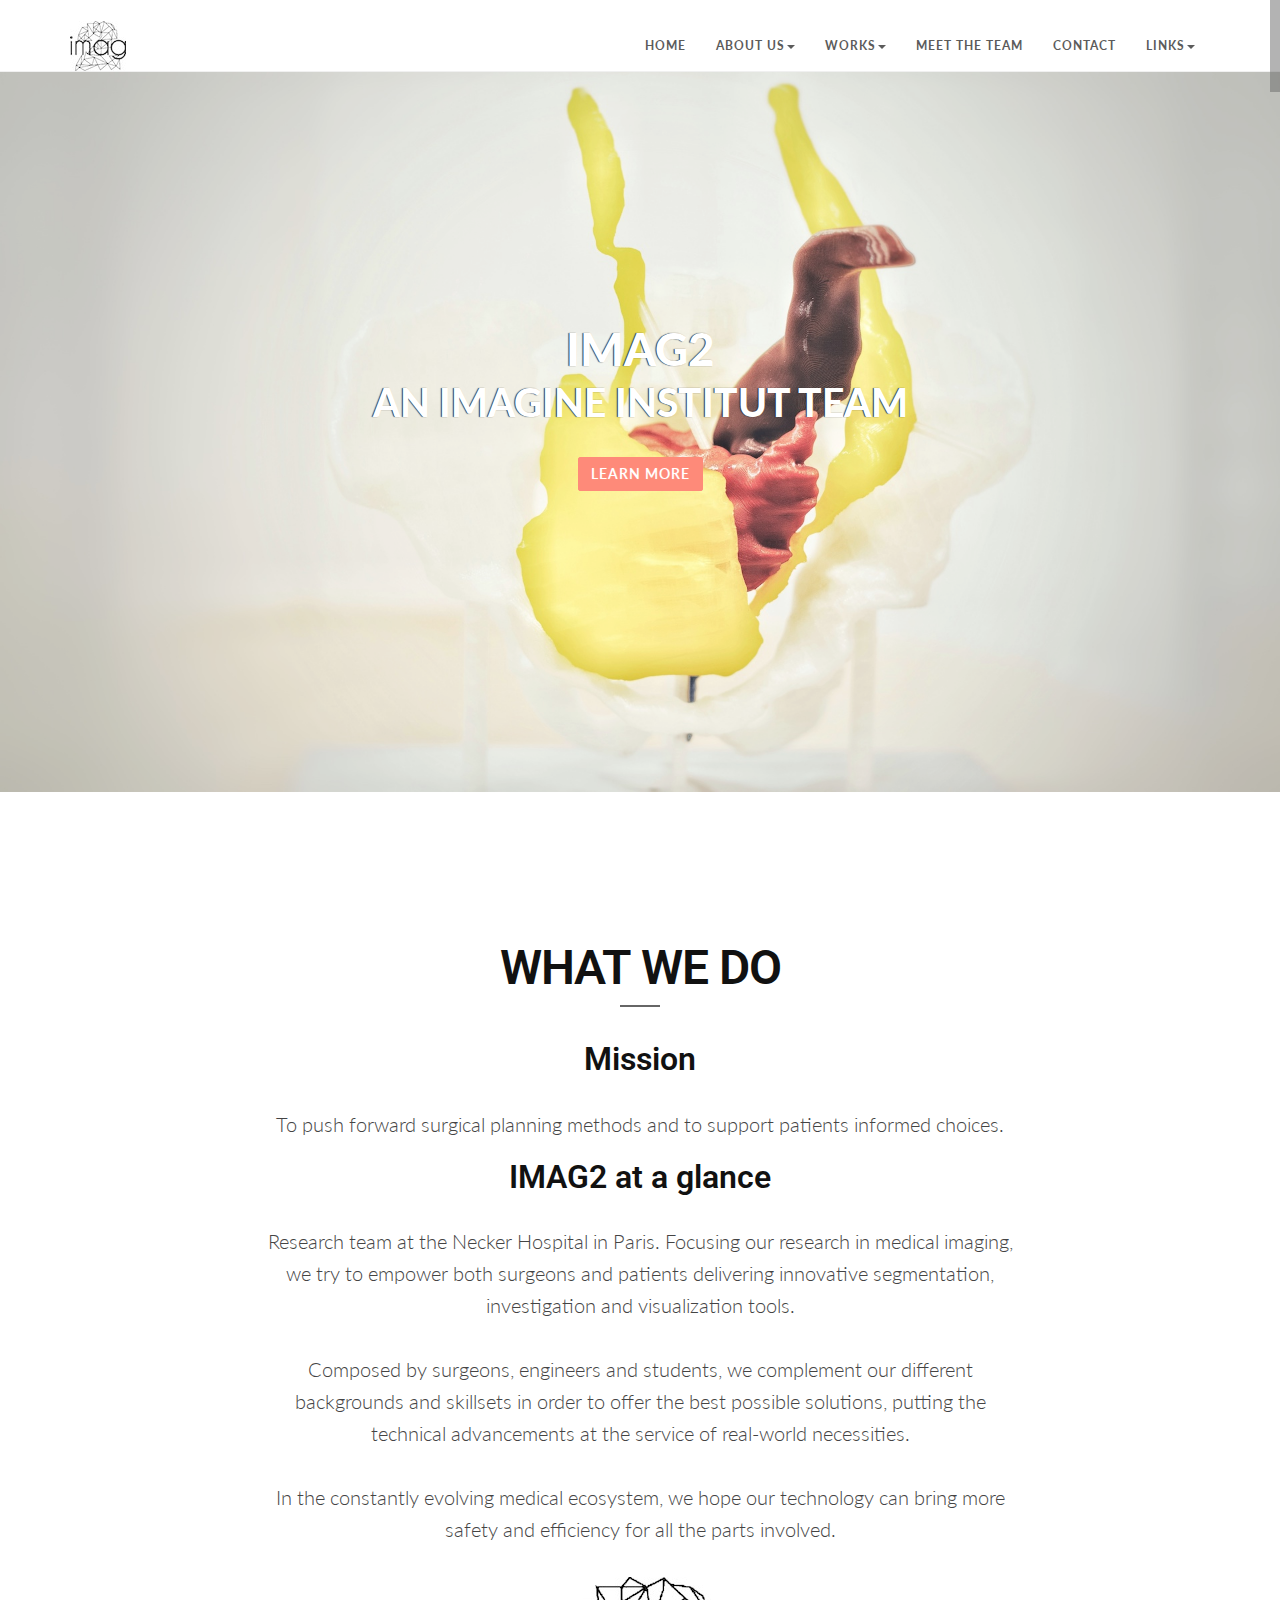
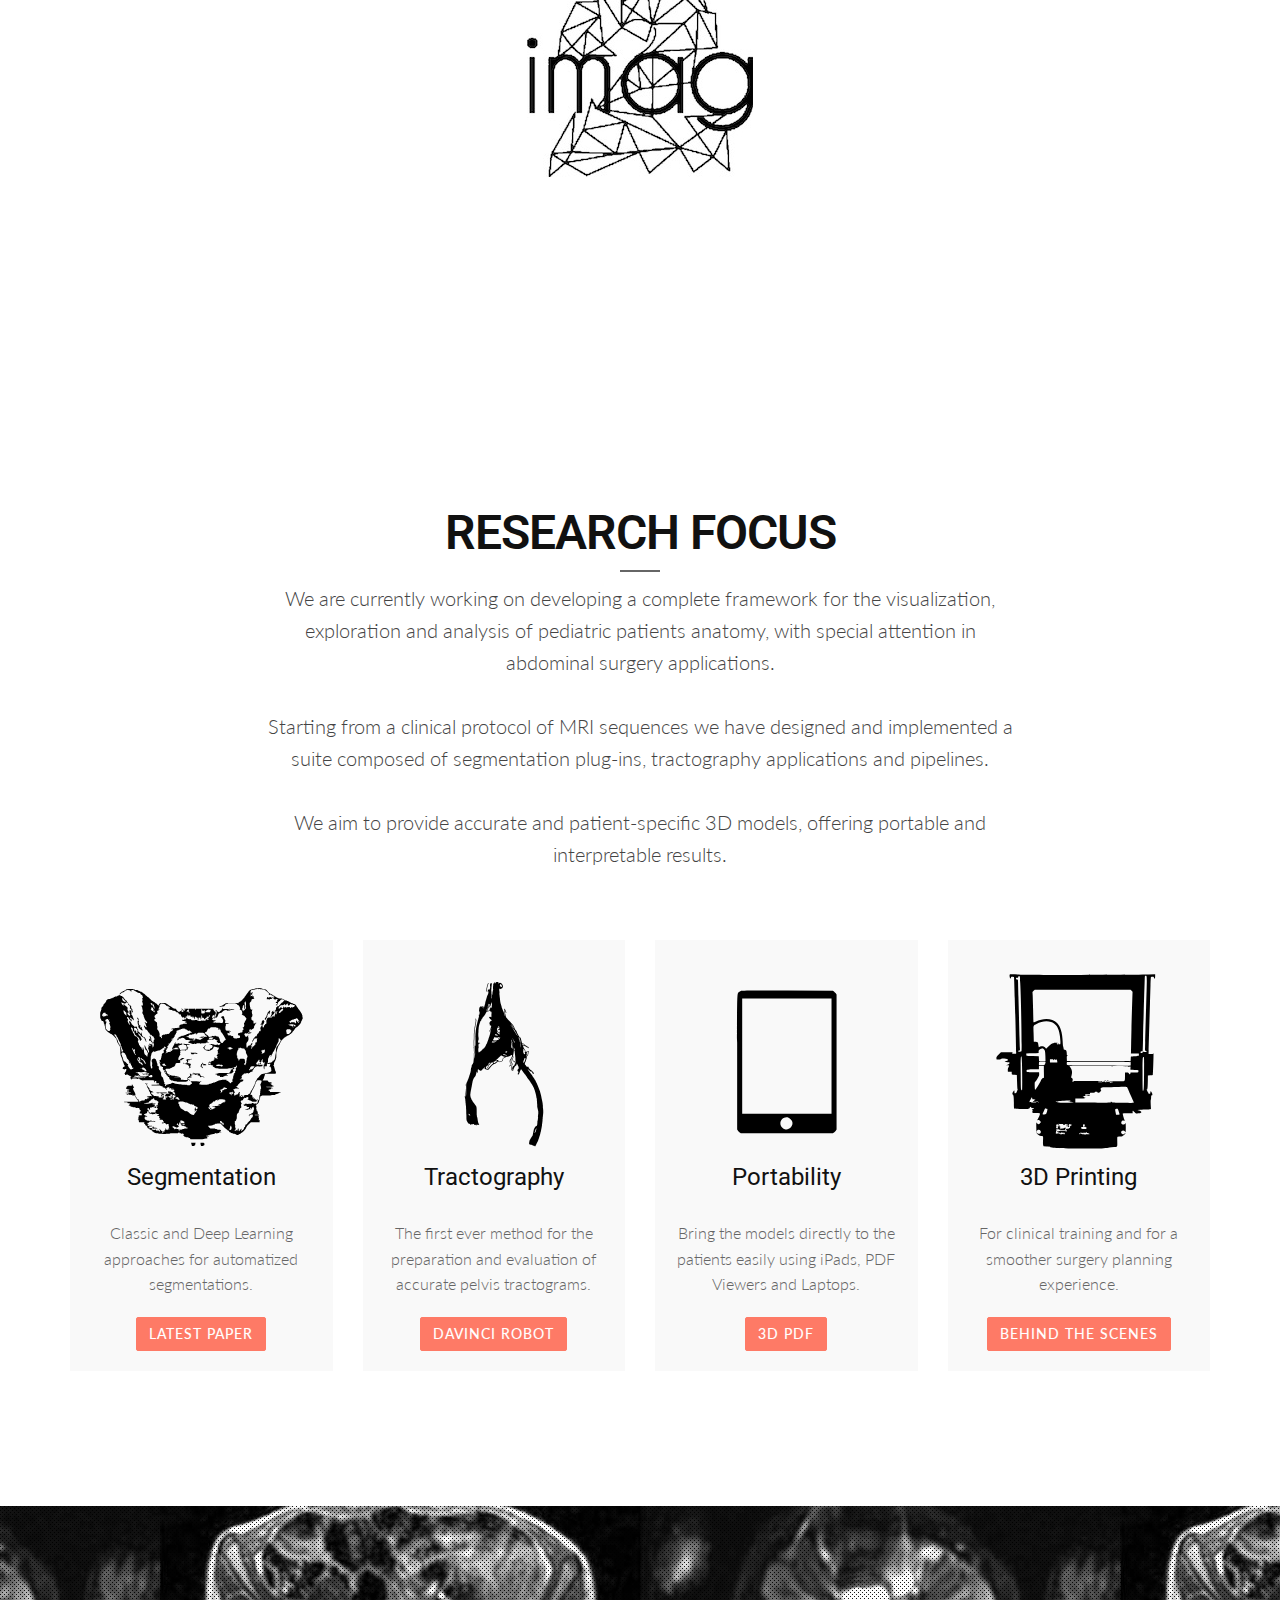
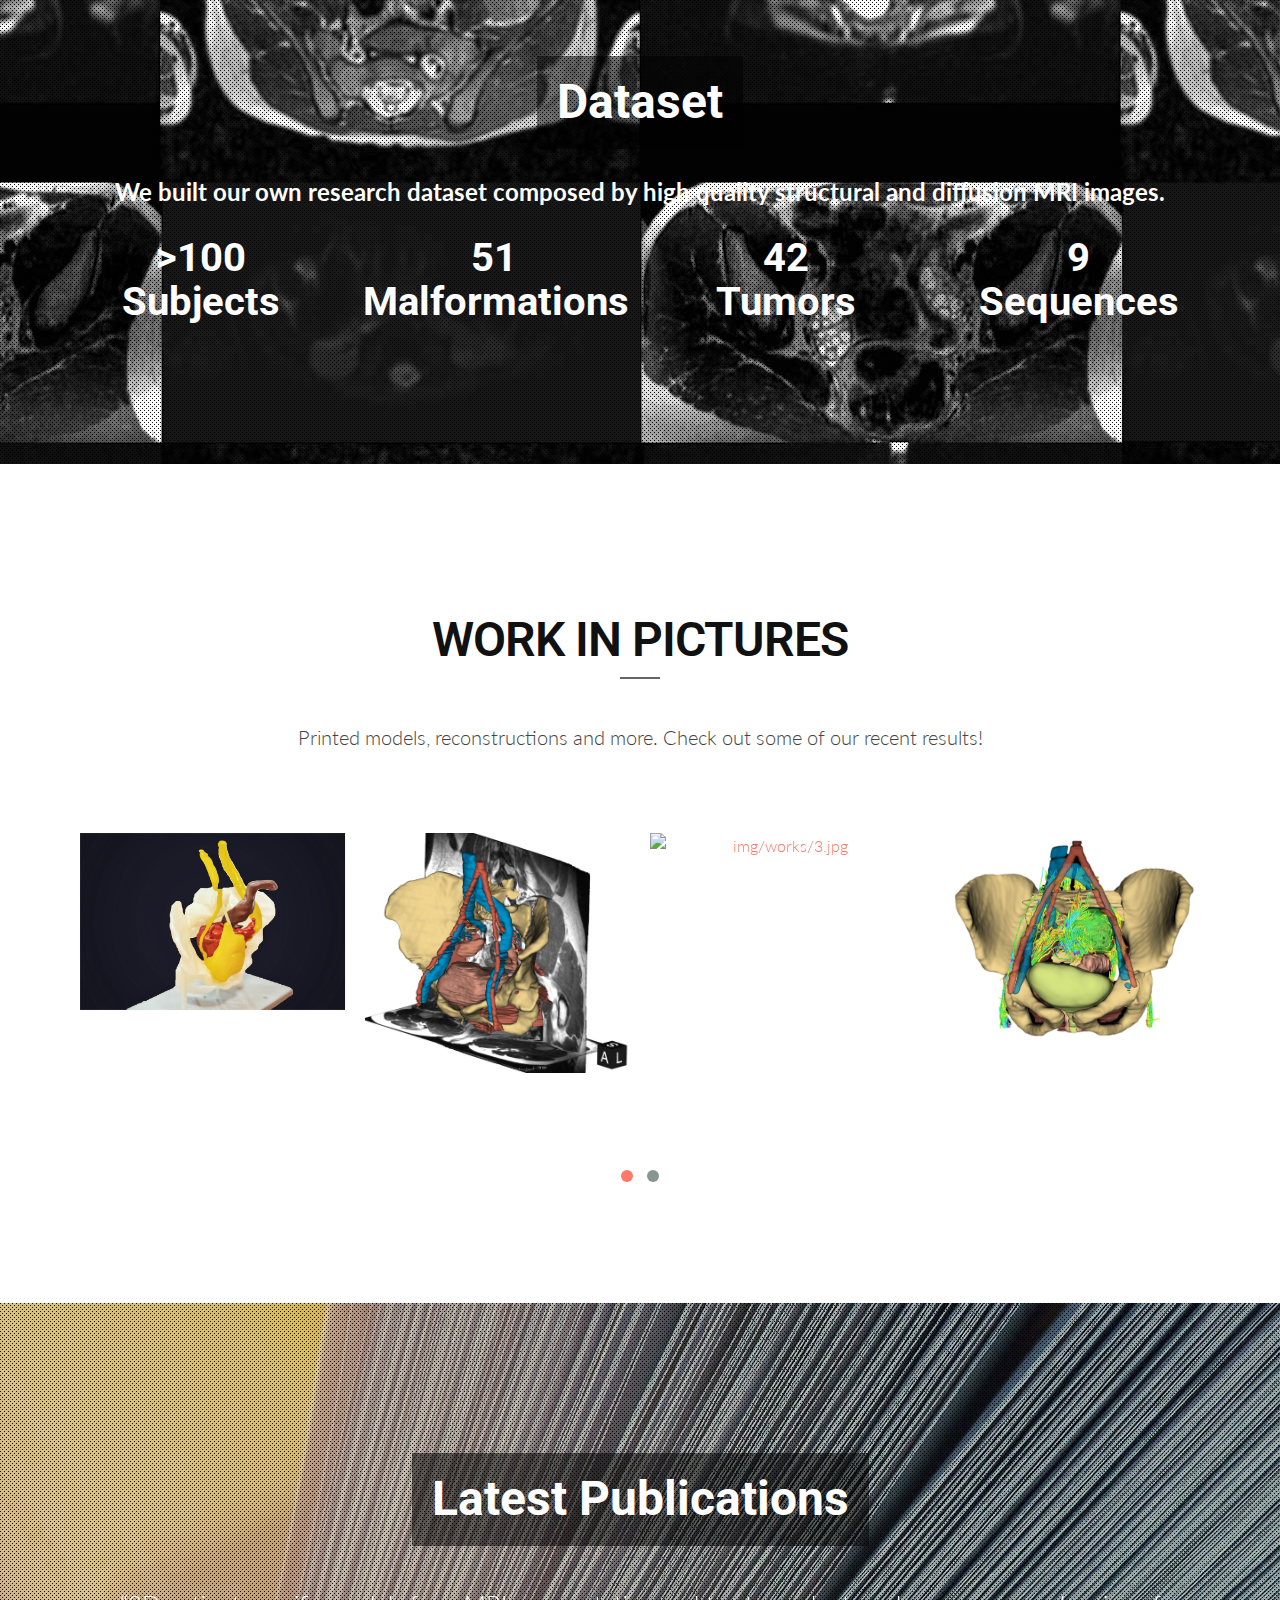
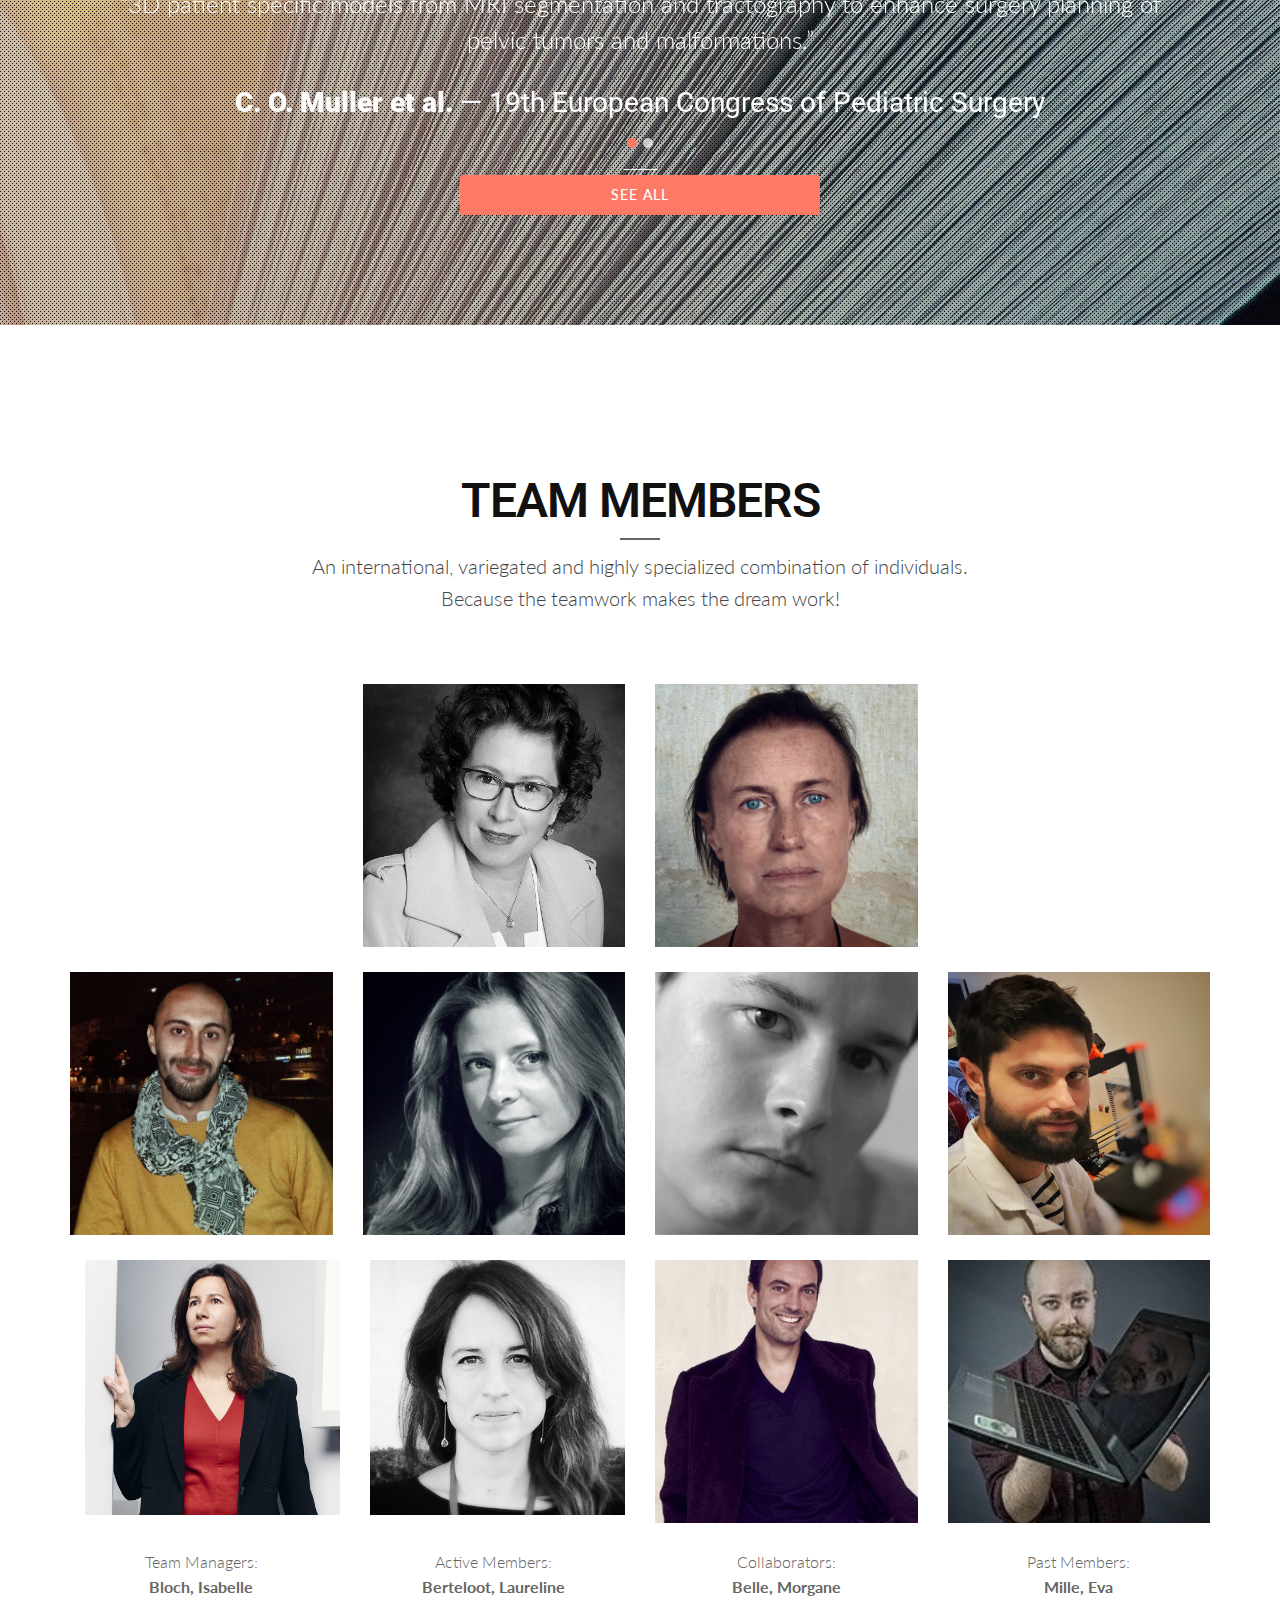
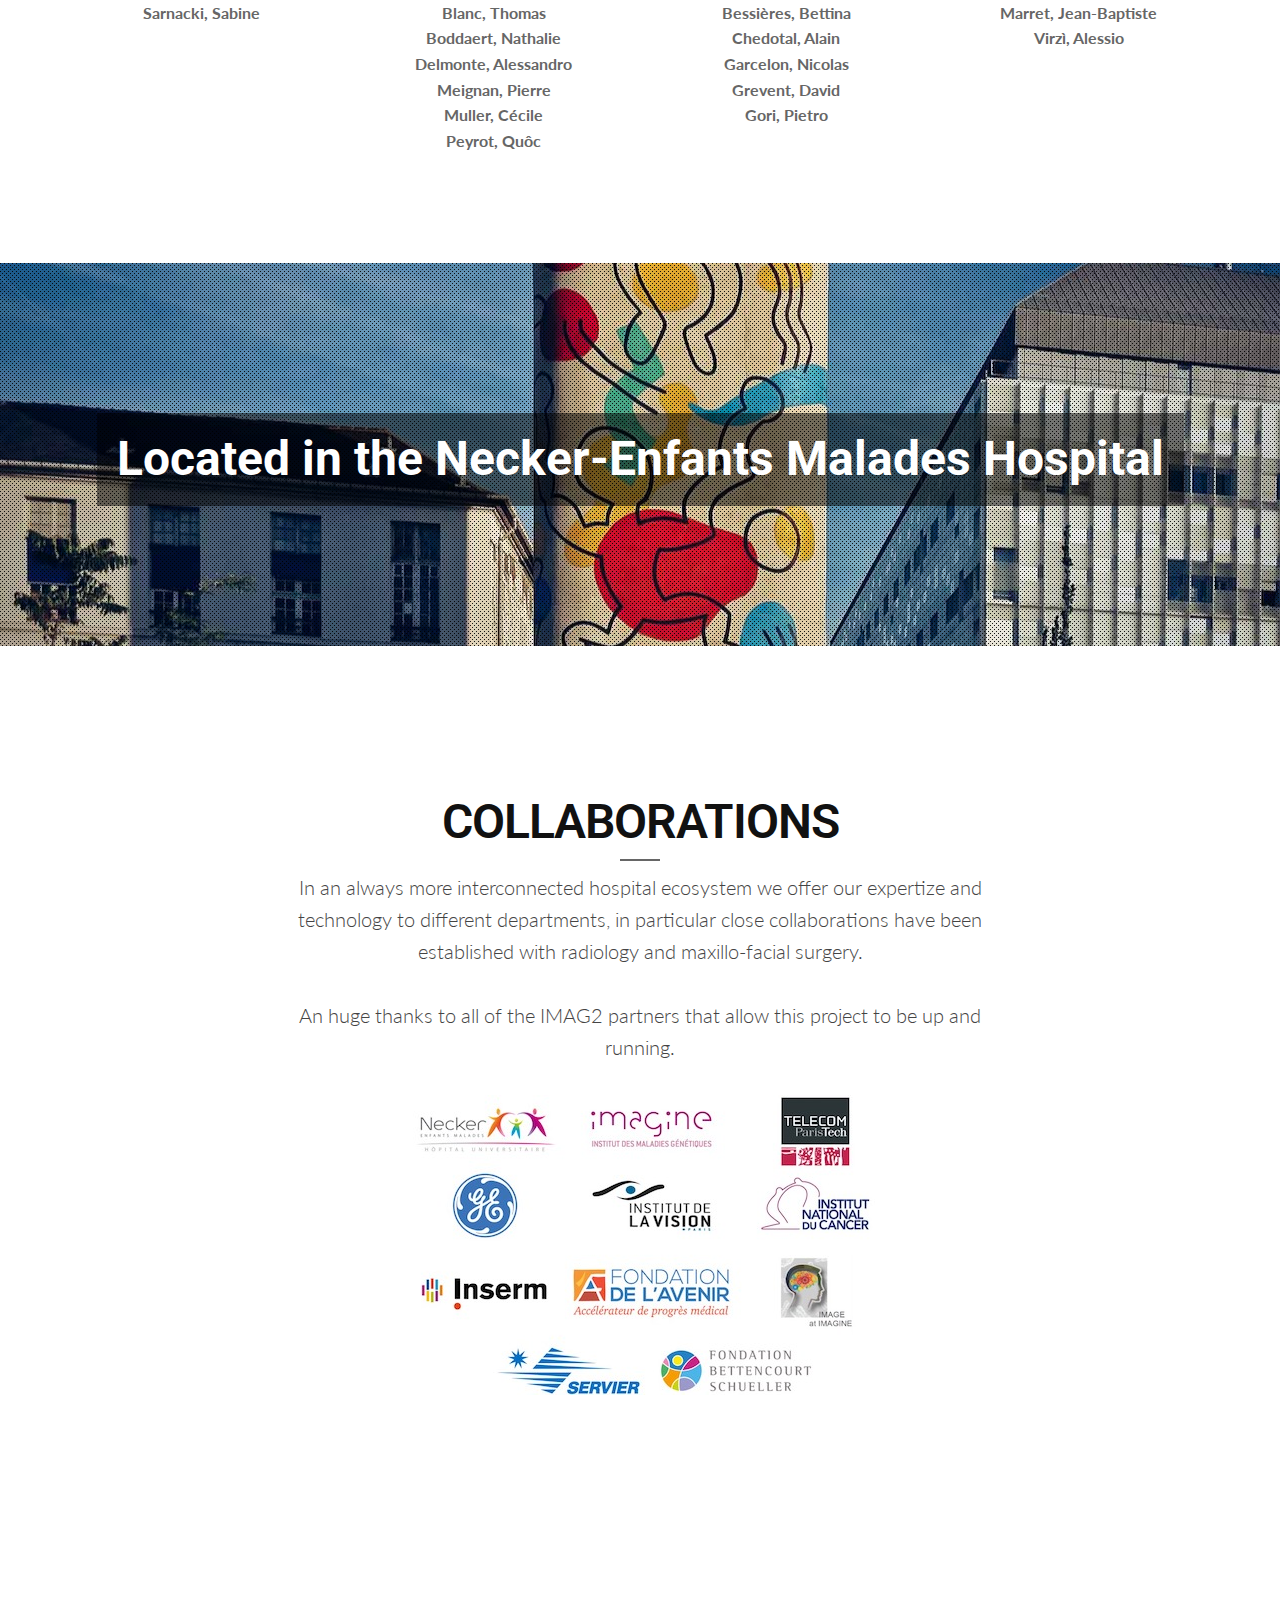
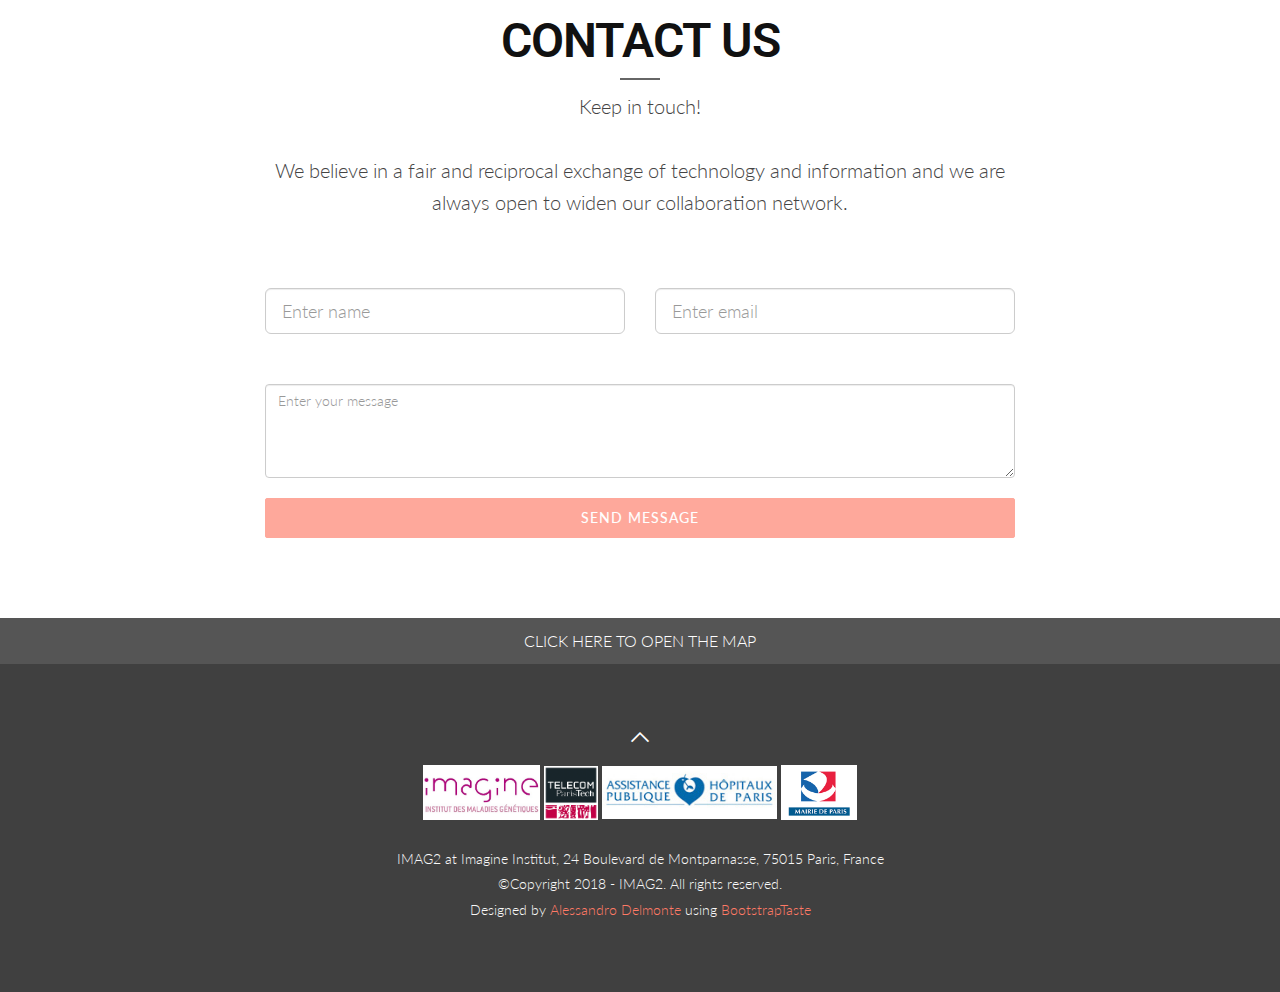
==== index.html @ f0dcfbc8 "updated logos" ====
<!DOCTYPE html>
<html lang="en">

<head>
    <meta charset="utf-8">
    <meta name="viewport" content="width=device-width, initial-scale=1.0">
    <meta name="description" content="">
    <meta name="author" content="">
    <title>IMAG2</title>
    <link href="css/bootstrap.min.css" rel="stylesheet" type="text/css">
    <link href="font-awesome/css/font-awesome.min.css" rel="stylesheet" type="text/css"/>
    <link href="css/nivo-lightbox.css" rel="stylesheet"/>
    <link href="css/nivo-lightbox-theme/default/default.css" rel="stylesheet" type="text/css"/>
    <link href="css/owl.carousel.css" rel="stylesheet" media="screen"/>
    <link href="css/owl.theme.css" rel="stylesheet" media="screen"/>
    <link href="css/flexslider.css" rel="stylesheet"/>
    <link href="css/slippry.css" rel="stylesheet">
    <link href="css/animate.css" rel="stylesheet"/>
    <link href="css/style.css" rel="stylesheet">
    <link href="color/default.css" rel="stylesheet">

    <link rel="apple-touch-icon" sizes="57x57" href="favicons/apple-icon-57x57.png">
    <link rel="apple-touch-icon" sizes="60x60" href="favicons/apple-icon-60x60.png">
    <link rel="apple-touch-icon" sizes="72x72" href="favicons/apple-icon-72x72.png">
    <link rel="apple-touch-icon" sizes="76x76" href="favicons/apple-icon-76x76.png">
    <link rel="apple-touch-icon" sizes="114x114" href="favicons/apple-icon-114x114.png">
    <link rel="apple-touch-icon" sizes="120x120" href="favicons/apple-icon-120x120.png">
    <link rel="apple-touch-icon" sizes="144x144" href="favicons/apple-icon-144x144.png">
    <link rel="apple-touch-icon" sizes="152x152" href="favicons/apple-icon-152x152.png">
    <link rel="apple-touch-icon" sizes="180x180" href="favicons/apple-icon-180x180.png">
    <link rel="icon" type="image/png" sizes="192x192" href="favicons/android-icon-192x192.png">
    <link rel="icon" type="image/png" sizes="32x32" href="favicons/favicon-32x32.png">
    <link rel="icon" type="image/png" sizes="96x96" href="favicons/favicon-96x96.png">
    <link rel="icon" type="image/png" sizes="16x16" href="favicons/favicon-16x16.png">
    <link rel="manifest" href="favicons/manifest.json">
    <meta name="msapplication-TileColor" content="#ffffff">
    <meta name="msapplication-TileImage" content="favicons/ms-icon-144x144.png">
    <meta name="theme-color" content="#ffffff">

</head>

<!--<body id="page-top" data-spy="scroll" data-target=".navbar-custom">-->
<body id="page-top" data-spy="scroll" data-target=".navbar-custom" style="min-width: 800px">

<div id="page-loader">
    <div class="loader">
        <div class="spinner">
            <div class="spinner-container con1">
                <div class="circle1"></div>
                <div class="circle2"></div>
                <div class="circle3"></div>
                <div class="circle4"></div>
            </div>
            <div class="spinner-container con2">
                <div class="circle1"></div>
                <div class="circle2"></div>
                <div class="circle3"></div>
                <div class="circle4"></div>
            </div>
            <div class="spinner-container con3">
                <div class="circle1"></div>
                <div class="circle2"></div>
                <div class="circle3"></div>
                <div class="circle4"></div>
            </div>
        </div>
    </div>
</div>

<div id="navigation">
    <nav class="navbar navbar-custom" role="navigation" style="min-width: 250px; max-height: 300px">
        <div class="container">
            <div class="row">
                <div class="col-md-2">
                    <div class="site-logo">
                        <a href="index.html"><img src="img/logo.jpg" alt=""/></a>
                    </div>
                </div>
                <div class="col-md-10">
                    <div class="navbar-header">
                        <button type="button" class="navbar-toggle" data-toggle="collapse" data-target="#menu">
                            <i class="fa fa-bars"></i>
                        </button>
                    </div>
                    <div class="collapse navbar-collapse" id="menu">
                        <ul class="nav navbar-nav navbar-right">
                            <li class="active"><a href="#intro">Home</a></li>
                            <li class="dropdown nav-toggle">
                                <a class="dropdown-toggle" data-toggle="dropdown">About Us<b
                                        class="caret"></b></a>
                                <ul class="dropdown-menu">
                                    <li><a class="active" href="#about">Mission</a>
                                    </li>
                                    <li><a class="active" href="#service">Research</a>
                                    </li>
                                </ul>
                            </li>
                            <li class="dropdown nav-toggle">
                                <a class="dropdown-toggle" data-toggle="dropdown">Works<b
                                        class="caret"></b></a>
                                <ul class="dropdown-menu">
                                    <li><a class="active" href="#parallax2">Database</a>
                                    </li>
                                    <li><a class="active" href="#pictures">Pictures</a>
                                    </li>
                                    <li><a class="external" href="publ.html">Publications</a>
                                    </li>
                                </ul>
                            </li>
                            <li class="active"><a href="#people">Meet the team</a></li>
                            <li class="active"><a href="#contact">Contact</a></li>
                            <li class="dropdown nav-toggle">
                                <a class="dropdown-toggle" data-toggle="dropdown">Links<b
                                        class="caret"></b></a>
                                <ul class="dropdown-menu">
                                    <li><a class="external" href="http://www.institutimagine.org/">Imagine Institut</a>
                                    </li>
                                    <li><a class="external"
                                           href="https://dsp.institutimagine.org/imag2/connexion.php?login=&script_appel=/imag2/index.php">Platform</a>
                                    </li>
                                </ul>
                            </li>
                        </ul>
                    </div>
                </div>
            </div>
        </div>
    </nav>
</div>

<div id="intro" class="home-slide text-light">

    <ul id="valera-slippry">
        <li style="transition-duration: 1200ms;">
            <div>
                <img src="img/slides/1.jpg"
                     alt="IMAG2 <br> <small> An Imagine Institut Team </small><br><a href='#about' class='btn btn-skin btn-slide'>Learn more</a>">
            </div>
        </li>
        <li style="transition-duration: 1200ms;">
            <div><img src="img/slides/2.jpg"
                      alt="Computational anatomy for image-guided surgery <br> <a href='#about' class='btn btn-skin btn-slide'>Learn more</a>">
            </div>
        </li>
        <li style="transition-duration: 1200ms;">
            <div><img src="img/slides/3.jpg"
                      alt="Pediatric tumoral and developmental diseases <br><a href='#about' class='btn btn-skin btn-slide'>Learn more</a>">
            </div>
        </li>
    </ul>


</div>

<section id="about" class="home-section color-dark bg-white">
    <div class="container marginbot-50">
        <div class="row">
            <div class="col-lg-8 col-lg-offset-2">
                <div class="section-heading text-center">
                    <h2 class="h-bold">What we do</h2>
                    <div class="divider-header"></div>
                    <br>
                    <h3 class="h-bold">Mission</h3>
                    <!-- <div class="divider-header"></div> -->
                    <p>To push forward surgical planning methods and to support patients informed choices.</p>
                    <h3 class="h-bold">IMAG2 at a glance</h3>
                    <!-- <div class="divider-header"></div> -->
                    <p>Research team at the Necker Hospital in Paris. Focusing our research in medical imaging, we try
                        to empower both surgeons and patients delivering innovative segmentation, investigation and
                        visualization tools.
                        <br><br>
                        Composed by surgeons, engineers and students, we complement our different backgrounds and
                        skillsets in order
                        to offer the best possible solutions, putting the technical advancements at the service of
                        real-world necessities.
                        <br><br>
                        In the constantly evolving medical ecosystem, we hope our technology can bring more safety and
                        efficiency for all the parts involved.
                        <br><br>
                        <img src="img/partners/imag2.jpg"/>
                </div>

            </div>
        </div>

    </div>
</section>

<section id="service" class="home-section color-dark bg-white">
    <div class="container marginbot-50">
        <div class="row">
            <div class="col-lg-8 col-lg-offset-2">

                <div class="section-heading text-center">
                    <h2 class="h-bold">Research Focus</h2>
                    <div class="divider-header"></div>
                    <p>We are currently working on developing a complete framework for the visualization, exploration
                        and analysis of pediatric patients anatomy, with special attention in abdominal surgery
                        applications.<br><br>
                        Starting from a clinical protocol of MRI sequences we have designed and implemented a suite
                        composed of segmentation plug-ins, tractography applications and
                        pipelines.<br><br>
                        We aim to provide accurate and patient-specific 3D models, offering portable and interpretable
                        results.
                    </p>
                </div>
            </div>
        </div>
    </div>
    <div class="text-center">
        <div class="container">
            <div class="row">
                <div class="col-xs-6 col-sm-6 col-md-3" style="min-width: 240px">
                    <div class="service-box">
                        <span aria-hidden="true" data-icon="&#xe900;" class="down-arrow"></span>
                        <div class="item"><img src="img/icon/icon1.svg"></div>
                        <div class="service-desc">
                            <h5>Segmentation</h5>
                            <p>
                                Classic and Deep Learning approaches for automatized segmentations.
                            </p>
                            <a href="https://www.researchgate.net/publication/312828098_A_new_method_based_on_template_registration_and_deformable_models_for_pelvic_bones_semi-automatic_segmentation_in_pediatric_MRI"
                               class="btn btn-skin">Latest Paper</a>
                        </div>
                    </div>
                    <br>
                </div>
                <div class="col-xs-6 col-sm-6 col-md-3" style="min-width: 240px">
                    <div class="service-box">
                        <span aria-hidden="true" data-icon="&#xe900;" class="down-arrow"></span>
                        <div class="item"><img src="img/icon/icon2.svg"></div>
                        <div class="service-desc">
                            <h5>Tractography</h5>
                            <p>
                                The first ever method for the preparation and evaluation of accurate pelvis
                                tractograms.
                            </p>
                            <a href="https://www.youtube.com/watch?v=P_zYrcemMW0" class="btn btn-skin">DaVinci Robot</a>
                        </div>
                    </div>
                    <br>
                </div>
                <div class="col-xs-6 col-sm-6 col-md-3" style="min-width: 240px">
                    <div class="service-box">
                        <span aria-hidden="true" data-icon="&#xe900;" class="down-arrow"></span>
                        <div class="item"><img src="img/icon/icon3.svg"></div>
                        <div class="service-desc">
                            <h5>Portability</h5>
                            <p>
                                Bring the models directly to the patients easily using iPads, PDF Viewers and
                                Laptops.
                            </p>
                            <a href="https://www.scribd.com/document/395274250/Interactive-Pelvis-3D-Model"
                               class="btn btn-skin">3D PDF</a>
                        </div>
                    </div>
                </div>
                <div class="col-xs-6 col-sm-6 col-md-3" style="min-width: 240px">
                    <div class="service-box">
                        <span aria-hidden="true" data-icon="&#xe900;" class="down-arrow"></span>
                        <div class="item"><img src="img/icon/icon4.svg"></div>
                        <div class="service-desc">
                            <h5>3D Printing</h5>
                            <p>
                                For clinical training and for a smoother surgery planning experience.
                            </p>
                            <a href="https://youtu.be/jATSrFAWcrc" class="btn btn-skin">Behind The Scenes</a>
                        </div>
                    </div>
                </div>
            </div>
        </div>
    </div>
</section>

<section id="parallax2" class="home-section parallax text-light" data-stellar-background-ratio="0.9">
    <div class="container">
        <div class="row appear stats">
            <div class="text-center">
                <h2 class="big-heading highlight-dark">Dataset</h2>
                <span class="text"><br>We built our own research dataset composed by high quality structural and diffusion MRI images.<br><br></span>
            </div>
        </div>
        <div class="row appear stats color-white txt-shadow">
            <div class="col-md-3">
                <h3 class="text-center" style="color: #fff;font-size:40px;"><b>>100<br>Subjects</b></h3>
            </div>
            <div class="col-md-3">
                <h3 class="text-center" style="color: #fff;font-size:40px;"><b>51<br>Malformations</b></h3>
            </div>
            <div class="col-md-3">
                <h3 class="text-center" style="color: #fff;font-size:40px;"><b>42<br>Tumors</b></h3>
            </div>
            <div class="col-md-3">
                <h3 class="text-center" style="color: #fff;font-size:40px;"><b>9<br>Sequences</b></h3>
            </div>
        </div>
    </div>
</section>

<section id="pictures" class="home-section color-dark text-center bg-white">
    <div class="container marginbot-50">
        <div class="row">
            <div class="col-lg-8 col-lg-offset-2">
                <div class="section-heading text-center">
                    <h2 class="h-bold">Work in pictures</h2>
                    <div class="divider-header"></div>
                    <p><br/>Printed models, reconstructions and more. Check out some of our recent results!</p>
                </div>
            </div>
        </div>

    </div>
    <div class="container">
        <div class="row">
            <div class="col-sm-12 col-md-12 col-lg-12">
                <div id="owl-works" class="owl-carousel">
                    <div class="item"><a href="img/works/1.jpg"
                                         title="3D printed models empower surgeons to better understand the underlying patient anatomy."
                                         data-lightbox-gallery="gallery1"
                                         data-lightbox-hidpi="img/works/1.jpg"><img src="img/works/1.jpg"
                                                                                    class="img-responsive"
                                                                                    alt="img/works/1.jpg"></a></div>
                    <div class="item"><a href="img/works/2.jpg"
                                         title="Starting from non-irradiating MRI scans, semi-automatic methods perform the recognition of complex pelvic structures."
                                         data-lightbox-gallery="gallery1"
                                         data-lightbox-hidpi="img/works/2.jpg"><img src="img/works/2.jpg"
                                                                                    class="img-responsive "
                                                                                    alt="img/works/2.jpg"></a></div>
                    <div class="item"><a href="img/works/3.jpg"
                                         title="Ano-Rectal Malformations are among the most frequent congenital anomalies encountered in
pediatric surgery. Picture: Cloacal malformation."
                                         data-lightbox-gallery="gallery1"
                                         data-lightbox-hidpi="img/works/3.jpg"><img src="img/works/3.jpg"
                                                                                    class="img-responsive "
                                                                                    alt="img/works/3.jpg"></a></div>
                    <div class="item"><a href="img/works/4.jpg" title="The anatomical segmentation are complemented by a precise representation of the
                    nervous system network. Picture: Presacral neurofibroma in 12 years old girl."
                                         data-lightbox-gallery="gallery1"
                                         data-lightbox-hidpi="img/works/4.jpg"><img src="img/works/4.jpg"
                                                                                    class="img-responsive "
                                                                                    alt="img/works/4.jpg"></a></div>
                    <div class="item"><a href="img/works/5.jpg"
                                         title="The portability workflow complete the experience giving the possibility to easily share the reconstructions with colleagues, patients and researchers."
                                         data-lightbox-gallery="gallery1"
                                         data-lightbox-hidpi="img/works/5.jpg"><img src="img/works/5.jpg"
                                                                                    class="img-responsive"
                                                                                    alt="img/works/5.jpg"></a></div>
                    <div class="item"><a href="img/works/6.jpg"
                                         title="The modeling algorithms try to exploit the surgeons experience offering readable interfaces and clear interactions. Picture: The Pelvis Query Language."
                                         data-lightbox-gallery="gallery1"
                                         data-lightbox-hidpi="img/works/6.jpg"><img src="img/works/6.jpg"
                                                                                    class="img-responsive "
                                                                                    alt="img/works/6.jpg"></a></div>
                    <div class="item"><a href="img/works/7.jpg"
                                         title="The IMAG2 framework is mainly written in Python. The software is documented and available on demand."
                                         data-lightbox-gallery="gallery1"
                                         data-lightbox-hidpi="img/works/7.jpg"><img src="img/works/7.jpg"
                                                                                    class="img-responsive "
                                                                                    alt="img/works/7.jpg"></a></div>
                    <div class="item"><a href="img/works/8.jpg"
                                         title="The IMAG2 platform for database management offers a secure and accessible place to store clinical data."
                                         data-lightbox-gallery="gallery1"
                                         data-lightbox-hidpi="img/works/8.jpg"><img src="img/works/8.jpg"
                                                                                    class="img-responsive "
                                                                                    alt="img/works/8.jpg"></a></div>
                </div>
            </div>
        </div>
    </div>
</section>

<section id="parallax3" class="home-section parallax text-light text-center" data-stellar-background-ratio="0.9">
    <div class="container">
        <div class="row">
            <div class="text-center">
                <h2 class="big-heading highlight-dark">Latest Publications</h2>
            </div>
            <div class="col-md-12">
                <div class="testimonialslide clearfix flexslider">
                    <ul class="slides">
                        <li>
                            <blockquote>
                                “3D patient specific models from MRI segmentation and tractography to enhance surgery
                                planning of pelvic
                                tumors and malformations.”
                            </blockquote>
                            <h4>C. O. Muller et al. <span>&#8213; 19th European Congress of Pediatric Surgery</span>
                            </h4>
                        </li>
                        <li>
                            <blockquote>
                                “Segmentation of pelvic vessels in pediatric MRI using a patch-based deep learning
                                approach.”
                            </blockquote>
                            <h4>A. Virzì et al. <span>&#8213; PIPPI MICCAI Workshop </span></h4>
                        </li>
                    </ul>
                </div>
            </div>
            <div class="text-center">
                _____<br>
            </div>
            <div class="col-sm-4 col-sm-offset-4">
                <a class="btn btn-skin btn-lg btn-block" href="publ.html">See all</a>
            </div>

        </div>
    </div>
</section>

<section id="people" class="home-section color-dark bg-white">
    <div class="container marginbot-50">
        <div class="row">
            <div class="col-lg-8 col-lg-offset-2">
                <div class="section-heading text-center">
                    <h2 class="h-bold">Team Members</h2>
                    <div class="divider-header"></div>
                    <p>An international, variegated and highly specialized combination of individuals.<br>Because the
                        teamwork makes the dream work!</p>
                </div>
            </div>
        </div>
    </div>
    <div class="text-center">
        <div class="container">

            <div class="row">
                <div class="col-xs-0 col-sm-0 col-md-3">
                </div>
                <div class="col-xs-6 col-sm-6 col-md-3">
                    <div class="team-wrapper-big">
                        <div class="team-wrapper-overlay">
                            <h5>Sabine Sarnacki</h5>
                            <p>Founder.<br>Team Director.</p>
                            <div class="social-icons">
                                <a href="mailto:sabine.sarnacki@nck.aphp.fr"
                                   target="_top">sabine.sarnacki@nck.aphp.fr</a>
                            </div>
                        </div>
                        <img src="img/team/sabine.jpg" alt="Sabine Sarnacki"/>
                    </div>
                </div>
                <div class="col-xs-6 col-sm-6 col-md-3">
                    <div class="team-wrapper-big">
                        <div class="team-wrapper-overlay">
                            <h5>Isabelle Bloch</h5>
                            <p>Founder.<br>Technical Director.</p>
                            <div class="social-icons">
                                <a href="mailto:isabelle.bloch@telecom-paristech.fr" target="_top">isabelle.bloch@enst.fr</a>
                            </div>
                        </div>
                        <img src="img/team/isabelle.jpg" alt="Isabelle Bloch"/>
                    </div>
                </div>
                <div class="col-xs-0 col-sm-0 col-md-3">
                </div>
            </div>
            <br>
            <div class="row">
                <div class="col-xs-6 col-sm-6 col-md-3">
                    <div class="team-wrapper-big">
                        <div class="team-wrapper-overlay">
                            <h5>Alessandro Delmonte</h5>
                            <p>Engineer.</p>
                            <div class="social-icons">
                                <a href="mailto:delmonte.ale92@gmail.com" target="_top">delmonte.ale92@gmail.com</a>
                            </div>
                        </div>
                        <img src="img/team/alessandro.jpg" alt="Alessandro Delmonte"/>
                    </div>
                    <br>
                </div>

                <div class="col-xs-6 col-sm-6 col-md-3">
                    <div class="team-wrapper-big">
                        <div class="team-wrapper-overlay">
                            <h5>Cécile Muller</h5>
                            <p>PhD student. Surgeon.</p>
                            <div class="social-icons">
                                <a href="mailto:cessolivia@gmail.com" target="_top">cessolivia@gmail.com</a>
                            </div>
                        </div>
                        <img src="img/team/cecile.jpg" alt="Cécile Muller"/>
                    </div>
                    <br>
                </div>
                <div class="col-xs-6 col-sm-6 col-md-3">
                    <div class="team-wrapper-big">
                        <div class="team-wrapper-overlay">
                            <h5>Quôc Peyrot</h5>
                            <p>Surgeon. Engineer.</p>
                            <div class="social-icons">
                                <a href="mailto:quoc.peyrot@institutimagine.org" target="_top">quoc.peyrot@institutimagine.org</a>
                            </div>
                        </div>
                        <img src="img/team/quoc.jpg" alt="Quôc Peyrot"/>
                    </div>
                    <br>
                </div>
                <div class="col-xs-6 col-sm-6 col-md-3">
                    <div class="team-wrapper-big">
                        <div class="team-wrapper-overlay">
                            <h5>Pierre Meignan</h5>
                            <p>Master student.</p>
                            <div class="social-icons">
                                <a href="mailto:pmeign@gmail.com" target="_top">pmeign@gmail.com</a>
                            </div>
                        </div>
                        <img src="img/team/pierre.jpg" alt="Pierre Meignan"/>
                    </div>
                    <br>
                </div>
            </div>


            <div class="col-xs-6 col-sm-6 col-md-3">
                <div class="team-wrapper-big">
                    <div class="team-wrapper-overlay">
                        <h5>Nathalie Boddaert</h5>
                        <p>Radiologist.</p>
                        <div class="social-icons">
                            <a href="mailto:nathalie.boddaert@aphp.fr" target="_top">nathalie.boddaert@aphp.fr</a>
                        </div>
                    </div>
                    <img src="img/team/nathalie.jpg" alt="Nathalie Boddaert"/>
                </div>
                <br>
            </div>
            <div class="col-xs-6 col-sm-6 col-md-3">
                <div class="team-wrapper-big">
                    <div class="team-wrapper-overlay">
                        <h5>Laureline Berteloot</h5>
                        <p>Radiologist.</p>
                        <div class="social-icons">
                            <a href="mailto:laureline.berteloot@aphp.fr"
                               target="_top">laureline.berteloot@aphp.fr</a>
                        </div>
                    </div>
                    <img src="img/team/laureline.jpg" alt="Laureline Berteloot"/>
                </div>
                <br>
            </div>
            <div class="row">
                <div class="col-xs-6 col-sm-6 col-md-3">
                    <div class="team-wrapper-big">
                        <div class="team-wrapper-overlay">
                            <h5>Thomas Blanc</h5>
                            <p>Surgeon.</p>
                            <div class="social-icons">
                                <a href="mailto:thomas.blanc@aphp.fr" target="_top">thomas.blanc@aphp.fr</a>
                            </div>
                        </div>
                        <img src="img/team/thomas.jpg" alt="Thomas Blanc"/>
                    </div>
                    <br>
                </div>
                <div class="col-xs-6 col-sm-6 col-md-3">
                    <div class="team-wrapper-big">
                        <div class="team-wrapper-overlay">
                            <h5>Alessio Virzì</h5>
                            <p>PhD student.</p>
                            <div class="social-icons">
                                <a href="mailto:alessio.virz@gmail.com" target="_top">alessio.virz@gmail.com</a>
                            </div>
                        </div>
                        <img src="img/team/alessio.jpg" alt="Alessio Virzì"/>
                    </div>
                    <br>
                </div>
            </div>


            <div class="row">
                <div class="col-xs-6 col-sm-3 col-md-3">
                    Team Managers:<br><b>Bloch, Isabelle</b><br><b>Sarnacki, Sabine</b>
                </div>
                <div class="col-xs-6 col-sm-3 col-md-3">
                    Active Members:<br><b>Berteloot, Laureline</b><br><b>Blanc, Thomas</b><br><b>Boddaert,
                    Nathalie</b><br><b>Delmonte,
                    Alessandro</b><br><b>Meignan, Pierre</b><br><b>Muller, Cécile</b><br><b>Peyrot, Quôc</b>
                </div>
                <div class="col-xs-6 col-sm-3 col-md-3">
                    Collaborators:<br><b>Belle, Morgane</b></b><br><b>Bessières, Bettina</b><br><b>Chedotal,
                    Alain</b><br><b>Garcelon, Nicolas</b><br><b>Grevent, David</b><br><b>Gori, Pietro</b>
                </div>
                <div class="col-xs-6 col-sm-3 col-md-3">
                    Past Members:<br><b>Mille, Eva</b><br><b>Marret, Jean-Baptiste</b><br><b>Virzì,
                    Alessio</b>
                </div>
            </div>
        </div>
    </div>
</section>

<section id="parallax1" class="home-section parallax text-light" data-stellar-background-ratio="0.4">
    <div class="container">
        <div class="row">
            <div class="col-md-12">
                <div class="text-center">
                    <h2 class="big-heading highlight-dark">Located in the Necker-Enfants Malades Hospital</h2>
                </div>
            </div>
        </div>
    </div>
</section>

<section id="collabs" class="home-section nopadd-bot color-dark bg-white text-center">
    <div class="container marginbot-50">
        <div class="row">
            <div class="col-lg-8 col-lg-offset-2">
                <div class="section-heading text-center">
                    <h2 class="h-bold">Collaborations</h2>
                    <div class="divider-header"></div>
                    <p>In an always more interconnected hospital ecosystem we offer our expertize and technology to
                        different departments, in particular close collaborations have been established with radiology
                        and
                        maxillo-facial surgery.<br><br>An huge thanks to all of the IMAG2 partners
                        that allow this project to be up and running.<br><br><img src="img/partners/partners.jpg"
                                                                                  alt="Partners"/></p>


                </div>
            </div>
        </div>
    </div>
</section>


<section id="contact" class="home-section nopadd-bot color-dark bg-white text-center">
    <div class="container marginbot-50">
        <div class="row">
            <div class="col-lg-8 col-lg-offset-2">
                <div class="section-heading text-center">
                    <h2 class="h-bold">Contact us</h2>
                    <div class="divider-header"></div>
                    <p>Keep in touch!<br><br>We believe in a fair and reciprocal exchange
                        of technology and information and we are
                        always open to widen our collaboration
                        network.</p>
                </div>
            </div>
        </div>
    </div>
    <div class="container">
        <div class="row row marginbot-80">
            <div class="col-md-8 col-md-offset-2">
                <form role="form" id="contactForm" data-toggle="validator" class="shake">
                    <div class="row marginbot-20">
                        <div class="form-group col-md-6">
                            <input type="text" class="hide-robot" id="honeypot" style="display: none;">
                            <input type="text" class="form-control input-lg" id="name" placeholder="Enter name" required
                                   data-error="Fill out this field">
                            <div class="help-block with-errors"></div>
                        </div>
                        <div class="form-group col-md-6">
                            <!--<label for="email" class="h4">Email</label>-->
                            <input type="email" class="form-control input-lg" id="email" placeholder="Enter email"
                                   required>
                            <div class="help-block with-errors"></div>
                        </div>
                    </div>
                    <div class="form-group">
                        <!--<label for="message" class="h4 ">Message</label>-->
                        <textarea id="message" class="form-control" rows="4" cols="25" placeholder="Enter your message"
                                  required></textarea>
                        <div class="help-block with-errors"></div>
                    </div>
                    <button type="submit" id="form-submit" class="btn btn-skin btn-lg btn-block ">Send
                        Message
                    </button>
                    <div id="msgSubmit" class="h4 text-center hidden"></div>
                    <div class="clearfix"></div>
                </form>
            </div>
        </div>

    </div>
</section>

<div id="map-btn1-div">
    <a id="map-btn1" class="gmap-btn close-map-button btn-show"
       href="https://www.google.com/maps/search/?api=1&query=imagine+institute+paris">
        Click here to open the map
    </a>
</div>
<a id="map-btn2" class="btn btn-skin btn-lg btn-noradius gmap-btn close-map-button btn-hide"
   href="https://www.google.com/maps/search/?api=1&query=imagine+institute+paris" title="Close google map"
   data-toggle="tooltip" data-placement="top">
    24 Boulevard de Montparnasse, 75015 Paris, France
</a>

<section id="map" class="close-map">
    <div id="google-map"></div>
</section>

<footer>
    <div class="container">
        <div class="text-center">
            <a href="#intro" class="totop"><i class="pe-7s-angle-up pe-3x"></i></a>
            <div class="row">
                <img src="img/logos/imagine.jpg" style="width:10%">
                <img src="img/logos/paristech.jpg" style="width:4.6%">
                <img src="img/logos/aphp.jpg" style="width:15%">
                <img src="img/logos/paris.jpg" style="width:6.5%">
            </div>
            <p><br>IMAG2 at Imagine Institut, 24 Boulevard de Montparnasse, 75015 Paris, France<br/>
                &copy;Copyright 2018 - IMAG2. All rights reserved.<br/>Designed by <a
                        href="mailto:delmonte.ale92@gmail.com" target="_top"> Alessandro Delmonte</a> using <a
                        href="http://bootstraptaste.com">BootstrapTaste</a></p>
        </div>
    </div>
</footer>

<script src="js/jquery.min.js"></script>
<script src="js/bootstrap.min.js"></script>
<!--<script src="http://maps.google.com/maps/api/js"></script>-->
<script src="https://maps.googleapis.com/maps/api/js?key=AIzaSyDgKbQNrpNozohiROTFgY6pmXup0SSuEak"></script>
<script src="js/jquery.sticky.js"></script>
<script src="js/slippry.min.js"></script>
<script src="js/jquery.flexslider-min.js"></script>
<script src="js/morphext.min.js"></script>
<script src="js/gmap.js"></script>
<script src="js/jquery.mb.YTPlayer.js"></script>
<script src="js/jquery.easing.min.js"></script>
<script src="js/jquery.scrollTo.js"></script>
<script src="js/jquery.appear.js"></script>
<script src="js/stellar.js"></script>
<script src="js/wow.min.js"></script>
<script src="js/owl.carousel.min.js"></script>
<script src="js/nivo-lightbox.min.js"></script>
<script src="js/jquery.nicescroll.min.js"></script>
<script src="js/custom.js"></script>
<script type="text/javascript" src="js/validator.min.js"></script>
<script type="text/javascript" src="js/form-scripts.js"></script>

</body>

</html>
---- css/nivo-lightbox-theme/default/default.css ----
/*
 * Nivo Lightbox Default Theme v1.0
 * http://dev7studios.com/nivo-lightbox
 *
 * Copyright 2013, Dev7studios
 * Free to use and abuse under the MIT license.
 * http://www.opensource.org/licenses/mit-license.php
 */

.nivo-lightbox-theme-default.nivo-lightbox-overlay {
    background: #666;
    background: rgba(0, 0, 0, 0.6);
}

.nivo-lightbox-theme-default .nivo-lightbox-content.nivo-lightbox-loading {
    background: url(loading.gif) no-repeat 50% 50%;
}

.nivo-lightbox-theme-default .nivo-lightbox-nav {
    top: 10%;
    width: 8%;
    height: 80%;
    text-indent: -9999px;
    background: no-repeat 50% 50%;
    opacity: 0.5;
}

.nivo-lightbox-theme-default .nivo-lightbox-nav:hover {
    opacity: 1;
    background-color: rgba(0, 0, 0, 0.5);
}

.nivo-lightbox-theme-default .nivo-lightbox-prev {
    background-image: url(prev.png);
    border-radius: 0 3px 3px 0;
}

.nivo-lightbox-theme-default .nivo-lightbox-next {
    background-image: url(next.png);
    border-radius: 3px 0 0 3px;
}

.nivo-lightbox-theme-default .nivo-lightbox-close {
    display: block;
    background: url(close.png) no-repeat 5px 5px;
    width: 16px;
    height: 16px;
    text-indent: -9999px;
    padding: 5px;
    opacity: 0.5;
}

.nivo-lightbox-theme-default .nivo-lightbox-close:hover {
    opacity: 1;
}

.nivo-lightbox-theme-default .nivo-lightbox-title-wrap {
    bottom: -7%;
}

.nivo-lightbox-theme-default .nivo-lightbox-title {
    font: 14px/20px 'Helvetica Neue', Helvetica, Arial, sans-serif;
    font-style: normal;
    font-weight: normal;
    background: #000;
    color: #fff;
    padding: 7px 15px;
    border-radius: 30px;
}

.nivo-lightbox-theme-default .nivo-lightbox-image img {
    background: #fff;
    -webkit-box-shadow: 0 1px 1px rgba(0, 0, 0, 0.4);
    -moz-box-shadow: 0 1px 1px rgba(0, 0, 0, 0.4);
    box-shadow: 0 1px 1px rgba(0, 0, 0, 0.4);
}

.nivo-lightbox-theme-default .nivo-lightbox-ajax,
.nivo-lightbox-theme-default .nivo-lightbox-inline {
    background: #fff;
    padding: 40px;
    -webkit-box-shadow: 0 1px 1px rgba(0, 0, 0, 0.4);
    -moz-box-shadow: 0 1px 1px rgba(0, 0, 0, 0.4);
    box-shadow: 0 1px 1px rgba(0, 0, 0, 0.4);
}

@media (-webkit-min-device-pixel-ratio: 1.3),
(-o-min-device-pixel-ratio: 2.6/2),
(min--moz-device-pixel-ratio: 1.3),
(min-device-pixel-ratio: 1.3),
(min-resolution: 1.3dppx) {

    .nivo-lightbox-theme-default .nivo-lightbox-content.nivo-lightbox-loading {
        background-image: url(loading@2x.gif);
        background-size: 32px 32px;
    }

    .nivo-lightbox-theme-default .nivo-lightbox-prev {
        background-image: url(prev@2x.png);
        background-size: 48px 48px;
    }

    .nivo-lightbox-theme-default .nivo-lightbox-next {
        background-image: url(next@2x.png);
        background-size: 48px 48px;
    }

    .nivo-lightbox-theme-default .nivo-lightbox-close {
        background-image: url(close@2x.png);
        background-size: 16px 16px;
    }

}
---- css/slippry.css ----
/**
 * slippry v1.2.1 - Simple responsive content slider
 * http://slippry.com
 *
 * Author(s): Lukas Jakob Hafner - @saftsaak
 *            Thomas Hurd - @SeenNotHurd
 *
 * Copyright 2013, booncon oy - http://booncon.com
 *
 * Thanks @ http://bxslider.com for the inspiration!
 *
 * Released under the MIT license - http://opensource.org/licenses/MIT
 */
/* -------------------------- MIXINS ---------------------------------- */
/* -------------------------- END MIXINS ---------------------------------- */
/* kenBurns animations, very basic */
@-webkit-keyframes left-right {
    0% {
        -webkit-transform: translateY(-20%) translateX(-10%);
        -moz-transform: translateY(-20%) translateX(-10%);
        -ms-transform: translateY(-20%) translateX(-10%);
        -o-transform: translateY(-20%) translateX(-10%);
        transform: translateY(-20%) translateX(-10%);
    }

    100% {
        -webkit-transform: translateY(0%) translateX(10%);
        -moz-transform: translateY(0%) translateX(10%);
        -ms-transform: translateY(0%) translateX(10%);
        -o-transform: translateY(0%) translateX(10%);
        transform: translateY(0%) translateX(10%);
    }
}

@-moz-keyframes left-right {
    0% {
        -webkit-transform: translateY(-20%) translateX(-10%);
        -moz-transform: translateY(-20%) translateX(-10%);
        -ms-transform: translateY(-20%) translateX(-10%);
        -o-transform: translateY(-20%) translateX(-10%);
        transform: translateY(-20%) translateX(-10%);
    }

    100% {
        -webkit-transform: translateY(0%) translateX(10%);
        -moz-transform: translateY(0%) translateX(10%);
        -ms-transform: translateY(0%) translateX(10%);
        -o-transform: translateY(0%) translateX(10%);
        transform: translateY(0%) translateX(10%);
    }
}

@-ms-keyframes left-right {
    0% {
        -webkit-transform: translateY(-20%) translateX(-10%);
        -moz-transform: translateY(-20%) translateX(-10%);
        -ms-transform: translateY(-20%) translateX(-10%);
        -o-transform: translateY(-20%) translateX(-10%);
        transform: translateY(-20%) translateX(-10%);
    }

    100% {
        -webkit-transform: translateY(0%) translateX(10%);
        -moz-transform: translateY(0%) translateX(10%);
        -ms-transform: translateY(0%) translateX(10%);
        -o-transform: translateY(0%) translateX(10%);
        transform: translateY(0%) translateX(10%);
    }
}

@keyframes left-right {
    0% {
        -webkit-transform: translateY(-20%) translateX(-10%);
        -moz-transform: translateY(-20%) translateX(-10%);
        -ms-transform: translateY(-20%) translateX(-10%);
        -o-transform: translateY(-20%) translateX(-10%);
        transform: translateY(-20%) translateX(-10%);
    }

    100% {
        -webkit-transform: translateY(0%) translateX(10%);
        -moz-transform: translateY(0%) translateX(10%);
        -ms-transform: translateY(0%) translateX(10%);
        -o-transform: translateY(0%) translateX(10%);
        transform: translateY(0%) translateX(10%);
    }
}

@-webkit-keyframes right-left {
    0% {
        -webkit-transform: translateY(0%) translateX(10%);
        -moz-transform: translateY(0%) translateX(10%);
        -ms-transform: translateY(0%) translateX(10%);
        -o-transform: translateY(0%) translateX(10%);
        transform: translateY(0%) translateX(10%);
    }

    100% {
        -webkit-transform: translateY(-20%) translateX(-10%);
        -moz-transform: translateY(-20%) translateX(-10%);
        -ms-transform: translateY(-20%) translateX(-10%);
        -o-transform: translateY(-20%) translateX(-10%);
        transform: translateY(-20%) translateX(-10%);
    }
}

@-moz-keyframes right-left {
    0% {
        -webkit-transform: translateY(0%) translateX(10%);
        -moz-transform: translateY(0%) translateX(10%);
        -ms-transform: translateY(0%) translateX(10%);
        -o-transform: translateY(0%) translateX(10%);
        transform: translateY(0%) translateX(10%);
    }

    100% {
        -webkit-transform: translateY(-20%) translateX(-10%);
        -moz-transform: translateY(-20%) translateX(-10%);
        -ms-transform: translateY(-20%) translateX(-10%);
        -o-transform: translateY(-20%) translateX(-10%);
        transform: translateY(-20%) translateX(-10%);
    }
}

@-ms-keyframes right-left {
    0% {
        -webkit-transform: translateY(0%) translateX(10%);
        -moz-transform: translateY(0%) translateX(10%);
        -ms-transform: translateY(0%) translateX(10%);
        -o-transform: translateY(0%) translateX(10%);
        transform: translateY(0%) translateX(10%);
    }

    100% {
        -webkit-transform: translateY(-20%) translateX(-10%);
        -moz-transform: translateY(-20%) translateX(-10%);
        -ms-transform: translateY(-20%) translateX(-10%);
        -o-transform: translateY(-20%) translateX(-10%);
        transform: translateY(-20%) translateX(-10%);
    }
}

@keyframes right-left {
    0% {
        -webkit-transform: translateY(0%) translateX(10%);
        -moz-transform: translateY(0%) translateX(10%);
        -ms-transform: translateY(0%) translateX(10%);
        -o-transform: translateY(0%) translateX(10%);
        transform: translateY(0%) translateX(10%);
    }

    100% {
        -webkit-transform: translateY(-20%) translateX(-10%);
        -moz-transform: translateY(-20%) translateX(-10%);
        -ms-transform: translateY(-20%) translateX(-10%);
        -o-transform: translateY(-20%) translateX(-10%);
        transform: translateY(-20%) translateX(-10%);
    }
}

/* added to the original element calling slippry */
.sy-box.sy-loading {
    background: url(../img/sy-loader.gif) 50% 50% no-repeat;
    -webkit-background-size: 32px;
    -moz-background-size: 32px;
    -o-background-size: 32px;
    background-size: 32px;
    min-height: 40px;
}

.sy-box.sy-loading .sy-slides-wrap, .sy-box.sy-loading .sy-pager {
    visibility: hidden;
}

/* element that wraps the slides */
.sy-slides-wrap {
    position: relative;
    height: 100%;
    width: 100%;
}

.sy-slides-wrap:hover .sy-controls {
    display: block;
}

/* element that crops the visible area to the slides */
.sy-slides-crop {
    height: 100%;
    width: 100%;
    position: absolute;
    overflow: hidden;
}

/* list containing the slides */
.sy-list {
    width: 100%;
    height: 100%;
    list-style: none;
    margin: 0;
    padding: 0;
    position: absolute;
}

.sy-list.horizontal {
    -webkit-transition: left ease;
    -moz-transition: left ease;
    -o-transition: left ease;
    transition: left ease;
}

.sy-list.vertical {
    -webkit-transition: top ease;
    -moz-transition: top ease;
    -o-transition: top ease;
    transition: top ease;
}

/* single slide */
.sy-slide {
    position: absolute;
    width: 100%;
    z-index: 2;
}

.sy-slide.kenburns {
    width: 140%;
    left: -20%;
}

.sy-slide.kenburns.useCSS {
    -webkit-transition-property: opacity;
    -moz-transition-property: opacity;
    -o-transition-property: opacity;
    transition-property: opacity;
}

.sy-slide.kenburns.useCSS.sy-ken:nth-child(1n) {
    -webkit-animation-name: left-right;
    -webkit-animation-fill-mode: forwards;
    -moz-animation-name: left-right;
    -moz-animation-fill-mode: forwards;
    -o-animation-name: left-right;
    -o-animation-fill-mode: forwards;
    animation-name: left-right;
    animation-fill-mode: forwards;
}

.sy-slide.kenburns.useCSS.sy-ken:nth-child(2n) {
    -webkit-animation-name: right-left;
    -webkit-animation-fill-mode: forwards;
    -moz-animation-name: right-left;
    -moz-animation-fill-mode: forwards;
    -o-animation-name: right-left;
    -o-animation-fill-mode: forwards;
    animation-name: right-left;
    animation-fill-mode: forwards;
}

.sy-slide.sy-active {
    z-index: 3;
}

.sy-slide > div {
    margin: 0;
    padding: 0;
    display: block;
    width: 100%;
}

.sy-slide > div > img {
    margin: 0;
    padding: 0;
    display: block;
    width: 100%;
    border: 0;
}

/* next/ prev buttons, with arrows and clickable area a lot larger than the visible buttons */
.sy-controls {
    display: none;
    list-style: none;
    height: 100%;
    width: 100%;
    position: absolute;
    padding: 0;
    margin: 0;
}

.sy-controls li {
    position: absolute;
    width: 10%;
    min-width: 4.2em;
    height: 100%;
    z-index: 33;
}

.sy-controls li.sy-prev {
    left: 0;
    top: 0;
}

.sy-controls li.sy-prev a:after {
    background-position: -5% 0;
}

.sy-controls li.sy-next {
    right: 0;
    top: 0;
}

.sy-controls li.sy-next a:after {
    background-position: 105% 0;
}

.sy-controls li a {
    position: relative;
    width: 100%;
    height: 100%;
    display: block;
    text-indent: -9999px;
}

.sy-controls li a:link, .sy-controls li a:visited {
    opacity: 0.4;
}

.sy-controls li a:hover, .sy-controls li a:focus {
    opacity: 0.8;
    outline: none;
}

.sy-controls li a:after {
    content: "";
    background-image: url(../img/arrows.svg);
    background-repeat: no-repeat;
    -webkit-background-size: cover;
    -moz-background-size: cover;
    -o-background-size: cover;
    background-size: cover;
    text-align: center;
    text-indent: 0;
    line-height: 2.8em;
    color: #111;
    font-weight: 800;
    position: absolute;
    background-color: #fff;
    width: 2.8em;
    height: 2.8em;
    left: 50%;
    top: 50%;
    margin-top: -1.4em;
    margin-left: -1.4em;
    -webkit-border-radius: 50%;
    -moz-border-radius: 50%;
    -ms-border-radius: 50%;
    -o-border-radius: 50%;
    border-radius: 50%;
}

@media only screen and (max-device-width: 600px) {
    .sy-controls {
        display: block;
    }

    .sy-controls li {
        min-width: 2.1em;
    }

    .sy-controls li a:after {
        width: 1.4em;
        height: 1.4em;
        margin-top: -0.7em;
        margin-left: -0.7em;
    }
}

/* captions, styled fo the overlay variant */
.sy-caption-wrap {
    position: absolute;
    bottom: 2em;
    z-index: 12;
    left: 50%;
}

.sy-caption-wrap .sy-caption {
    position: relative;
    left: -50%;
    background-color: rgba(0, 0, 0, 0.54);
    color: #fff;
    padding: 0.4em 1em;
    -webkit-border-radius: 1.2em;
    -moz-border-radius: 1.2em;
    -ms-border-radius: 1.2em;
    -o-border-radius: 1.2em;
    border-radius: 1.2em;
}

.sy-caption-wrap .sy-caption a:link, .sy-caption-wrap .sy-caption a:visited {
    font-weight: 600;
    text-decoration: none;
}

.sy-caption-wrap .sy-caption a:hover, .sy-caption-wrap .sy-caption a:focus {
    text-decoration: none;
}

@media only screen and (max-device-width: 600px), screen and (max-width: 600px) {
    .sy-caption-wrap {
        left: 0;
        bottom: 0.4em;
    }

    .sy-caption-wrap .sy-caption {
        left: 0;
        padding: 0.2em 0.4em;
        font-size: 0.92em;
        -webkit-border-radius: 0;
        -moz-border-radius: 0;
        -ms-border-radius: 0;
        -o-border-radius: 0;
        border-radius: 0;
    }
}

/* pager bubbles */
.sy-pager {
    overflow: hidden;
    *zoom: 1;
    display: block;
    width: 100%;
    margin: 1em 0 0;
    padding: 0;
    list-style: none;
    text-align: center;
}

.sy-pager li {
    display: inline-block;
    width: 1.2em;
    height: 1.2em;
    margin: 0 1em 0 0;
    -webkit-border-radius: 50%;
    -moz-border-radius: 50%;
    -ms-border-radius: 50%;
    -o-border-radius: 50%;
    border-radius: 50%;
}

.sy-pager li.sy-active a {
    background-color: #e24b70;
}

.sy-pager li a {
    width: 100%;
    height: 100%;
    display: block;
    background-color: #cccccc;
    text-indent: -9999px;
    -webkit-background-size: 2em;
    -moz-background-size: 2em;
    -o-background-size: 2em;
    background-size: 2em;
    -webkit-border-radius: 50%;
    -moz-border-radius: 50%;
    -ms-border-radius: 50%;
    -o-border-radius: 50%;
    border-radius: 50%;
}

.sy-pager li a:link, .sy-pager li a:visited {
    opacity: 1.0;
}

.sy-pager li a:hover, .sy-pager li a:focus {
    opacity: 0.6;
}

/* element to "keep/ fill" the space of the content, gets intrinsic height via js */
.sy-filler {
    width: 100%;
}

.sy-filler.ready {
    -webkit-transition: padding 600ms ease;
    -moz-transition: padding 600ms ease;
    -o-transition: padding 600ms ease;
    transition: padding 600ms ease;
}
---- css/style.css ----
/*
 Valera Bootstrap theme by BootstrapTaste.com
 Theme URI: http://bootstraptaste.com/valera-free-bootstrap-theme/
 Author: BootstrapTaste
 Author URI: http://bootstraptaste.com
 */
/* ==== Google font ==== */
@import url(http://fonts.googleapis.com/css?family=Roboto:400,300,700,900);
@import url('http://fonts.googleapis.com/css?family=Lato:100,300,400,700,900,100italic,300italic,400italic,700italic,900italic');
/* --- pe-icon-7-stroke --- */
@import url('pe-icon-7-stroke.css');
@import url('helper.css');

body {
    width: 100%;
    height: 100%;
    font-family: 'Lato', sans-serif;
    font-weight: 300;
    color: #666;
    background-color: #fff;
    font-size: 16px;
    line-height: 1.6em;
}

html {
    width: 100%;
    height: 100%;
}

h1 {
    font-size: 38px;
}

h2 {
    font-size: 36px;
}

h3 {
    font-size: 32px;
}

h4 {
    font-size: 28px;
}

h5 {
    font-size: 24px;
}

h6 {
    font-size: 20px;
}

h1,
h2,
h3,
h4,
h5,
h6 {
    margin: 0 0 30px;
    font-family: 'Roboto', sans-serif;
    font-weight: 400;
    color: #111;
}

h1.h-xlight, h2.h-xlight, h3.h-xlight, h4.h-xlight, h5.h-xlight, h6.h-xlight {
    font-weight: 200;
}

h1.h-light, h2.h-light, h3.h-light, h4.h-light, h5.h-light, h6.h-light {
    font-weight: 300;
}

h1.h-bold, h2.h-bold, h3.h-bold, h4.h-bold, h5.h-bold, h6.h-bold {
    font-weight: 600;
}

h1.font-light, h2.font-light, h3.font-light, h4.font-light, h5.font-light, h6.font-light {
    color: #fff;
}

.big-heading {
    font-size: 48px;
    font-weight: 700;
}

p {
    margin: 0 0 20px;

}

p.lead {
    font-weight: 600;
}

.highlight-light {
    background-color: rgba(255, 255, 255, .5);
    padding: 20px;
    display: inline-block;
    color: #111;
}

.highlight-dark {
    background-color: rgba(0, 0, 0, .5);
    padding: 20px;
    display: inline-block;
    color: #fff;
}

.highlight-color {
    padding: 20px;
    display: inline-block;
}

a {
    color: #666;
    -webkit-transition: all .2s ease-in-out;
    -moz-transition: all .2s ease-in-out;
    transition: all .2s ease-in-out;
}

a:hover,
a:focus {
    text-decoration: none;
}

blockquote {
    padding: 10px 20px;
    margin: 0 0 20px;
    font-size: 24px;
    line-height: 1.5em;
    font-weight: 300;
    color: #999;
}

blockquote.bg-light {
    background-color: rgba(255, 255, 255, .8);
    padding: 20px;
    color: #222;
}

blockquote.bg-dark {
    background-color: rgba(0, 0, 0, .8);
    padding: 20px;
}

blockquote strong {
    font-weight: 700;
}

.light {
    font-weight: 400;
}

/* ------- Navigation ------------ */
#navigation {
    background: #fff;
    z-index: 9999;
    width: 100%;
    box-sizing: border-box;
    border-bottom: 1px solid #eee;
    box-shadow: 0 0 20px rgba(0, 0, 0, 0.1);
}

.navbar {
    margin-bottom: 0;
}

.navbar-brand {
    font-weight: 700;
}

.navbar-brand {
    height: 40px;
    padding: 5px 15px;
    font-size: 18px;
    line-height: 1em;
}

.navbar-brand:focus {
    outline: 0;
}

.nav.navbar-nav {
    background-color: rgba(255, 255, 255, .6);
}

.navbar-custom.top-nav-collapse .nav.navbar-nav {
    background-color: rgba(0, 0, 0, 0);
}

.navbar-custom ul.nav li a {
    font-size: 12px;
    letter-spacing: 1px;
    color: #444;
    text-transform: uppercase;
    font-weight: 700;
}

.navbar-custom.top-nav-collapse ul.nav li a {
    -webkit-transition: all .2s ease-in-out;
    -moz-transition: all .2s ease-in-out;
    transition: all .2s ease-in-out;
    color: #fff;
}

.navbar-custom ul.nav ul.dropdown-menu {
    border-radius: 0;
    margin-top: 21px;
    border-top: none;
}

.navbar-custom ul.nav li a:hover ul.dropdown-menu {
    -webkit-transition: all .2s ease-in-out;
    -moz-transition: all .2s ease-in-out;
    transition: all .2s ease-in-out;
}

.navbar-custom ul.nav ul.dropdown-menu li {
    border-bottom: 1px solid #f5f5f5;

}

.navbar-custom ul.nav ul.dropdown-menu li:last-child {
    border-bottom: none;
}

.navbar-custom ul.nav ul.dropdown-menu li a {
    padding: 10px 20px;
}

.navbar-custom ul.nav ul.dropdown-menu li a:hover {
    background: #fefefe;
}

.navbar-custom.top-nav-collapse ul.nav ul.dropdown-menu li a {
    color: #666;
}

.navbar-custom .nav li a {
    -webkit-transition: background .3s ease-in-out;
    -moz-transition: background .3s ease-in-out;
    transition: background .3s ease-in-out;
}

.navbar-custom .nav li a:hover,
.navbar-custom .nav li a:focus,
.navbar-custom .nav li.active {
    outline: 0;
    background-color: rgba(255, 255, 255, .2);
}

.navbar-custom .nav li a:hover,
.navbar-custom .nav li a:focus,
.navbar-custom .nav li.active {
    outline: 0;
    background-color: rgba(255, 255, 255, .2);
}

.navbar-toggle {
    padding: 4px 6px;
    font-size: 14px;
    color: #fff;
}

.navbar-toggle:focus,
.navbar-toggle:active {
    outline: 0;
}

/* loader */
#page-loader {
    position: fixed;
    top: 0;
    left: 0;
    height: 100%;
    width: 100%;
    background: #fff;
    z-index: 9999;
}

#page-loader img {
    margin: 100px auto;
    display: block;
}

.loader {
    text-align: center;
    margin: auto;
    position: absolute;
    top: 0;
    bottom: 0;
    left: 0;
    right: 0;
    height: 40px;
}

.loader {
    text-align: center;
    margin: auto;
    position: absolute;
    top: 0;
    bottom: 0;
    left: 0;
    right: 0;
    height: 40px;
}

.loader span {
    display: block;
    font: 14px "Roboto", sans-serif;
    text-transform: uppercase;
    margin-bottom: 20px;
}

.spinner {
    margin: 0 auto;
    width: 40px;
    height: 40px;
    position: relative;
}

.con1 > div, .con2 > div, .con3 > div {
    width: 7px;
    height: 7px;
    background-color: #191919;
    border-radius: 100%;
    position: absolute;
    -webkit-animation: bouncedelay 1.2s infinite ease-in-out;
    animation: bouncedelay 1.2s infinite ease-in-out; /* Prevent first frame from flickering when animation starts */
    -webkit-animation-fill-mode: both;
    animation-fill-mode: both;
}

.spinner .spinner-container {
    position: absolute;
    width: 100%;
    height: 100%;
}

.con2 {
    -webkit-transform: rotateZ(45deg);
    transform: rotateZ(45deg);
}

.con3 {
    -webkit-transform: rotateZ(90deg);
    transform: rotateZ(90deg);
}

.circle1 {
    top: 0;
    left: 0;
}

.circle2 {
    top: 0;
    right: 0;
}

.circle3 {
    right: 0;
    bottom: 0;
}

.circle4 {
    left: 0;
    bottom: 0;
}

.con2 .circle1 {
    -webkit-animation-delay: -1.1s;
    animation-delay: -1.1s;
}

.con3 .circle1 {
    -webkit-animation-delay: -1.0s;
    animation-delay: -1.0s;
}

.con1 .circle2 {
    -webkit-animation-delay: -0.9s;
    animation-delay: -0.9s;
}

.con2 .circle2 {
    -webkit-animation-delay: -0.8s;
    animation-delay: -0.8s;
}

.con3 .circle2 {
    -webkit-animation-delay: -0.7s;
    animation-delay: -0.7s;
}

.con1 .circle3 {
    -webkit-animation-delay: -0.6s;
    animation-delay: -0.6s;
}

.con2 .circle3 {
    -webkit-animation-delay: -0.5s;
    animation-delay: -0.5s;
}

.con3 .circle3 {
    -webkit-animation-delay: -0.4s;
    animation-delay: -0.4s;
}

.con1 .circle4 {
    -webkit-animation-delay: -0.3s;
    animation-delay: -0.3s;
}

.con2 .circle4 {
    -webkit-animation-delay: -0.2s;
    animation-delay: -0.2s;
}

.con3 .circle4 {
    -webkit-animation-delay: -0.1s;
    animation-delay: -0.1s;
}

@-webkit-keyframes bouncedelay {
    0%, 80%, 100% {
        -webkit-transform: scale(0);
    }
    40% {
        -webkit-transform: scale(1);
    }
}

@keyframes bouncedelay {
    0%, 80%, 100% {
        transform: scale(0);
        -webkit-transform: scale(0);
    }
    40% {
        transform: scale(1);
        -webkit-transform: scale(1);
    }
}

@keyframes boxSpin {
    0% {
        transform: translate(-10px, 0px);
    }
    25% {
        transform: translate(10px, 10px);
    }
    50% {
        transform: translate(10px, -10px);
    }
    75% {
        transform: translate(-10px, -10px);
    }
    100% {
        transform: translate(-10px, 10px);
    }
}

@keyframes shadowSpin {
    0% {
        box-shadow: 10px -10px #39CCCC, 10px 10px #FFDC00;
    }
    25% {
        box-shadow: 10px 10px #39CCCC, 10px -10px #FFDC00;
    }
    50% {
        box-shadow: -10px 10px #39CCCC, 10px -10px #FFDC00;
    }
    75% {
        box-shadow: -10px -10px #39CCCC, 10px 10px #FFDC00;
    }
    100% {
        box-shadow: 10px -10px #39CCCC, 10px 10px #FFDC00;
    }
}

#load {
    z-index: 9999;
    background-color: #FF4136;
    opacity: 0.75;
    width: 10px;
    height: 10px;
    position: absolute;
    top: 50%;
    margin: -5px auto 0 auto;
    left: 0;
    right: 0;
    border-radius: 0;
    border: 5px solid #FF4136;
    box-shadow: 10px 0 #39CCCC, 10px 0 #01FF70;
    animation: shadowSpin 1s ease-in-out infinite;
}

/* misc */
hr {
    margin-top: 10px;
}

hr.bold {
    border-top: 3px solid #eee;
}

.divider-header {
    display: block;
    width: 40px;
    height: 2px;
    margin: 0 auto 10px;
}

.divider-short {
    display: block;
    width: 60px;
    height: 5px;
    margin: 0 auto 10px;
}

/* margins */
.marginbot-0 {
    margin-bottom: 0 !important;
}

.marginbot-10 {
    margin-bottom: 10px !important;
}

.marginbot-20 {
    margin-bottom: 20px !important;
}

.marginbot-30 {
    margin-bottom: 30px !important;
}

.marginbot-40 {
    margin-bottom: 40px !important;
}

.marginbot-50 {
    margin-bottom: 50px !important;
}

.marginbot-60 {
    margin-bottom: 60px !important;
}

.marginbot-70 {
    margin-bottom: 70px !important;
}

.marginbot-80 {
    margin-bottom: 80px !important;
}

.marginbot-90 {
    margin-bottom: 90px !important;
}

.marginbot-100 {
    margin-bottom: 100px !important;
}

.margintop-0 {
    margin-top: 0 !important;
}

.margintop-10 {
    margin-top: 10px !important;
}

.margintop-20 {
    margin-top: 20px !important;
}

.margintop-30 {
    margin-top: 30px !important;
}

.margintop-40 {
    margin-top: 40px !important;
}

.margintop-45 {
    margin-top: 45px !important;
}

.margintop-50 {
    margin-top: 50px !important;
}

/* ===========================
--- General sections
============================ */

.home-section {
    padding-top: 150px;
    padding-bottom: 110px;
    display: block;
    position: relative;
    z-index: 120;
}

.inner-section {
    padding-top: 110px;
    padding-bottom: 110px;
}

.home-section.nopadd-bot {
    padding-bottom: 0;
}

.section-heading h2 {
    font-size: 48px;
    letter-spacing: -1px;
    text-transform: uppercase;
    margin-bottom: 10px;
}

.section-heading p {
    font-weight: 300;
    font-size: 20px;
    line-height: 1.6em;
}

.color-dark .section-heading h2 {
    color: #111;
}

.color-dark .section-heading p {
    color: #444;
}

.color-dark .divider-short {
    background: #666;
}

.color-dark .divider-header {
    background: #666;
}

.color-light .divider-short {
    background: #666;
}

.color-light .divider-header {
    background: #666;
}

.color-light .section-heading h2 {
    color: #fff;
}

.color-light .section-heading p {
    color: #fefefe;
}

.color-light blockquote, .color-light p {
    color: #fefefe;
}

/* --- section bg var --- */

.bg-white {
    background: #fff;
}

.bg-gray {
    background: #f9f9f9;
}

.bg-dark {
    background: #404040;
}

/* --- section color var --- */

.text-light {
    color: #fff;
}

/* ===========================
--- Intro
============================ */

.intro {
    width: 100%;
    position: relative;
    padding: 0;
}

.intro-inner {
    width: 100%;
    position: relative;
    padding: 120px 0 20px;
}

.brand-heading {
    font-size: 40px;
}

.intro-text {
    font-size: 18px;
}

/* ====  slider ==== */
.sy-caption-wrap {
    position: absolute;
    bottom: 2em;
    top: 35%;
    z-index: 12;
    left: 50%;
}

.sy-caption-wrap .sy-caption {
    position: relative;
    left: -50%;
    background-color: transparent;
    color: #fff;
    text-shadow: -1px 0 1px #111;
    font-size: 46px;
    text-transform: uppercase;
    line-height: 1.1em;
    text-align: center;
    font-weight: 900;
    padding: 0;
    -webkit-border-radius: 1.2em;
    -moz-border-radius: 1.2em;
    border-radius: 1.2em;
}

.sy-caption-wrap .sy-caption a {
    margin-top: 30px;
}

.sy-slide div a.slide-btn {

    margin-top: 30px;
}

/* ===========================
--- Intro - home video
============================ */

.morphext > span {
    display: none;
}

.morphext > .animated {
    display: inline-block;
}

#intro.home-video {
    position: relative;
    margin: 0 auto;
    text-align: center;
    height: 0;
    padding-top: 20%;
    padding-bottom: 30%;
    overflow: hidden;

}

#intro.home-video .homevideo-container {
    height: 100%;
    width: 100%;
    position: absolute;
    z-index: 1;
    background-size: cover;
}

#intro.home-video .overlay {
    position: relative;
    height: 100%;
    z-index: 2;
    padding: 20% 0;

}

#intro.home-video .home-video-wrapper {
    top: 0;
    left: 0;
    width: 100%;
    height: 100%;
    position: absolute;
}

.bs-video {
    height: 0;
    padding-top: 25px;
    padding-bottom: 67.5%;
    margin-bottom: 10px;
    position: relative;
    overflow: hidden;
}

.bs-video.widescreen {
    padding-bottom: 57.25%;
}

.bs-video.vimeo {
    padding-top: 0;
}

.bs-video embed, .bs-video iframe, .bs-video object, .bs-video video {
    top: 0;
    left: 0;
    width: 100%;
    height: 100%;
    position: absolute;
}

.video-caption h1 {
    text-transform: uppercase;
}

/* ===========================
--- About
============================ */

/* ===========================
--- Services
============================ */
.service-box {
    background: #f9f9f9;
    padding: 20px;
}

.service-icon {
    margin-bottom: 20px;
}

/*
#service{	
	background-image: url(../img/img-service.jpg);
}

*/

/* ===========================
--- Team
============================ */

.team-wrapper-big, .team-wrapper-small {
    width: 100%;
    position: relative;
    text-align: center;
}

.team-wrapper-big img, .team-wrapper-small img {
    width: 100%;
}

.team-wrapper-big:hover .team-wrapper-overlay h5 {
    bottom: 70%;
    color: #fff;
    visibility: visible;
}

.team-wrapper-big:hover .team-wrapper-overlay h6, .team-wrapper-small:hover .team-wrapper-overlay h6 {
    bottom: 60%;
    color: #fff;
}

.team-wrapper-big:hover .team-wrapper-overlay p, .team-wrapper-small:hover .team-wrapper-overlay p {
    color: #eee;
    opacity: 1;
    -webkit-transition: opacity 0.4s;
    -webkit-transition-delay: 0.2s;
    -moz-transition: opacity 0.4s 0.2s;
    -o-transition: opacity 0.4s 0.2s;
    transition: opacity 0.4s 0.2s;
}

.team-wrapper-big:hover .team-wrapper-overlay .social-icons, .team-wrapper-small:hover .team-wrapper-overlay .social-icons {
    opacity: 1;
    -webkit-transition: opacity 0.4s;
    -webkit-transition-delay: 0.4s;
    -moz-transition: opacity 0.4s 0.4s;
    -o-transition: opacity 0.4s 0.4s;
    transition: opacity 0.4s 0.4s;
}

.team-wrapper-small:hover .team-wrapper-overlay .social-icons {
    -webkit-transition: opacity 0.4s;
    -webkit-transition-delay: 0.2s;
    -moz-transition: opacity 0.4s 0.2s;
    -o-transition: opacity 0.4s 0.2s;
    transition: opacity 0.4s 0.2s;
}

.team-wrapper-overlay {
    position: absolute;
    height: 100%;
    width: 100%;
    -webkit-transition: background 0.3s;
    -moz-transition: background 0.3s;
    -o-transition: background 0.3s;
    transition: background 0.3s;
}

.team-wrapper-overlay h5 {
    visibility: hidden;
    position: absolute;
    width: 100%;
    margin: 15px 0;
    -webkit-transition: bottom 0.3s;
    -moz-transition: bottom 0.3s;
    -o-transition: bottom 0.3s;
    transition: bottom 0.3s;
}

.team-wrapper-overlay h6 {
    bottom: -40px;
}

.team-wrapper-overlay p {
    color: #eee;
    position: absolute;
    width: 100%;
    top: 35%;
    padding: 0 20px;
    opacity: 0;
    -webkit-transition: opacity 0.1s;
    -webkit-transition-delay: 0s;
    -moz-transition: opacity 0.1s 0s;
    -o-transition: opacity 0.1s 0s;
    transition: opacity 0.1s 0s;
}

.team-wrapper-overlay .social-icons {
    position: absolute;
    bottom: 20px;
    width: 100%;
    opacity: 0;
    -webkit-transition: opacity 0.1s;
    -webkit-transition-delay: 0s;
    -moz-transition: opacity 0.1s 0s;
    -o-transition: opacity 0.1s 0s;
    transition: opacity 0.1s 0s;
    -webkit-backface-visibility: hidden;
    padding: 0 20px;
}

.team-wrapper-overlay .social-icons a {
    color: #fff;
}

.team-social {
    margin-left: 0;
    padding-left: 0;

}

.team-social {
    text-align: center;
}

.team-social li {
    display: inline-block;
    margin: 0 !important;
    padding: 0;
}

.team-social a {
    margin: 0;
    padding: 0;
    display: block;
    width: 40px;
    height: 40px;
    line-height: 40px;
    text-align: center;
    background: #3bbec0;
    color: #fff;
    -webkit-transition: background .3s ease-in-out;
    transition: background .3s ease-in-out;
}

.team-social a i {
    text-align: center;
    margin: 0;
    padding: 0;
}

.team-social .social-facebook a {
    background: #3873ae;
}

.team-social .social-twitter a {
    background: #62c6f8;
}

.team-social .social-dribbble a {
    background: #d74980;
}

.team-social .social-deviantart a {
    background: #8da356;
}

.team-social .social-google a {
    background: #000;
}

.team-social .social-vimeo a {
    background: #51a6d3;
}

.team-social .social-facebook a:hover {
    background: #4893ce;
}

.team-social .social-twitter a:hover {
    background: #82e6ff;
}

.team-social .social-dribbble a:hover {
    background: #f769a0;
}

.team-social .social-deviantart a:hover {
    background: #adc376;
}

.team-social .social-google a:hover {
    background: #333;
}

.team-social .social-vimeo a:hover {
    background: #71c6f3;
}

/* stats */
.stats .icon {
    margin: 0 0 20px 0;
}

.stats strong.number {
    font-size: 38px;
}

.stats span.text {
    font-weight: 700;
    font-size: 24px;
}

/* ===========================
--- Works
============================ */

#owl-works {

}

.item {
    margin: 10px;
}

.item img {
    display: block;
    width: 100%;
    height: auto;
}

/* ===========================
--- Contact
============================ */

.form-group {
    margin-bottom: 20px;
}

form#contact-form .form-group label {
    text-align: left !important;
    display: block;
    text-transform: uppercase;
    font-size: 16px;
}

form#contact-form input, form#contact-form select, form#contact-form textarea {
    font-size: 18px;
    line-height: 1.6em;
    border: 1px solid #eee;
    -webkit-box-shadow: none;
    box-shadow: none;
    border-radius: 2px;
}

.btn-lg,
.btn-group-lg > .btn {
    border-radius: 2px;
}

form#contact-form input:focus, form#contact-form select:focus, form#contact-form textarea:focus {
    -webkit-box-shadow: 0 1px 2px rgba(0, 0, 0, .05);
    box-shadow: 0 1px 2px rgba(0, 0, 0, .05);
}

.input-group-addon {
    background-color: #fefefe;
    border: 1px solid #eee;
}

.widget-contact {
    text-align: left;
}

/* ===========================
--- Bottom
============================ */

.boxcol-25 {
    width: 100%;
}

.box-social {
    list-style: none;
}

.box-social li {
    width: 25%;
    float: left;
}

.box-social .social-facebook a {
    display: block;
    background: #3873ae;
}

/* ===========================
--- Inner pages
============================ */

ul.page-breadcrumb {
    list-style: none;
    margin-left: 0;
    padding-left: 0;
}

ul.page-breadcrumb li {
    margin: 0 5px;
    display: inline-block;
}

/* --- Blog --- */
#content.blog article h3 {
    margin-bottom: 10px;
}

#content.blog article h3 a {
    text-transform: uppercase;
}

#content article:after {
    content: "";
    display: block;
    width: 60px;
    height: 5px;
    margin: 50px auto;
    background: #111;
}

#content article:last-child:after {
    content: "";
    display: block;
    width: 60px;
    height: 5px;
    margin: 50px auto;
    background: none;
}

article h3 a {
    color: #111;
    font-weight: 900;
}

article .post-standard, article .post-gallery, article .post-video, article .post-audio, article .post-quote {
    margin-bottom: 20px;
}

article .post-excerpt {
    margin-bottom: 20px;
}

.post-meta ul {
    list-style: none;
    padding-left: 0;
}

.post-meta ul li {
    display: inline-block;
    margin-right: 10px;
    font-size: 14px;
}

.post-meta ul li i {
    color: #111;
}

/* --- slider post format --- */
.carousel-inner > .item {
    margin-left: 0;
    padding-left: 0;
    width: 100%;
    height: auto;
}

.carousel-inner > .item > img,
.carousel-inner > .item > a > img {
    display: block;
    max-width: 100%;
    height: auto;
    margin-left: 0;
    padding-left: 0;
}

.carousel-control {
    position: absolute;
    top: 37%;
    bottom: 0;
    left: 0;
    width: auto;
    font-size: 20px;
    color: #fff;
    text-align: center;
    text-shadow: 0 1px 2px rgba(0, 0, 0, .6);
    filter: alpha(opacity=50);
    opacity: .5;
}

.carousel-control.left, .carousel-control.right {
    background-image: none;
    filter: none;
}

.carousel-control.right {
    right: 20px;
}

.carousel-control.left {
    left: 20px;
}

/* --- video post format --- */
.bs-video {
    height: 0;
    padding-top: 25px;
    padding-bottom: 67.5%;
    margin-bottom: 10px;
    position: relative;
    overflow: hidden;
}

.bs-video.widescreen {
    padding-bottom: 57.25%;
}

.bs-video.vimeo {
    padding-top: 0;
}

.bs-video embed, .bs-video iframe, .bs-video object, .bs-video video {
    top: 0;
    left: 0;
    width: 100%;
    height: 100%;
    position: absolute;
}

/* --- comments --- */
ul.comment-list {
    list-style: none;
    padding-left: 0;
}

ul.comment-list li .comment {
    margin-bottom: 60px;
}

ul.comment-list li ul.comment-list {
    margin-left: 110px;
}

ul.comment-meta {
    list-style: none;
    padding-left: 0;
    margin-bottom: 20px;
}

ul.comment-meta li {
    display: inline-block;
    font-size: 14px;
    font-weight: 700;
    margin-right: 10px;
}

ul.comment-meta li a {
    color: #222;
}

ul.comment-meta li.reply a {
    padding: 2px 5px;
    color: #fff;
    border-radius: 2px;
}

ul.comment-meta li.reply a:hover {
    background: #222;
    color: #fff;
}

.comment-top img {
    float: left;
    margin: 0 20px 30px 0;
}

/* --- pagination --- */
.pagination > li:first-child > a,
.pagination > li:first-child > span {
    border-top-left-radius: 2px;
    border-bottom-left-radius: 2px;
}

.pagination > li:last-child > a,
.pagination > li:last-child > span {
    border-top-right-radius: 2px;
    border-bottom-right-radius: 2px;
}

/* ==== Sidebar ==== */
.sidebar .widget h5 {
    font-size: 18px;
    font-weight: 700;
    margin-bottom: 20px;
    text-transform: uppercase;
}

.sidebar .widget {
    margin-bottom: 50px;
}

.widget ul {
    list-style: none;
    margin-left: 0;
    padding-left: 0;
}

.sidebar .widget ul li {
    margin-left: 0;
    padding-left: 0;
    margin-bottom: 10px;
}

.sidebar .widget ul li a {
    color: #666;
}

.widget.widget_categories ul li:before {
    display: inline-block;
    font-family: 'Pe-icon-7-stroke', serif;
    speak: none;
    font-style: normal;
    font-weight: normal;
    font-variant: normal;
    text-transform: none;
    line-height: 1;

    /* Better Font Rendering =========== */
    -webkit-font-smoothing: antialiased;
    -moz-osx-font-smoothing: grayscale;
    content: "\e684";
    margin-right: 10px;
}

.widget.widget_recent_post ul li figure {
    float: left;
    margin: 0 20px 0 0;
}

.widget.widget_recent_post ul li {
    margin-bottom: 25px;
}

.widget.widget_recent_post ul li:after {
    content: ".";
    display: block;
    height: 0;
    clear: both;
    visibility: hidden;
}

.widget.widget_recent_post ul li h6 {
    margin-bottom: 10px;
}

.widget.widget_recent_post ul li span {
    font-size: 14px;
}

.widget .tagcloud a {
    padding: 4px 10px;
    color: #fff;
    display: inline-block;
    margin: 0 10px 10px 0;
    font-size: 14px;
    border-radius: 2px;
}

.widget .tagcloud a:hover {
    color: #fff;
    background: #333;
}

/* --- widget --- */

form.search-form input {
    font-size: 18px;
    line-height: 1.6em;
    border: 1px solid #eee;
    -webkit-box-shadow: none;
    box-shadow: none;
    border-radius: 2px;
}

form.search-form input:focus {
    -webkit-box-shadow: 0 1px 2px rgba(0, 0, 0, .05);
    box-shadow: 0 1px 2px rgba(0, 0, 0, .05);
}

/* ===========================
--- Footer
============================ */

footer {
    background-color: #404040;
}

footer {
    text-align: center;
    padding: 50px 0;

}

footer p {
    color: #f8f8f8;
    font-size: 14px;
}

footer a.totop {
    color: #fff;
    margin-bottom: 30px;
}

footer a.totop:focus {
    outline: 0;
}

/* menu */
ul.footer-menu {
    list-style: none;
}

ul.footer-menu li {
    float: left;
    margin: 0 0 0 10px;

}

ul.footer-menu li a {
    color: #fff;
    font-size: 16px;
    border-left: 1px solid #999;
    padding-left: 9px;
    line-height: 1.1em;
}

ul.footer-menu li:first-child a {
    border-left: none;
    padding-left: 0;
}

.social-widget {
    margin-top: 20px;
    margin-bottom: 30px;
}

.social-widget ul li a:hover {
    color: #fff;
}

footer .social-widget ul.team-social li a {
    margin: 0 5px;
}

/* ==========================
Parallax
============================= */

#parallax1 {
    background: url(../img/parallax/1.jpg) no-repeat center;
    display: block;
    position: relative;
    z-index: 120;
}

#parallax1:after {
    background-image: url([data-uri]);
    content: "";
    position: absolute;
    bottom: 0;
    left: 0;
    right: 0;
    top: 0;
    opacity: 0.9;
    z-index: -1;
}

#parallax2 {
    background: url(../img/parallax/2.jpg) no-repeat center;
    display: block;
    position: relative;
    z-index: 120;
}

#parallax2:after {
    background-image: url([data-uri]);
    content: "";
    position: absolute;
    bottom: 0;
    left: 0;
    right: 0;
    top: 0;
    opacity: 0.9;
    z-index: -1;
}

#parallax3 {
    background: url(../img/parallax/3.jpg) no-repeat center;
    display: block;
    position: relative;
    z-index: 120;
}

#parallax3:after {
    background-image: url([data-uri]);
    content: "";
    position: absolute;
    bottom: 0;
    left: 0;
    right: 0;
    top: 0;
    opacity: 0.9;
    z-index: -1;
}

/* === testimonial slide === */
.testimonialslide {
    margin-top: 0;
    padding-top: 0;
}

.testimonialslide ul li blockquote {
    color: #fff;
    border-left: none;
}

.testimonialslide ul li h4 {
    color: #fff;
    font-weight: 900;
}

.testimonialslide ul li h4 span {
    color: #fff;
    font-weight: 400;
}

/* ===========================
--- Video bg
============================ */

#section-video {
    height: 300px;
    background-attachment: fixed !important;
    background-size: cover !important;
    color: #fff;
    position: relative;
    margin: 0 auto;
    text-align: center;
}

#section-video .video-container {
    height: 100%;
    width: 100%;
    position: absolute;
    z-index: 1;
    background-size: cover;
}

#section-video .overlay {
    position: relative;
    height: 100%;
    z-index: 2;
    padding: 60px 0;
    background-image: url([data-uri]);
}

/* video icon */
.video-icon {
    margin-top: 45px;
}

.video-icon a {
    display: block;
    color: #fff;
}

.video-icon a:focus {
    outline: 0;
    color: #fff;
}

.video-icon a:hover {
    color: #fff;
}

.video-icon a i.icon-circled {
    font-size: 40px;
    width: 80px;
    height: 80px;
    line-height: 80px;
    border-radius: 50%;
    background: rgba(0, 0, 0, .5);
}

/* ===========================
--- Elements
============================ */

/* --- tooltip --- */
.tooltip {
    font-size: 16px;
    line-height: 1.6em;
}

/* --- Pricing box --- */
.pricing-box {
    width: 100%;
    text-align: center;
}

/* ---- pricing box color ---- */
.pricing-box.white {
    background: #fff;
}

/* red */
.pricing-box.red {
    background: #c83539;
}

.pricing-box.red .pricing-header h4, .pricing-box.red .pricing-header h5 {
    color: #fff;
}

.pricing-box.red .pricing-footer {
    background: #b8262a;
}

/* --------- */
.pricing-box .pricing-header {
    padding: 30px 0 0;
}

.pricing-box .pricing-header h5.pricing-value {
    font-weight: 900;
    font-size: 60px;

}

.pricing-box .pricing-content {
    padding: 10px 0 30px;
}

.pricing-box .pricing-content ul {
    list-style: none;
    margin-left: 0;
    padding-left: 0;
}

.pricing-box.white .pricing-content ul li {
    color: #222;
}

.pricing-box .pricing-footer {
    padding: 30px 0 30px;
}

.pricing-box.white .pricing-footer {
    background: #f8f8f8;
}

/* --- scroll --- */

.page-scroll .btn-circle i.animated {
    -webkit-transition-property: -webkit-transform;
    -webkit-transition-duration: 1s;
    -moz-transition-property: -moz-transform;
    -moz-transition-duration: 1s;
}

.page-scroll .btn-circle:hover i.animated {
    -webkit-animation-name: pulse;
    -moz-animation-name: pulse;
    -webkit-animation-duration: 1.5s;
    -moz-animation-duration: 1.5s;
    -webkit-animation-iteration-count: infinite;
    -moz-animation-iteration-count: infinite;
    -webkit-animation-timing-function: linear;
    -moz-animation-timing-function: linear;
}

@-webkit-keyframes pulse {

0
{
    -webkit-transform: scale(1)
;
    transform: scale(1)
;
}

50
%
{
    -webkit-transform: scale(1.2)
;
    transform: scale(1.2)
;
}

100
%
{
    -webkit-transform: scale(1)
;
    transform: scale(1)
;
}
}

@-moz-keyframes pulse {

0
{
    -moz-transform: scale(1)
;
    transform: scale(1)
;
}

50
%
{
    -moz-transform: scale(1.2)
;
    transform: scale(1.2)
;
}

100
%
{
    -moz-transform: scale(1)
;
    transform: scale(1)
;
}
}

#text {
    color: #fff;
    background: #ffcc00;
}

/* Google Map */
#map {
    position: relative;
    overflow: hidden;
    -webkit-transition: all 0.7s;
    -moz-transition: all 0.7s;
    transition: all 0.7s;
}

/* Open and Close Styles */
.close-map {
    height: 0;
}

.open-map {
    height: 500px;
}

/* Open and Close Button Styles */

#map-btn1-div {
    width: 100%;
    background: #555;
}

a.gmap-btn.btn-show {
    display: block;
}

a.gmap-btn.btn-hide {
    display: none;
}

a.gmap-btn {
    height: auto;
    color: #fff;
    text-transform: uppercase;
    text-align: center;
    position: relative;
    z-index: 2;
    cursor: pointer;
    -webkit-transition: all 0.7s;
    -moz-transition: all 0.7s;
    transition: all 0.7s;
}

a.gmap-btn:focus {
    outline: 0;
}

.close-map-button {
    padding: 10px;
    opacity: 1;
}

.open-map-button {
    padding: 10px;
    opacity: 0.5;
}

#map .google-map-big-button:hover {
    background: #3498db;
    color: #fff;
}

/* Google Map Div */
#map #google-map {
    height: 500px;
    display: block;
    position: absolute;
    bottom: 0;
    width: 100%;
    z-index: 1;
    -webkit-transition: all 0.7s;
    -moz-transition: all 0.7s;
    transition: all 0.7s;
}

.close-map #google-map {
    opacity: 0;
}

.open-map #google-map {
    opacity: 1;
}

/* blink btn */
.blink {
    -webkit-animation-name: blink;
    -moz-animation-name: blink;
    -o-animation-name: blink;
    animation-name: blink;
    -moz-animation-timing-function: linear;
    -o-animation-timing-function: linear;
    animation-timing-function: linear;
    -webkit-animation-duration: 2s;
    -moz-animation-duration: 2s;
    -o-animation-duration: 2s;
    animation-duration: 2s;
}

.blink-infinite {
    -webkit-animation-iteration-count: infinite;
    -moz-animation-iteration-count: infinite;
    -o-animation-iteration-count: infinite;
    animation-iteration-count: infinite;
}

.blink-5 {
    -webkit-animation-iteration-count: 5;
    -moz-animation-iteration-count: 5;
    -o-animation-iteration-count: 5;
    animation-iteration-count: 5;
}

.blink-furiously {
    -webkit-animation-duration: 0.3s;
    -moz-animation-duration: 0.3s;
    -o-animation-duration: 0.3s;
    animation-duration: 0.3s;
}

@-webkit-keyframes blink {
    50% {
        opacity: 0;
    }
}

@-moz-keyframes blink {
    50% {
        opacity: 0;
    }
}

@-o-keyframes blink {
    50% {
        opacity: 0;
    }
}

@keyframes blink {
    50% {
        opacity: 0;
    }
}

/* --- demo icons --- */

#demoicon [class^="pe-7s-"], #demoicon [class*=" pe-7s-"] {
    font-size: 40px;
}

.font-icon-code {
    display: none;
}

.font-icon-detail span:first-child {
    display: inline;
    transition: padding 100ms linear, font-size 250ms linear;
    padding: 10px;
    font-size: 48px;
    color: #1a1a1a;
    border: 1px solid #eaeaea;
    border-radius: 3px;
}

.font-icon-list {
    padding: 30px 0;
}

.font-icon-detail {
    text-align: center;
}

.font-icon-detail span.font-icon-name {
    font-size: 14px;
    margin-top: 25px;
    display: block;
}

/* --- button --- */
.btn {
    border-radius: 2px;
    position: relative;
    display: inline-block;
    outline: none;
    color: #fff;
    text-decoration: none;
    text-transform: uppercase;
    letter-spacing: 1px;
    font-weight: 400;
    text-shadow: 0 0 1px rgba(255, 255, 255, 0.3);
    font-size: 14px;
}

.btn.btn-noradius {
    border-radius: 0;
}

a.btn:focus {
    outline: 0;
}

.btn-red {
    color: #fff;
    background-color: #c83539;
    border-color: #c83539;
}

.btn-red:hover,
.btn-red:focus,
.btn-red:active,
.btn-red.active {
    color: #fff;
    background-color: #666;
    border-color: #666;
}

.btn-red:active {
    background-image: none;
}

.btn-skin:hover,
.btn-skin:focus,
.btn-skin:active,
.btn-skin.active {
    color: #fff;
    background-color: #666;
    border-color: #666;
}

.btn-default:hover,
.btn-default:focus {
    border: 1px solid #28c3ab;
    outline: 0;
    color: #000;
    background-color: #28c3ab;
}

.btn-huge {
    padding: 25px;
    font-size: 26px;
}

.banner-social-buttons {
    margin-top: 0;
}

/* Media queries */

@media (min-width: 768px) {

    .navbar {
        padding: 20px 0 0;
        border-bottom: 0;
        letter-spacing: 1px;
        background: 0 0;
        -webkit-transition: background .5s ease-in-out, padding .5s ease-in-out;
        -moz-transition: background .5s ease-in-out, padding .5s ease-in-out;
        transition: background .5s ease-in-out, padding .5s ease-in-out;
    }

    .top-nav-collapse {
        padding: 0;
        background-color: #000;
    }

    .navbar-custom.top-nav-collapse {
        border-bottom: 1px solid rgba(255, 255, 255, .3);
    }

    .intro {
        height: 100%;
        padding: 0;
    }

    .brand-heading {
        font-size: 100px;
    }

    .intro-text {
        font-size: 25px;
    }

}

@media (max-width: 768px) {
    #navigation {
        padding: 20px 0;
    }

    .site-logo {
        margin: 0 0 0 30px;
        float: none;
    }

    .navbar-custom ul.nav li a {
        color: #eee;
    }

    .navbar-custom ul.nav ul.dropdown-menu li {
        border-bottom: 1px solid #aaa;

    }

    .navbar-header {
        margin-top: -40px;
        padding: 0;
    }

    .navbar-header button {
        background: #111;
    }

    .navbar-header button.navbar-toggle {
        padding: 4px 15px;
        font-size: 14px;
        color: #fff;
    }

    .navbar-custom .nav {
        background: #444;
    }

    .service-box {
        margin-bottom: 50px;
    }

    .team-wrap {
        margin-bottom: 30px;
    }

    form#contact-form {
        margin-bottom: 50px;
    }

    .xs-marginbot-20 {
        margin-bottom: 20px;
    }

}

@media (max-width: 480px) {

    .navbar-custom .nav.navbar-nav {
        background-color: rgba(255, 255, 255, .4);
    }

    .navbar.navbar-custom.navbar-fixed-top {
        margin-bottom: 30px;
    }

    .tp-banner-container {
        padding-top: 40px;
    }

    .tp-caption .page-scroll a.btn-circle {
        width: 40px;
        height: 40px;
        margin-top: 10px;
        padding: 7px 0;
        border: 2px solid #fff;
        border-radius: 50%;
        font-size: 20px;
    }

}
---- color/default.css ----
a:hover,
a:focus {
    color: #FE7A66;
}

a,.tp-caption a.btn:hover {
	color: #FE7A66;
}
.top-nav-collapse {
	background: #FE7A66;
}

.navbar-custom ul.nav ul.dropdown-menu li a:hover {
	color: #FE7A66;
}

.team-wrapper-big:hover .team-wrapper-overlay, .team-wrapper-small:hover .team-wrapper-overlay { background: #FE7A66; }

.owl-theme .owl-controls .owl-page.active span,
.owl-theme .owl-controls.clickable .owl-page:hover span {
    background-color: #FE7A66;
}

.widget-avatar .avatar:hover {
    border: 5px solid #FE7A66;
}

.bg-skin {
	background: #FE7A66;
}

.highlight-color {
	background-color: #FE7A66;
}


/* pricing box  */
.pricing-box.skin {
	background: #FE7A66;
}


/* portfolio */




/* blog */

ul.comment-meta li a:hover {
	color: #FE7A66;
}

ul.comment-meta li.reply a {
	background: #FE7A66;
}

.pagination > li > a,
.pagination > li > span {
  color: #FE7A66;
}

.pagination > li > a:hover,
.pagination > li > span:hover,
.pagination > li > a:focus,
.pagination > li > span:focus {
  color: #FE7A66;
}

.pagination > .active > a,
.pagination > .active > span,
.pagination > .active > a:hover,
.pagination > .active > span:hover,
.pagination > .active > a:focus,
.pagination > .active > span:focus {
  background-color: #FE7A66;
  border-color: #FE7A66;
}
.sidebar .widget ul li a:hover {
	color: #FE7A66;
}

.widget .tagcloud a {
  background: #FE7A66;
}

.flex-control-paging li a.flex-active { background: #FE7A66;
	}
/* team */
.team-box {
	background: #FE7A66;
}

form#contact-form input:focus,form#contact-form select:focus,form#contact-form textarea:focus {
	border-color: #FE7A66;
}
form.search-form input:focus {
	border-color: #FE7A66;
}

/* footer */
ul.footer-menu li a:hover {
	color: #FE7A66;
}

footer a.totop:hover {
	color: #FE7A66;
}


.btn-skin {
  color: #fff;
  background-color: #FE7A66;
  border-color: #FE7A66;
}
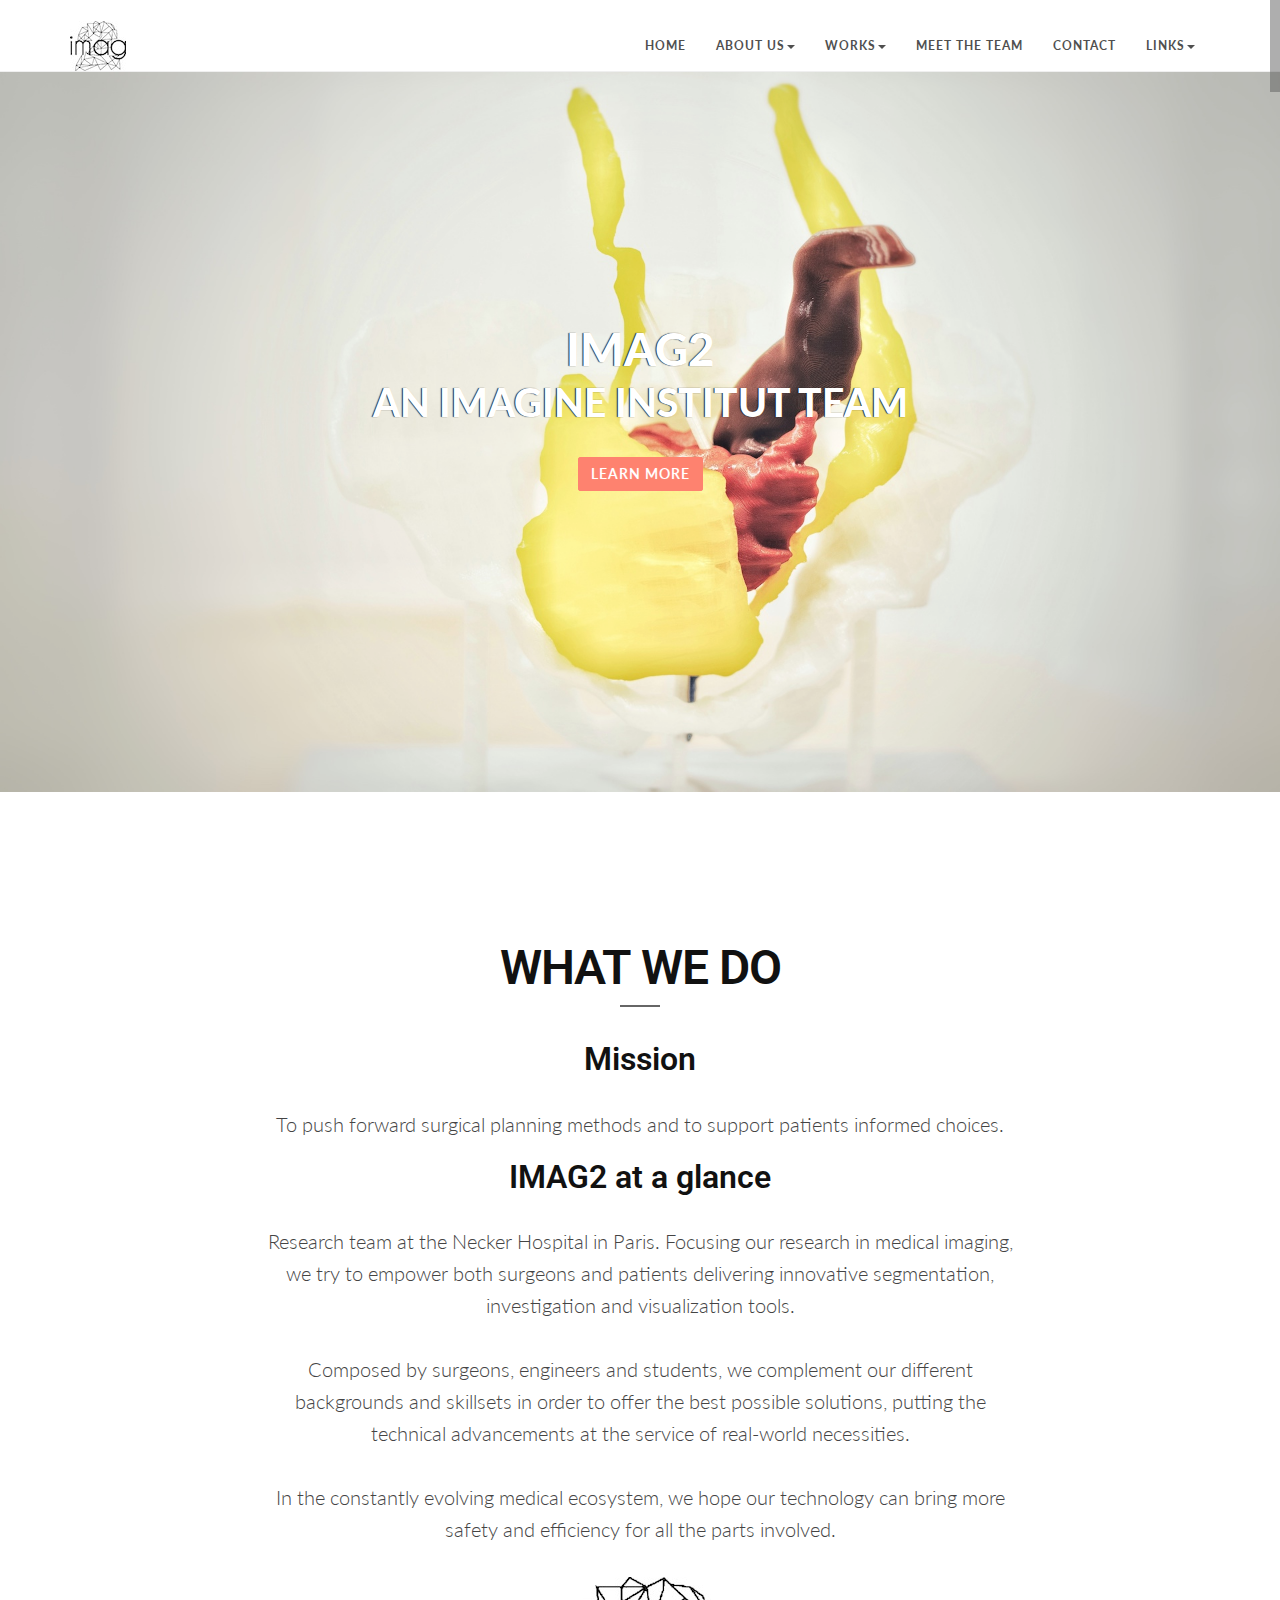
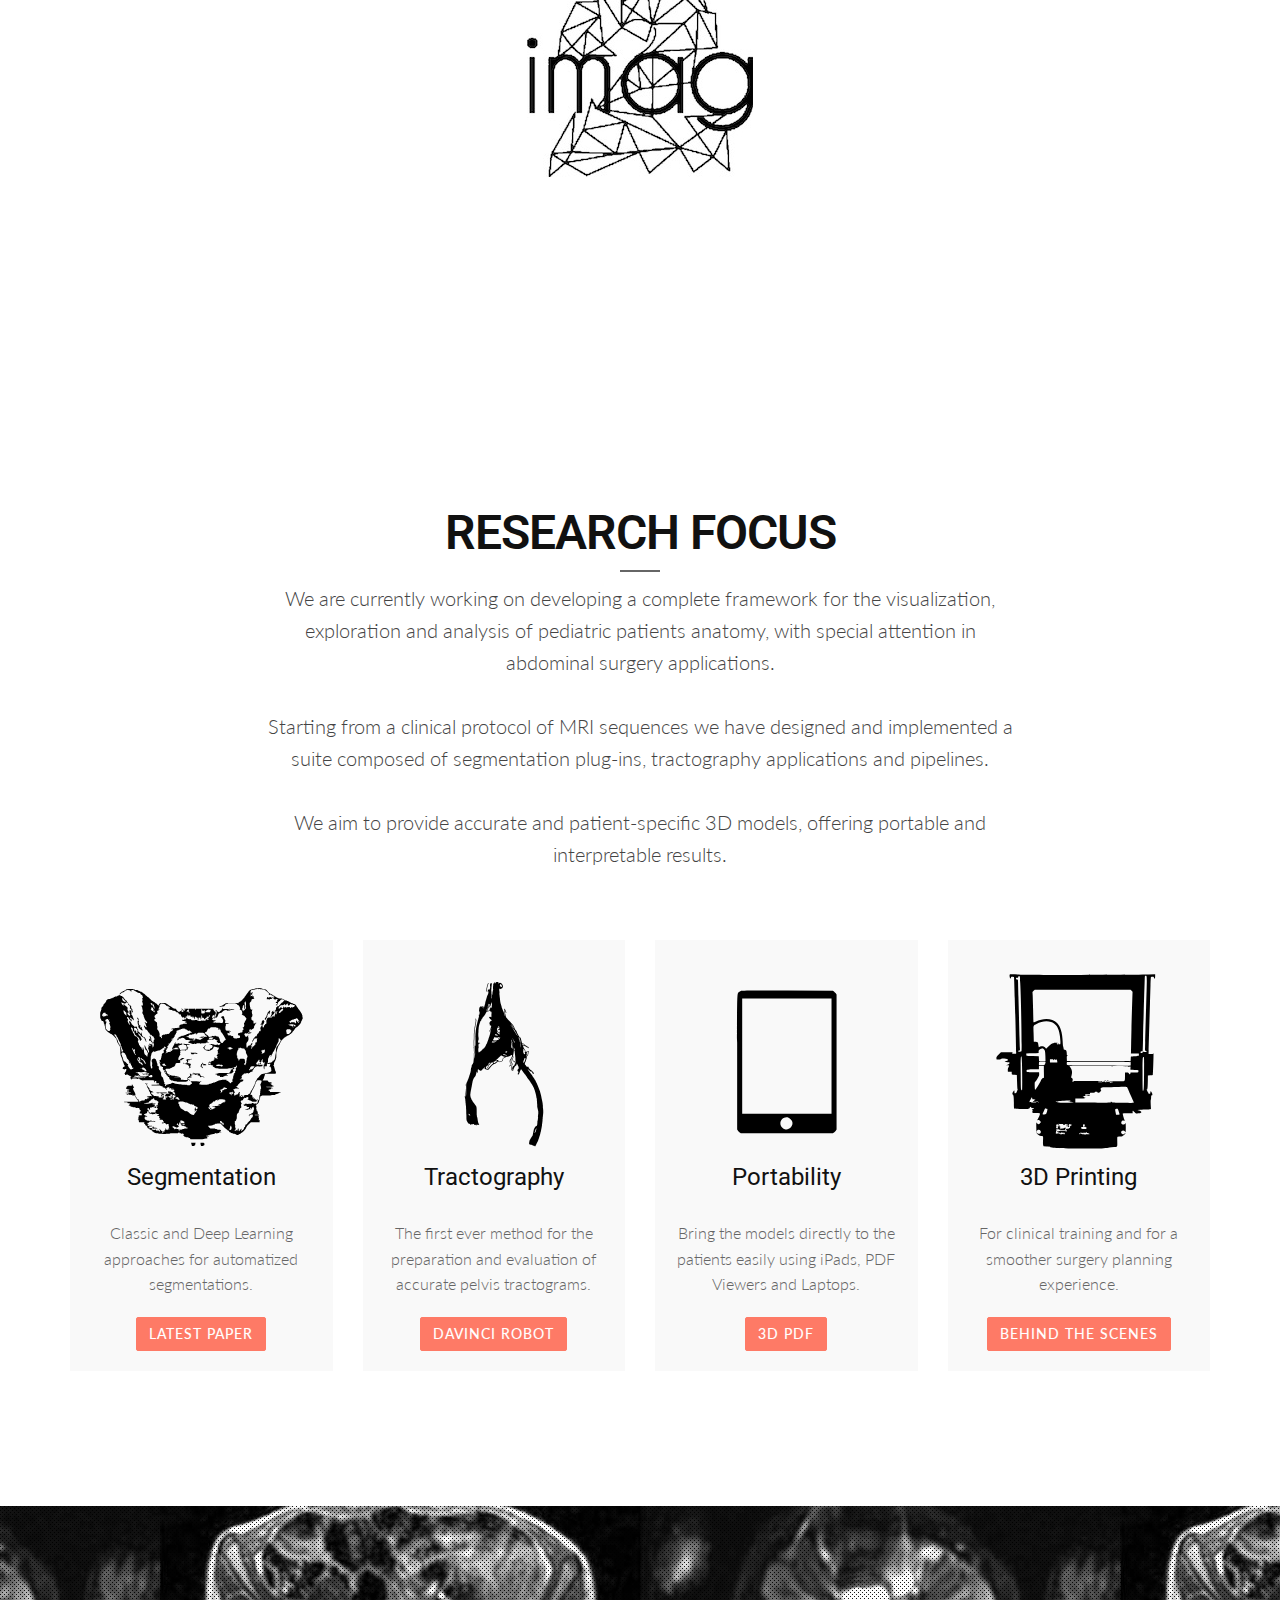
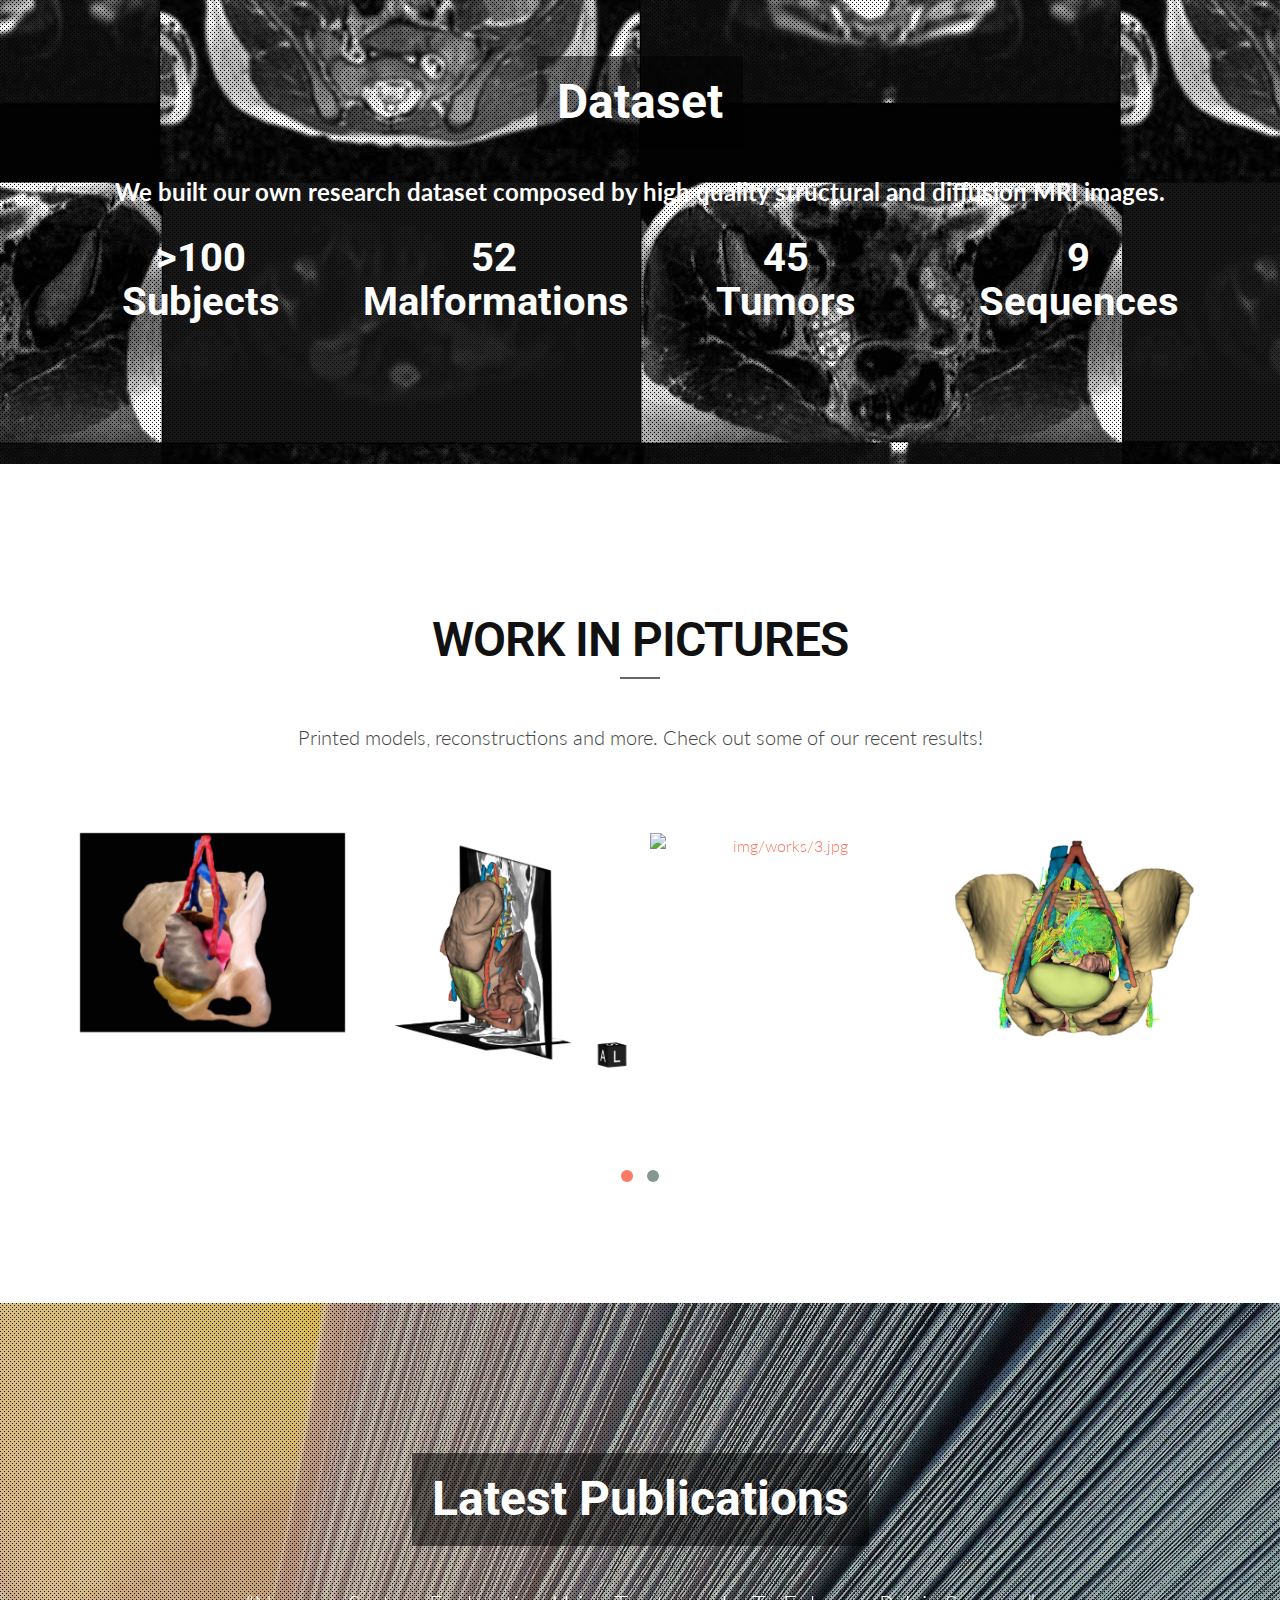
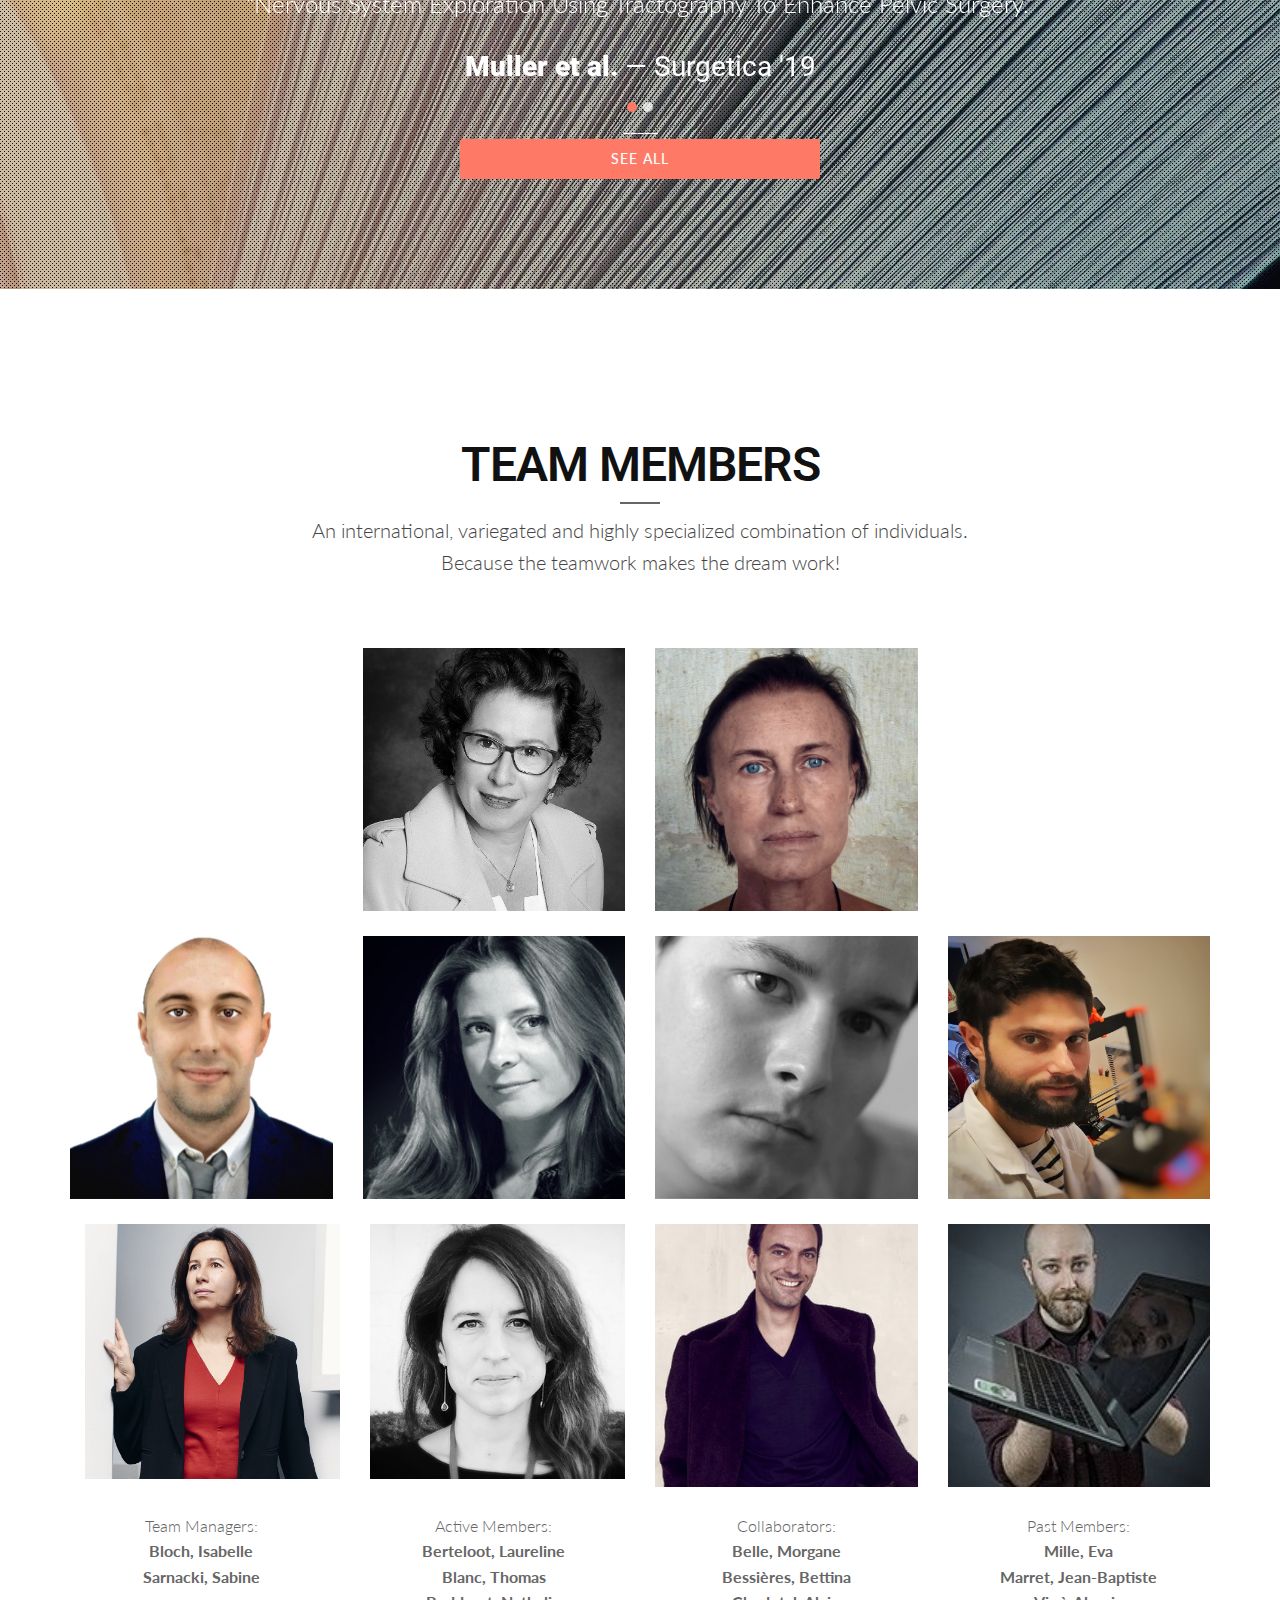
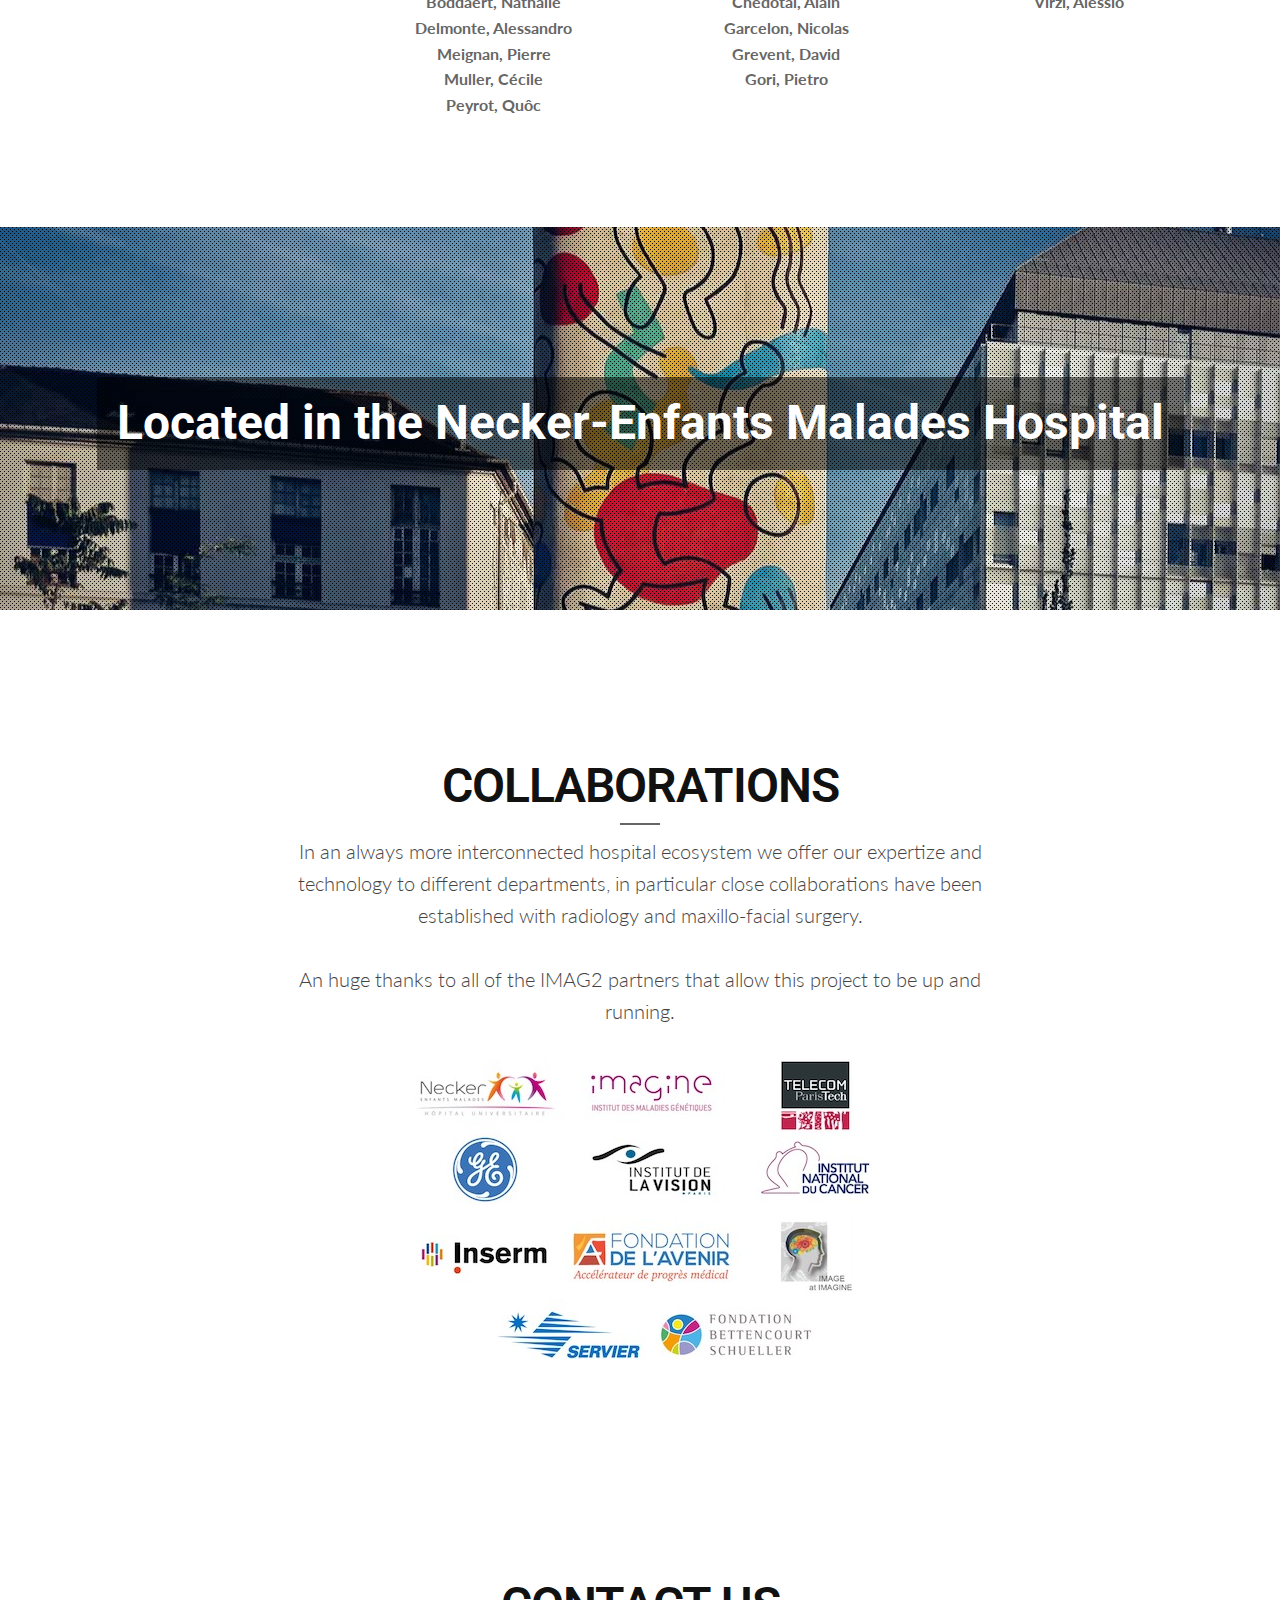
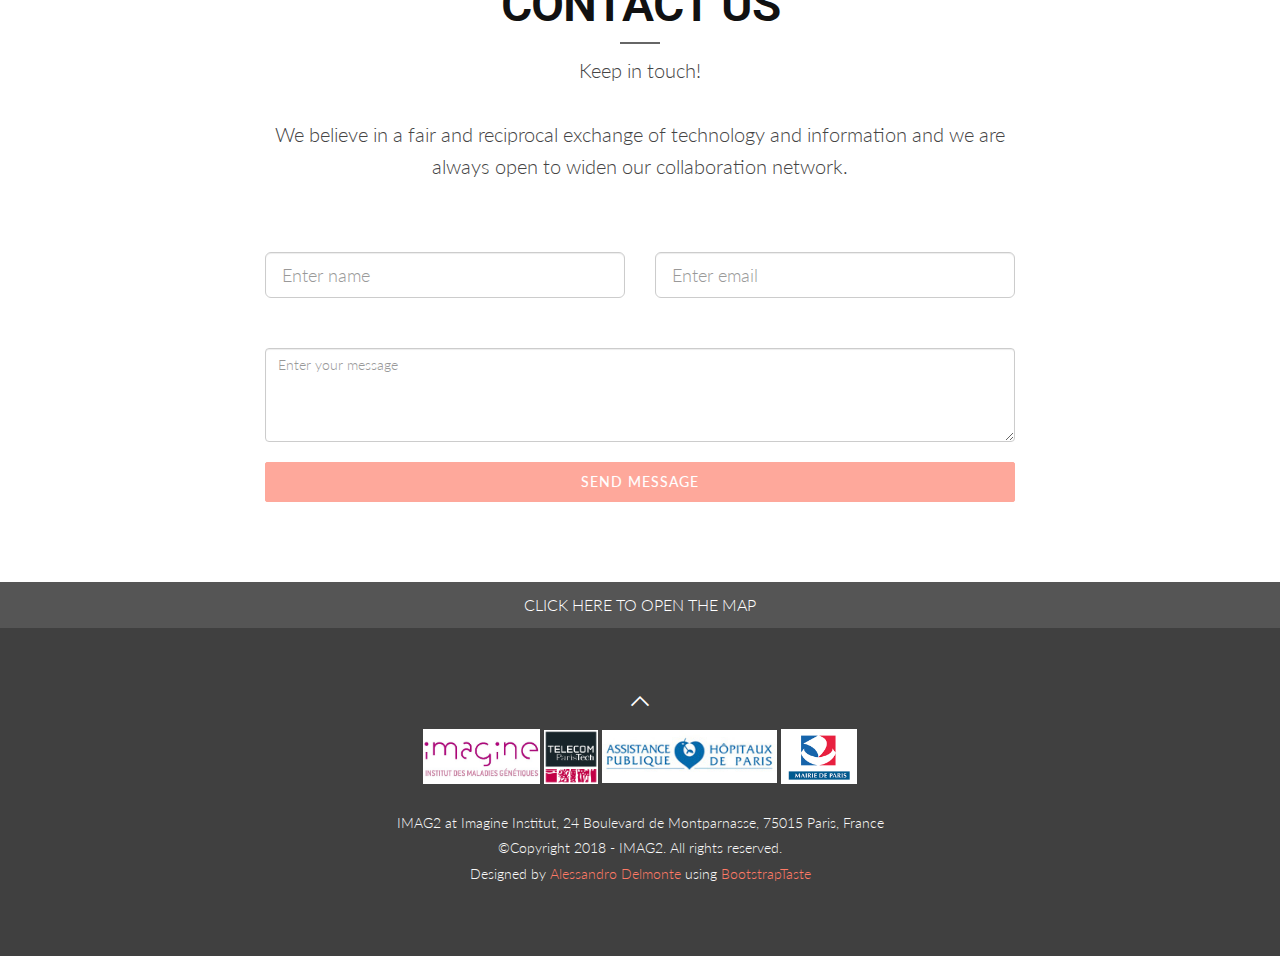
==== commit 99a00ecd: "updated pubs" ====
--- a/index.html
+++ b/index.html
@@ -286,10 +286,10 @@
                 <h3 class="text-center" style="color: #fff;font-size:40px;"><b>>100<br>Subjects</b></h3>
             </div>
             <div class="col-md-3">
-                <h3 class="text-center" style="color: #fff;font-size:40px;"><b>51<br>Malformations</b></h3>
+                <h3 class="text-center" style="color: #fff;font-size:40px;"><b>52<br>Malformations</b></h3>
             </div>
             <div class="col-md-3">
-                <h3 class="text-center" style="color: #fff;font-size:40px;"><b>42<br>Tumors</b></h3>
+                <h3 class="text-center" style="color: #fff;font-size:40px;"><b>45<br>Tumors</b></h3>
             </div>
             <div class="col-md-3">
                 <h3 class="text-center" style="color: #fff;font-size:40px;"><b>9<br>Sequences</b></h3>
@@ -381,19 +381,16 @@
                     <ul class="slides">
                         <li>
                             <blockquote>
-                                “3D patient specific models from MRI segmentation and tractography to enhance surgery
-                                planning of pelvic
-                                tumors and malformations.”
+                                “Nervous System Exploration Using Tractography To Enhance Pelvic Surgery.”
                             </blockquote>
-                            <h4>C. O. Muller et al. <span>&#8213; 19th European Congress of Pediatric Surgery</span>
+                            <h4>Muller et al. <span>&#8213; Surgetica '19</span>
                             </h4>
                         </li>
                         <li>
                             <blockquote>
-                                “Segmentation of pelvic vessels in pediatric MRI using a patch-based deep learning
-                                approach.”
+                                “White Matter Multi-Resolution Segmentation Using Fuzzy Set Theory.”
                             </blockquote>
-                            <h4>A. Virzì et al. <span>&#8213; PIPPI MICCAI Workshop </span></h4>
+                            <h4>Delmonte et al. <span>&#8213; IEEE International Symposium on Biomedical Imaging 2019 </span></h4>
                         </li>
                     </ul>
                 </div>
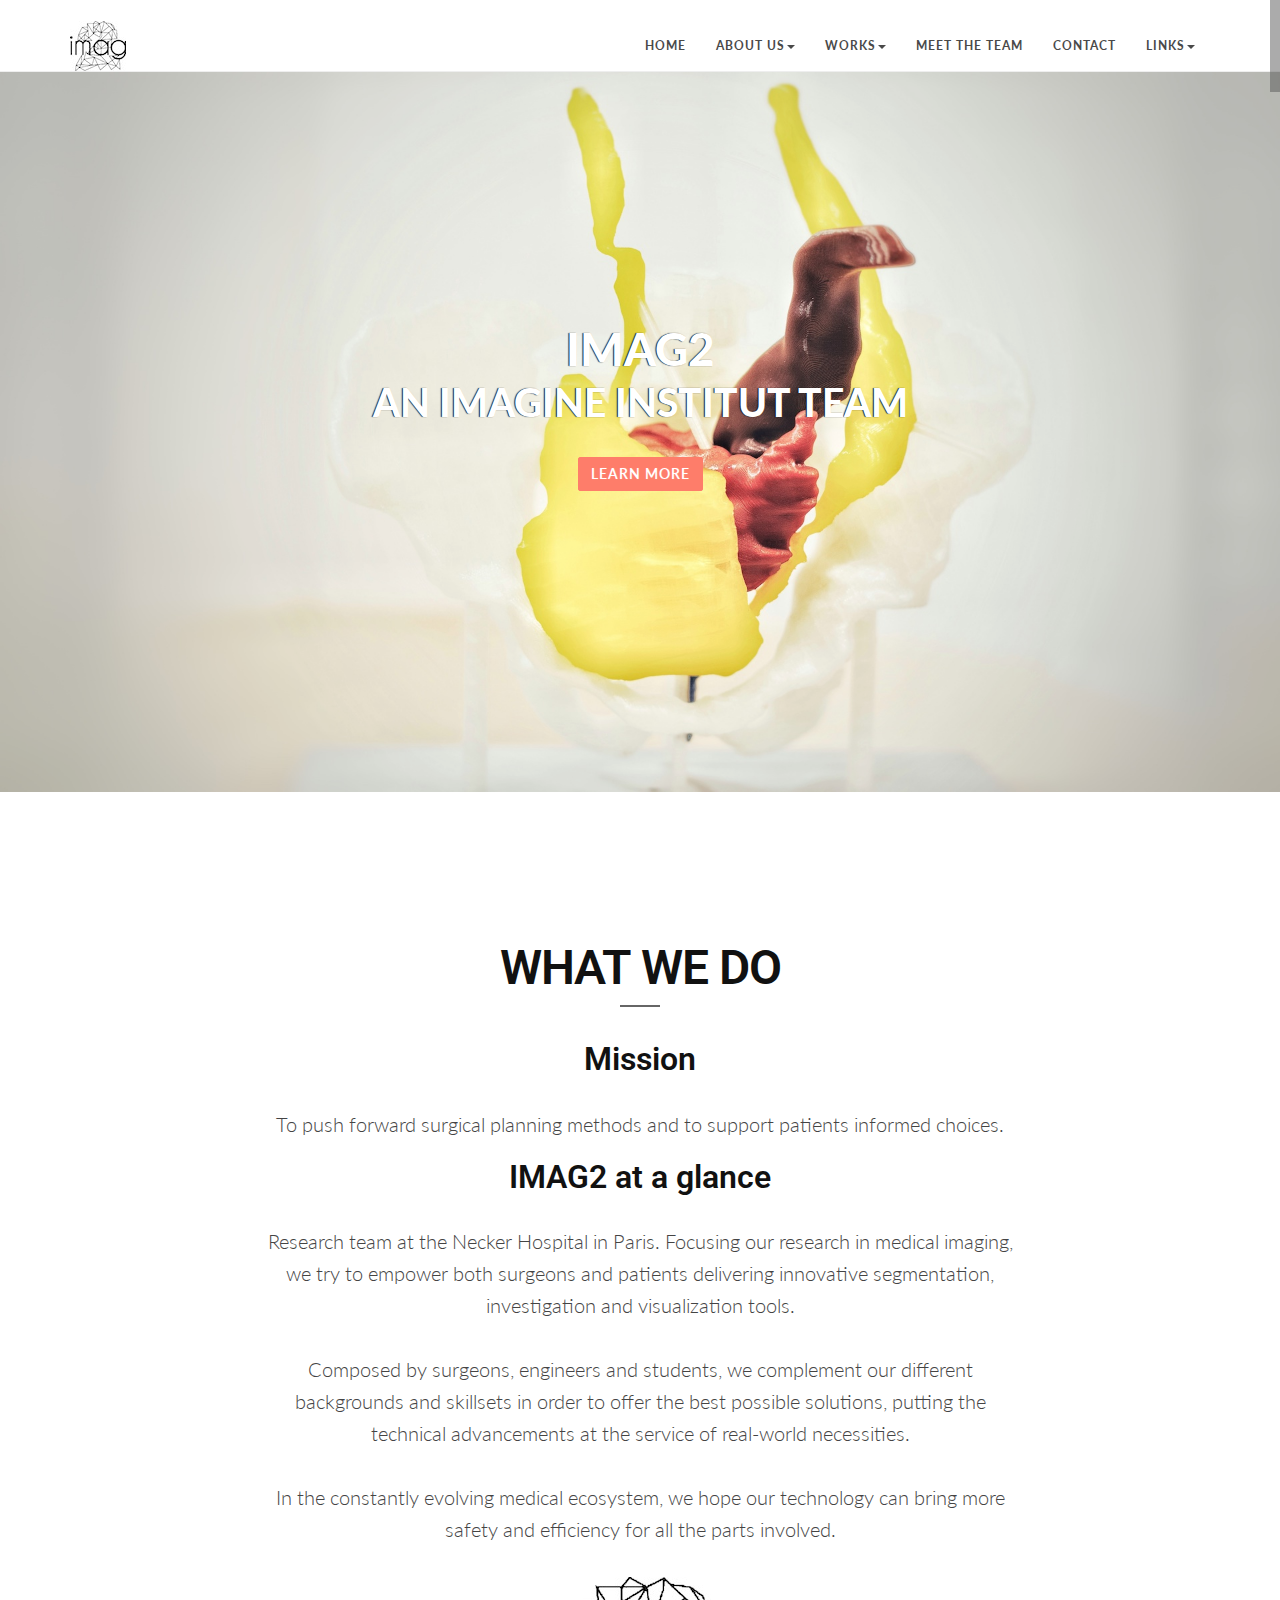
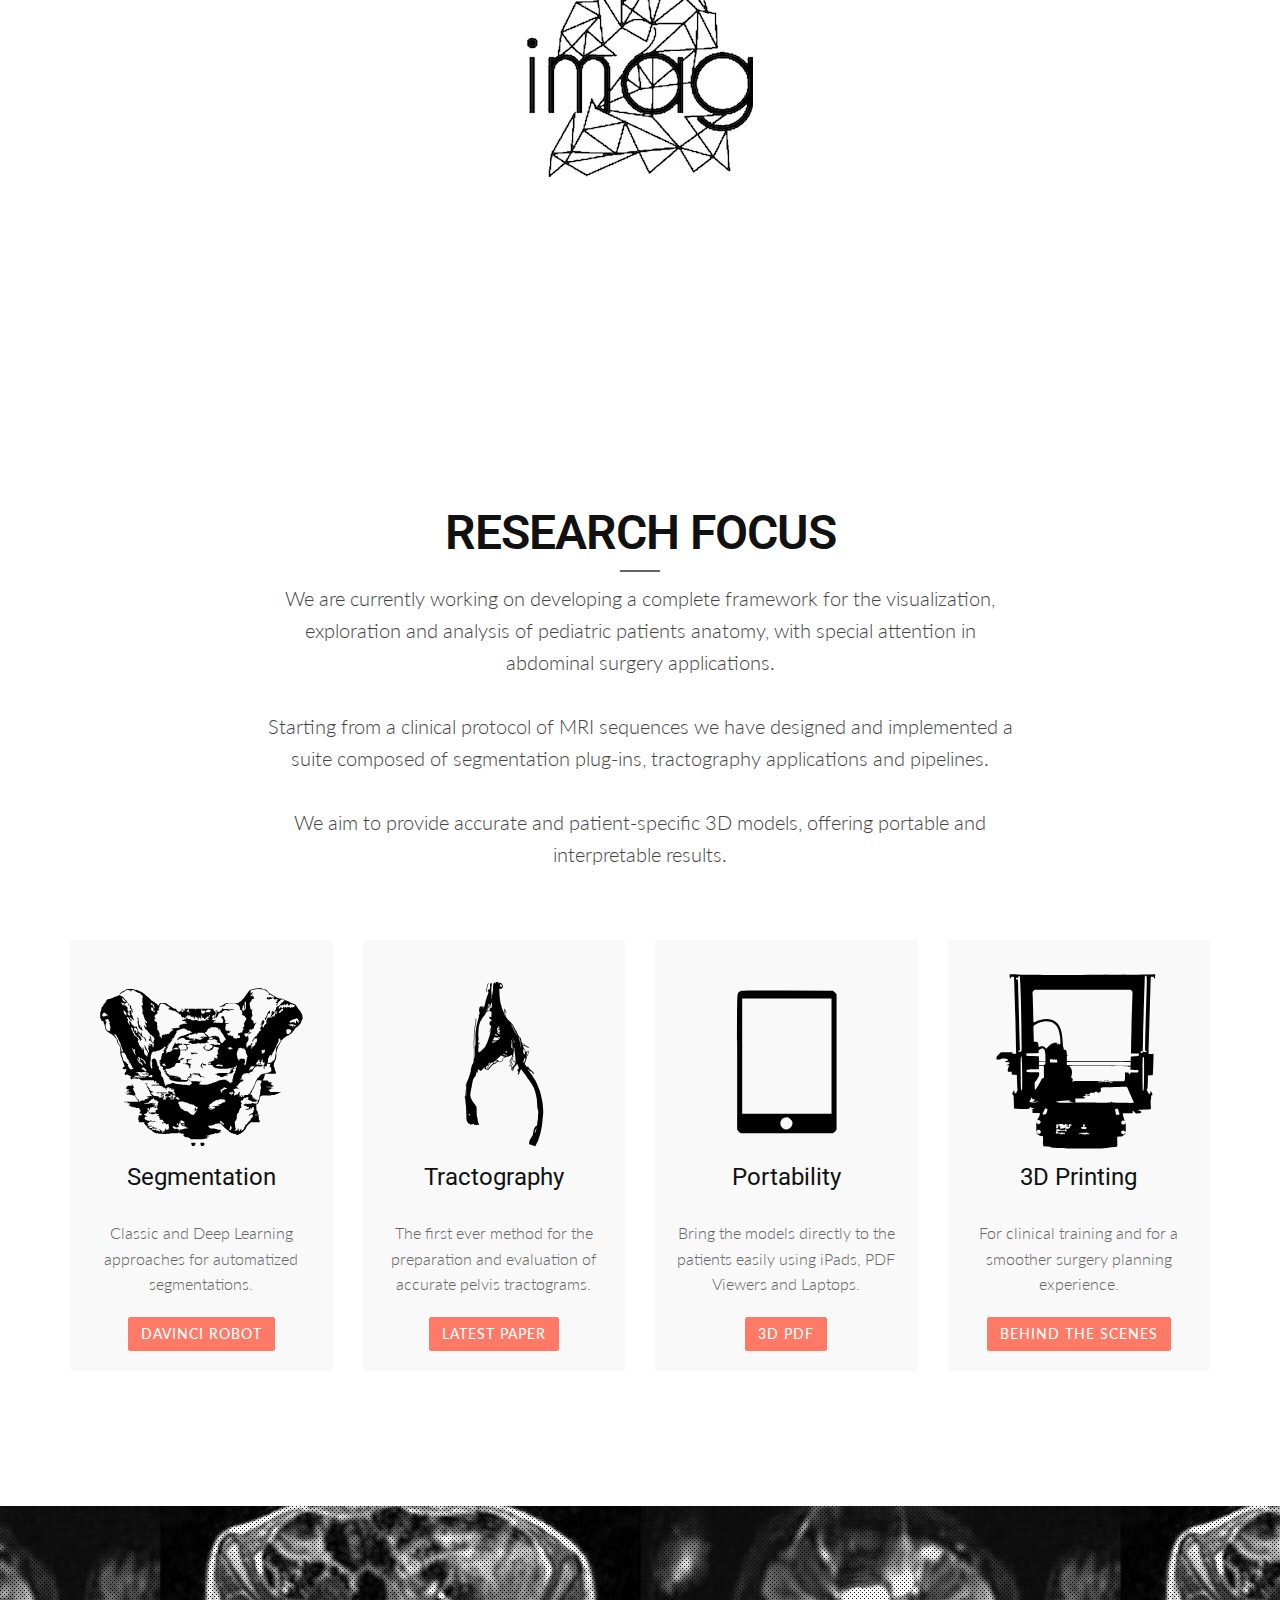
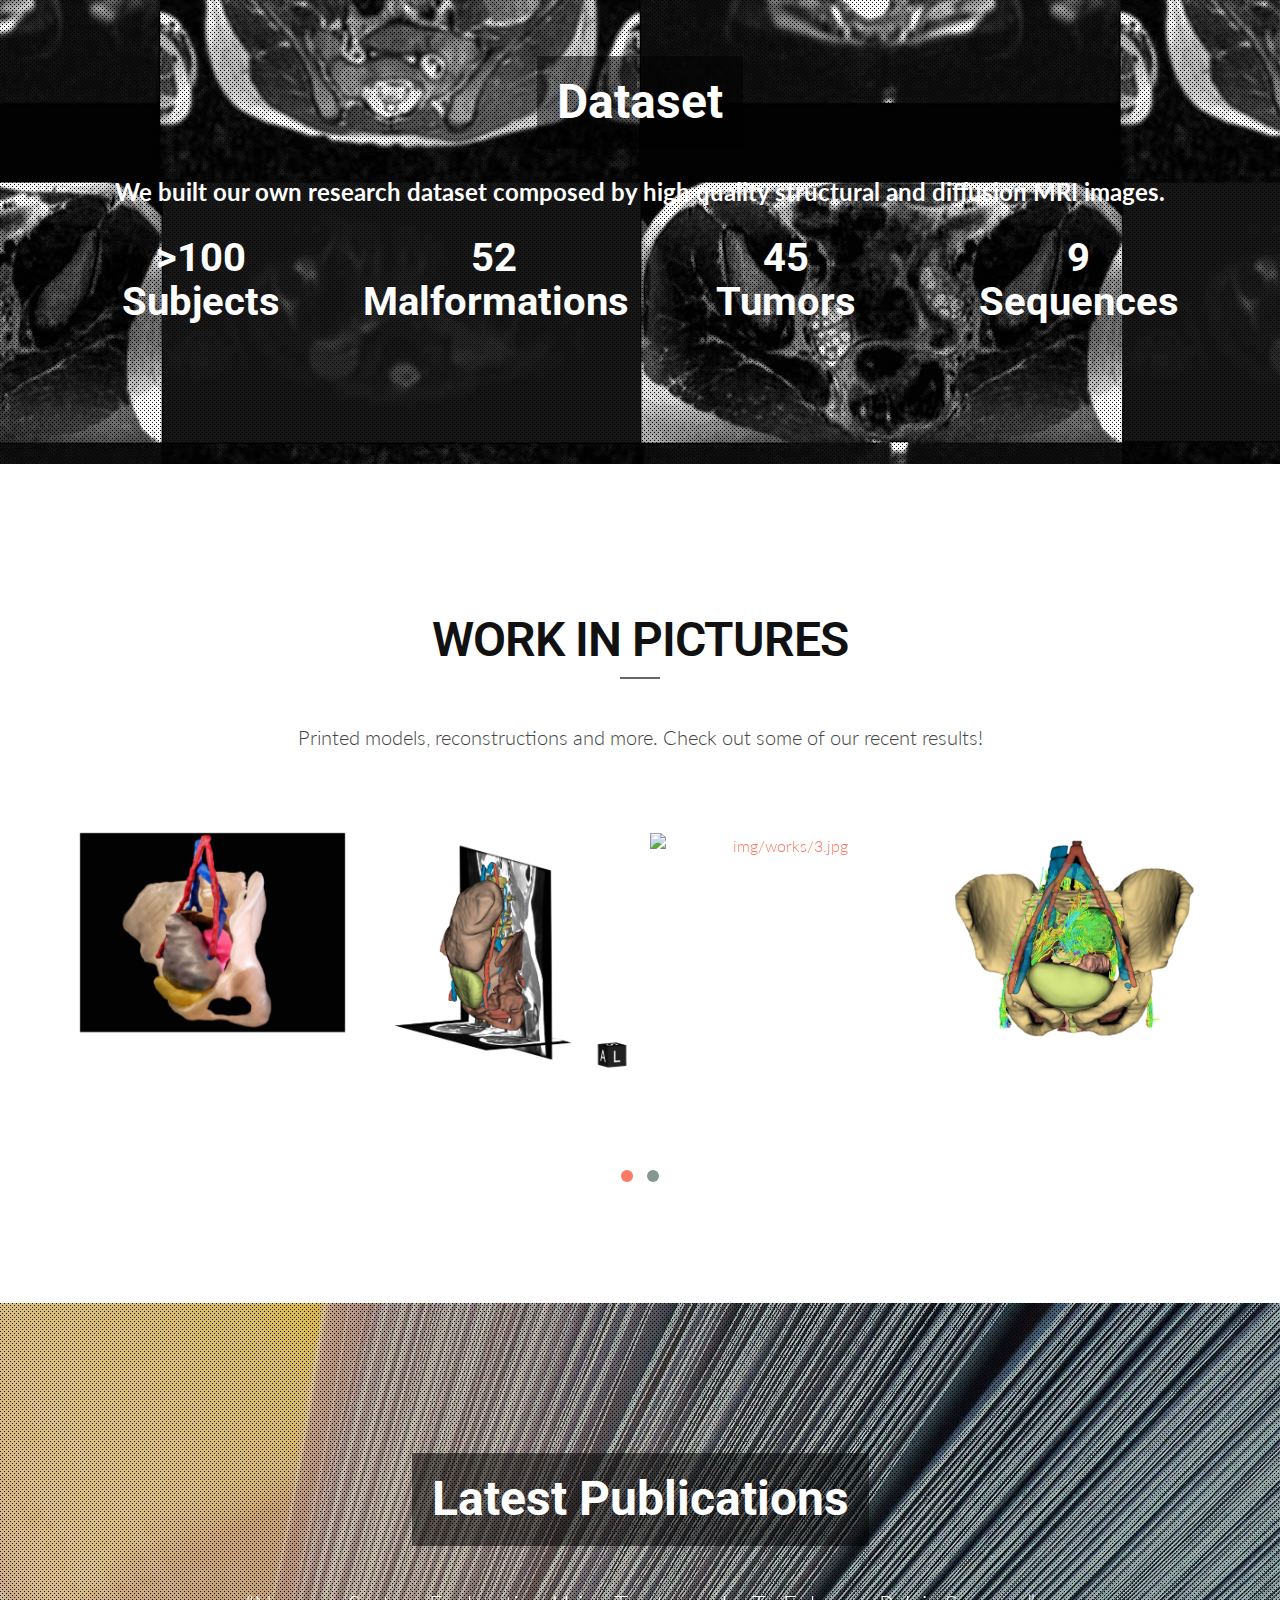
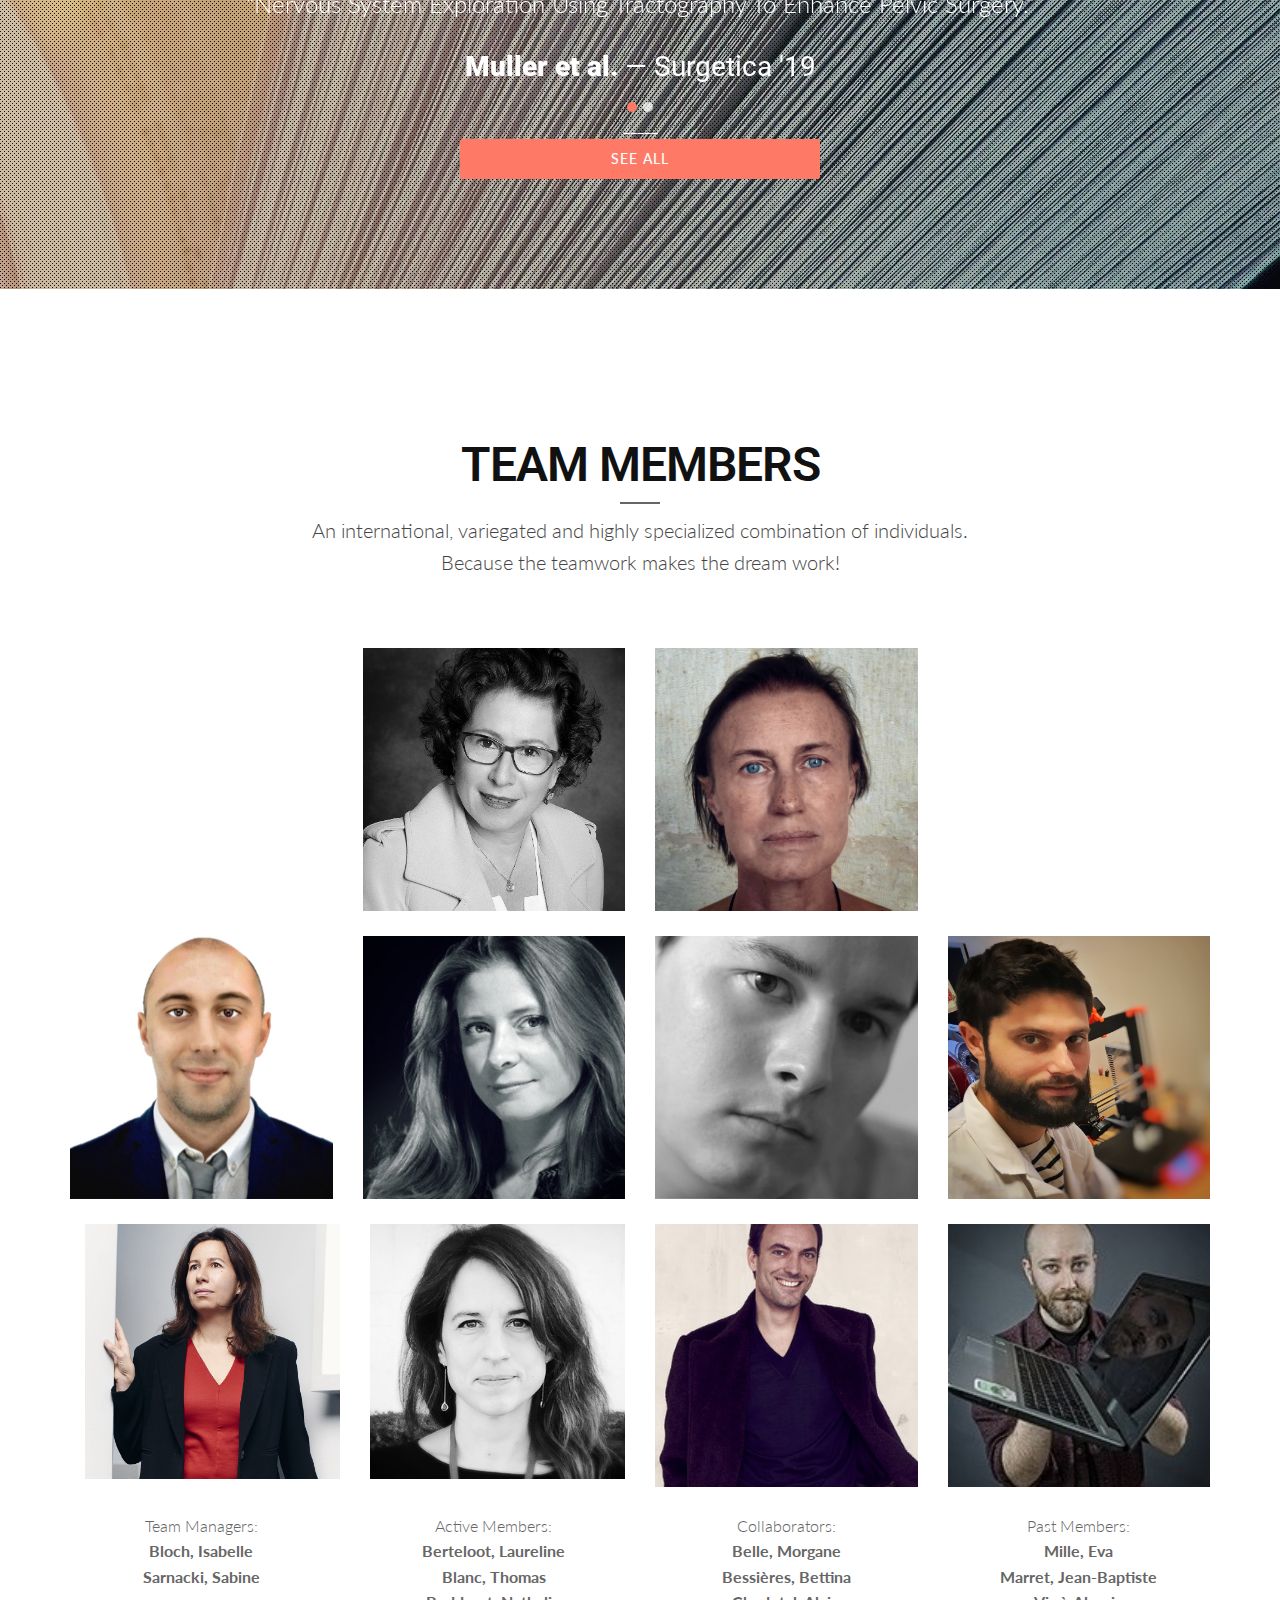
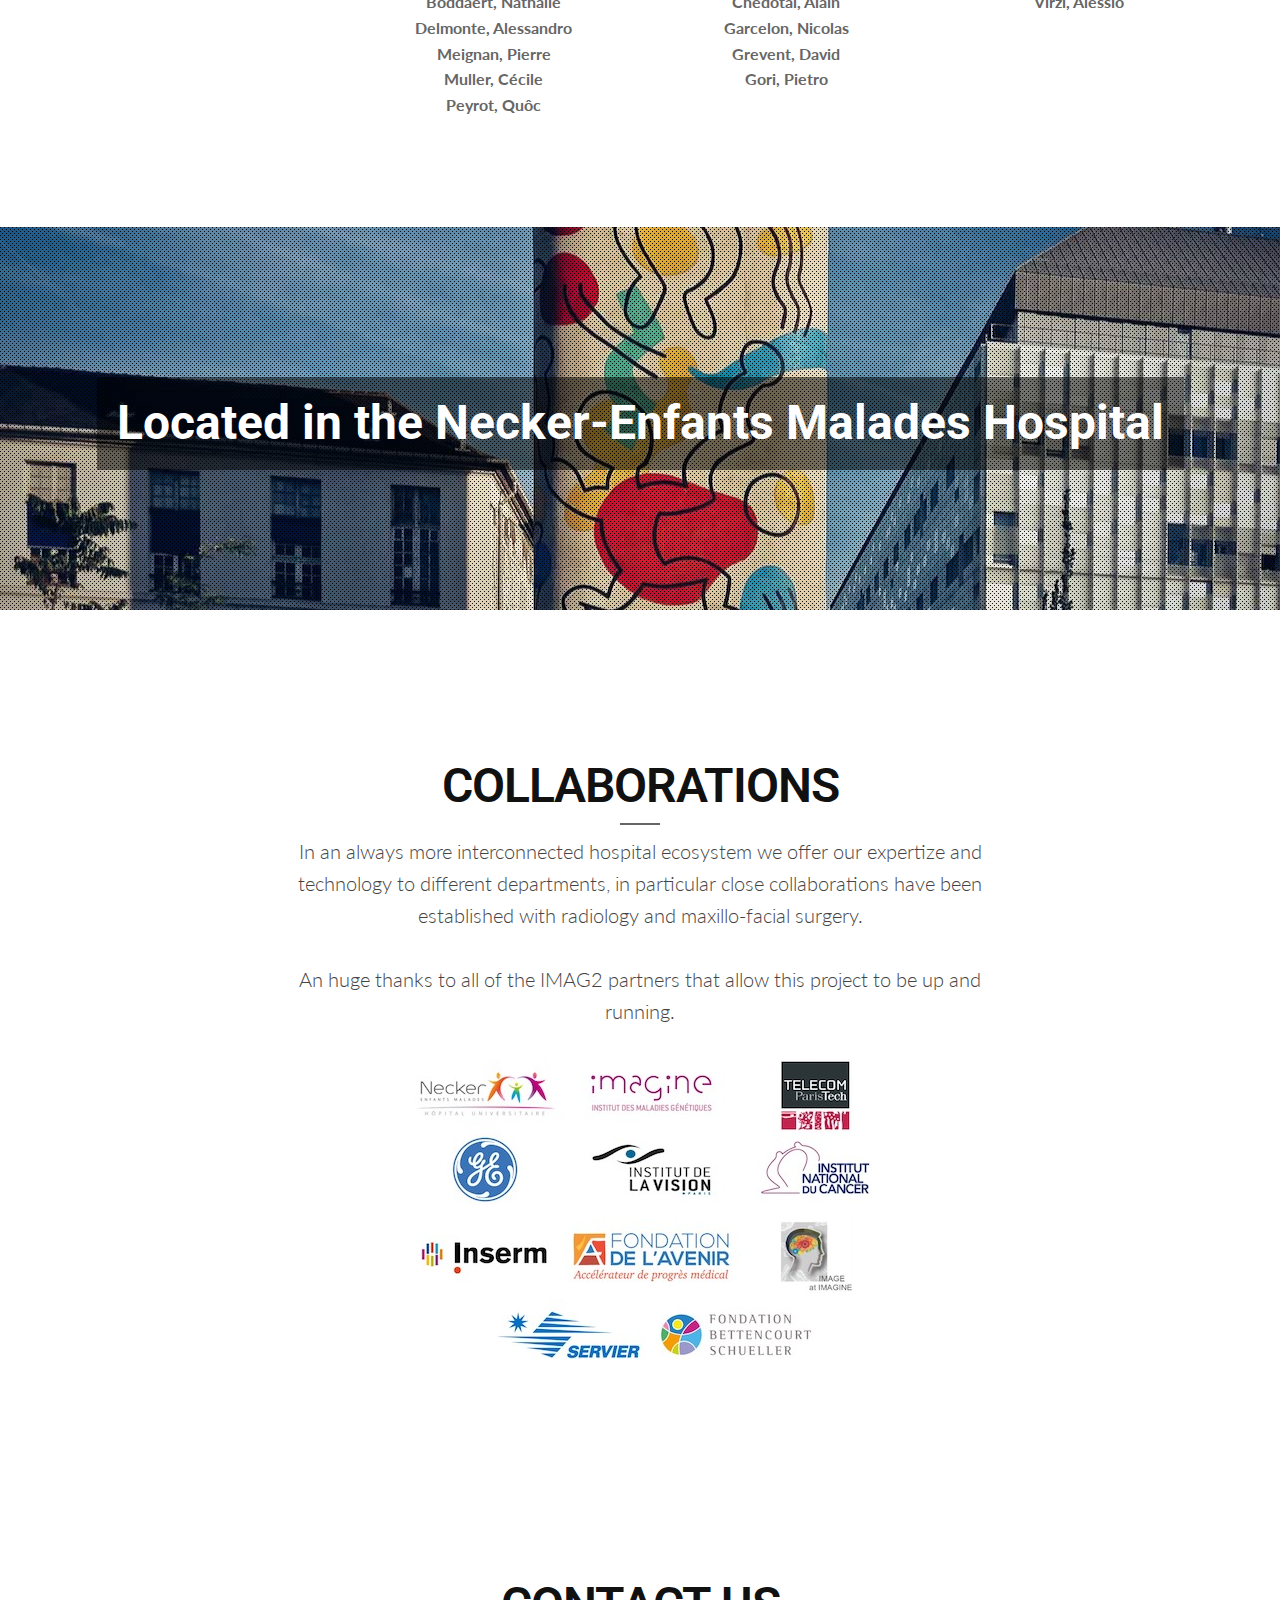
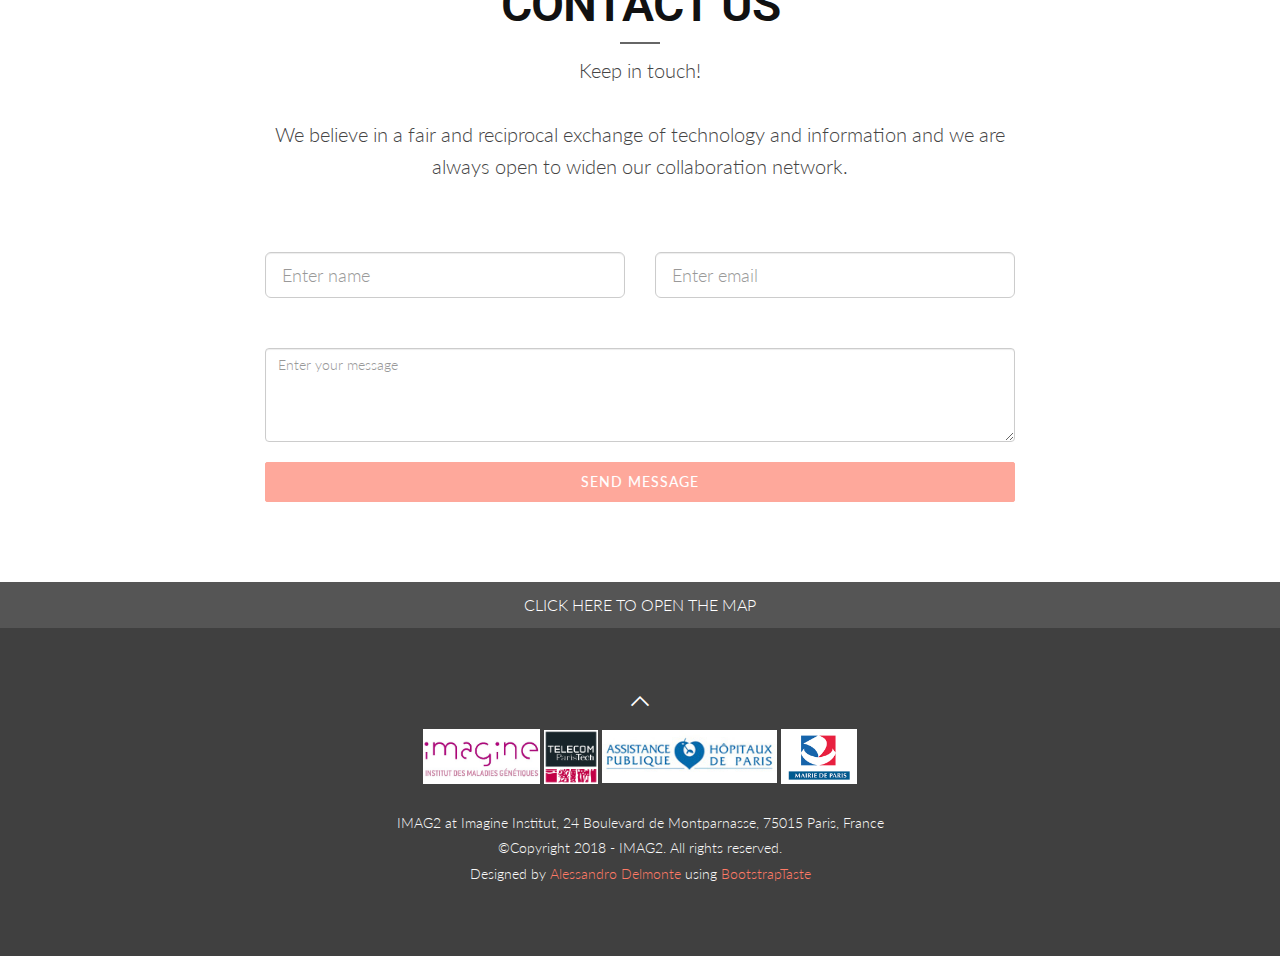
==== commit 2a11cf19: "swapped latest paper / da vinci robot" ====
--- a/index.html
+++ b/index.html
@@ -219,8 +219,7 @@
                             <p>
                                 Classic and Deep Learning approaches for automatized segmentations.
                             </p>
-                            <a href="https://www.researchgate.net/publication/312828098_A_new_method_based_on_template_registration_and_deformable_models_for_pelvic_bones_semi-automatic_segmentation_in_pediatric_MRI"
-                               class="btn btn-skin">Latest Paper</a>
+                            <a href="https://www.youtube.com/watch?v=P_zYrcemMW0" class="btn btn-skin">DaVinci Robot</a>
                         </div>
                     </div>
                     <br>
@@ -235,7 +234,8 @@
                                 The first ever method for the preparation and evaluation of accurate pelvis
                                 tractograms.
                             </p>
-                            <a href="https://www.youtube.com/watch?v=P_zYrcemMW0" class="btn btn-skin">DaVinci Robot</a>
+                            <a href="https://hal.archives-ouvertes.fr/hal-01983010"
+                               class="btn btn-skin">Latest Paper</a>
                         </div>
                     </div>
                     <br>
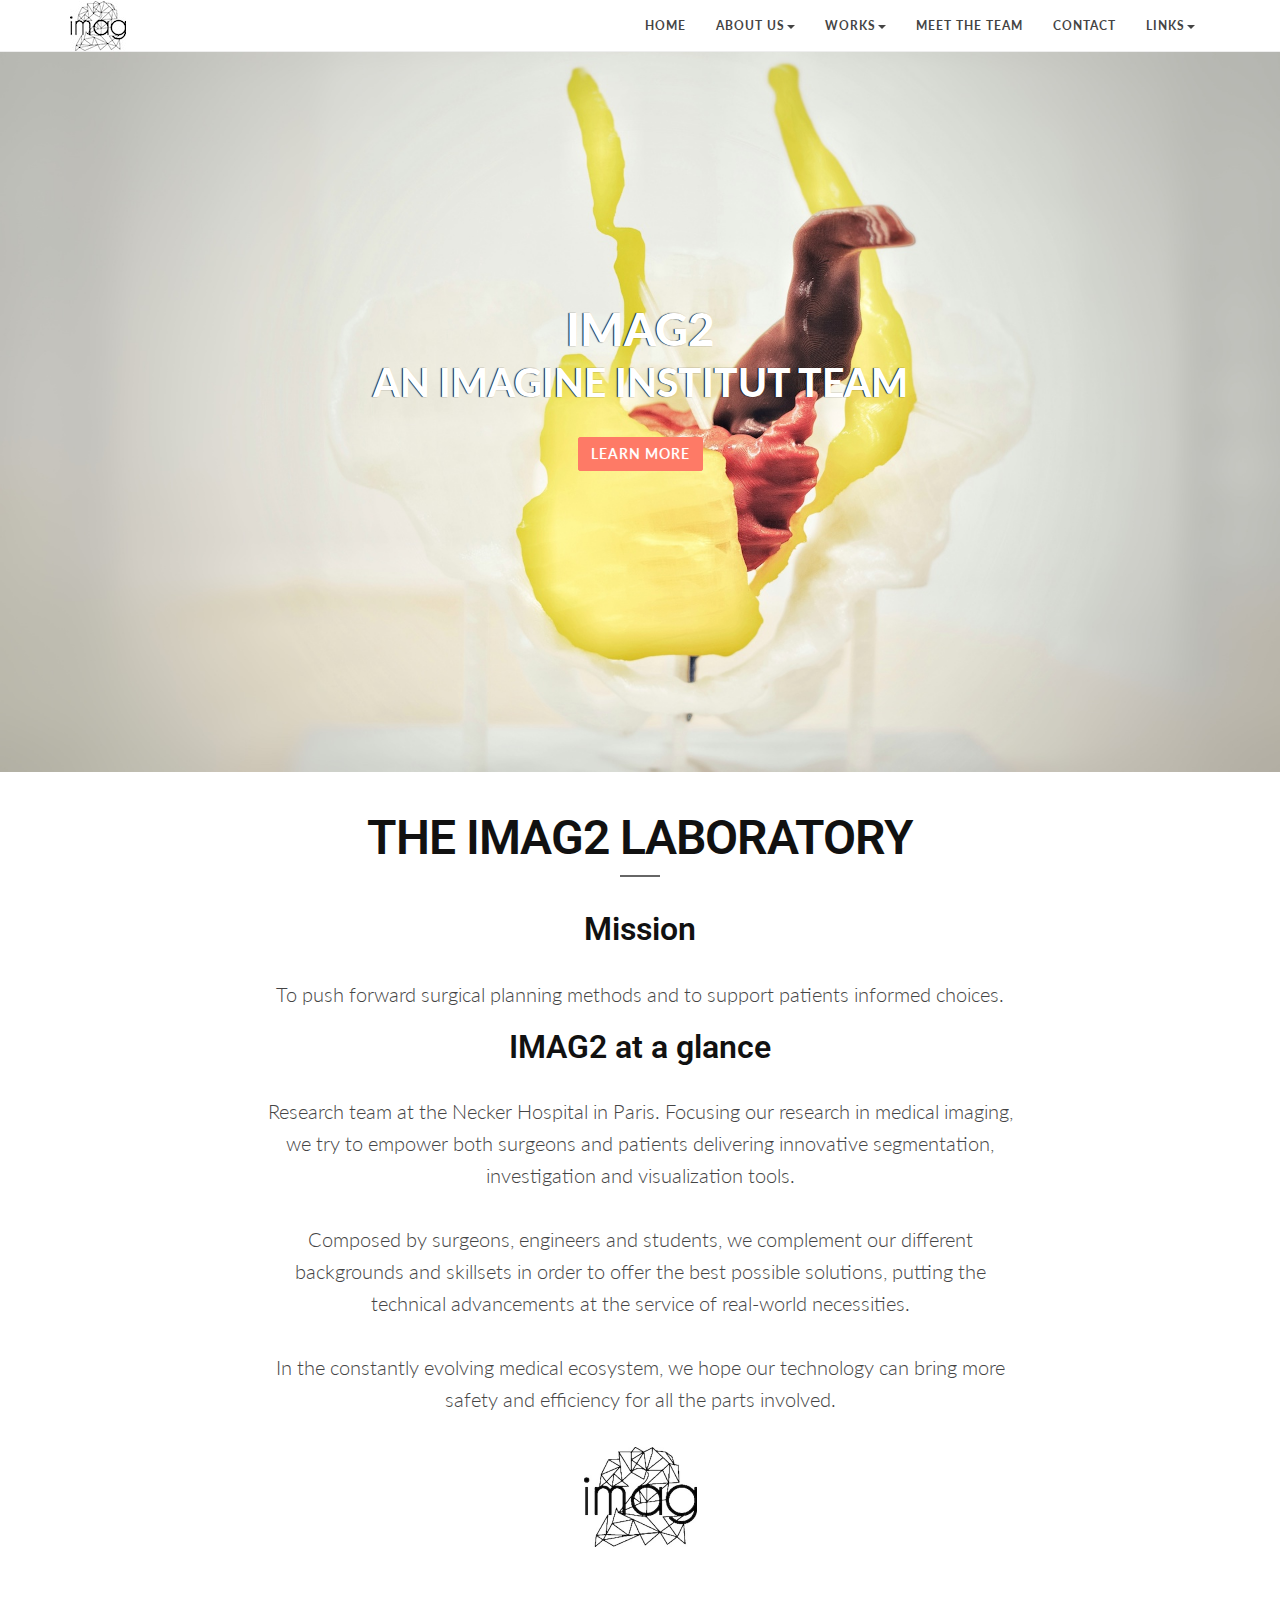
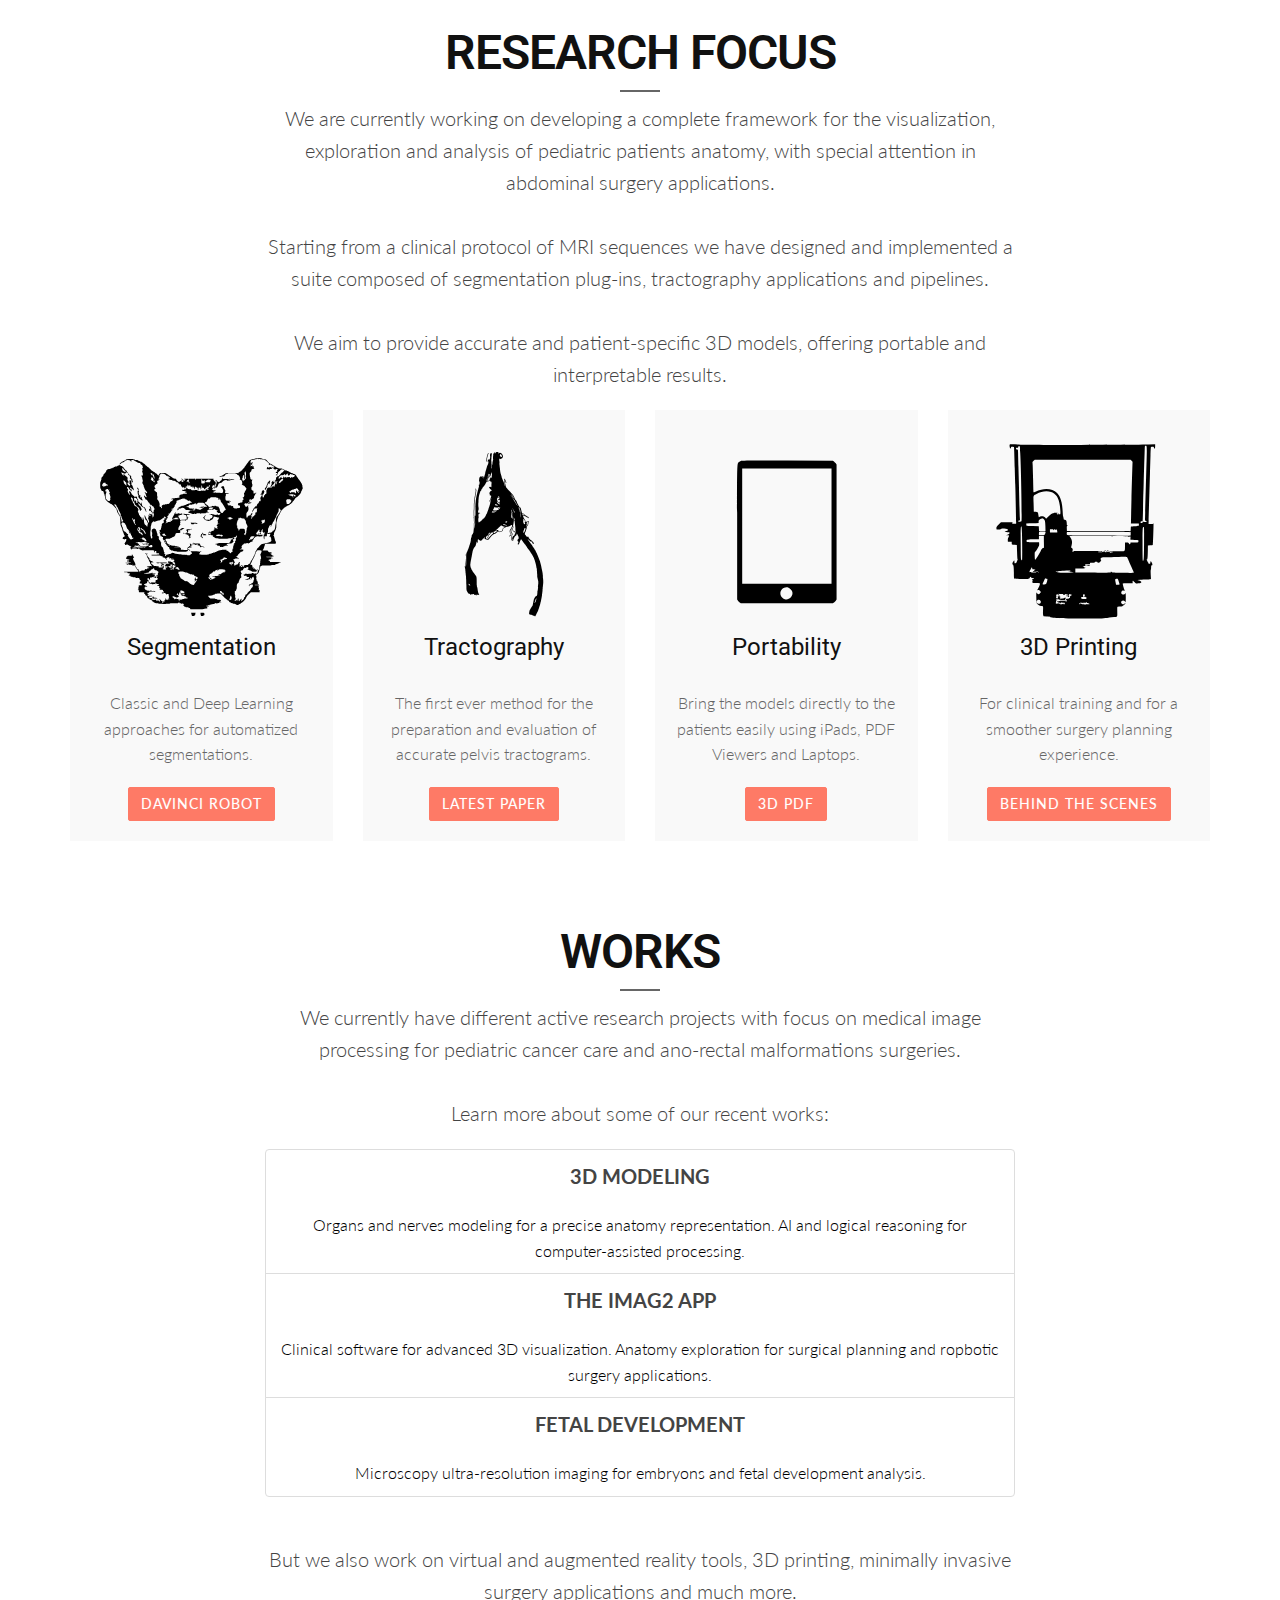
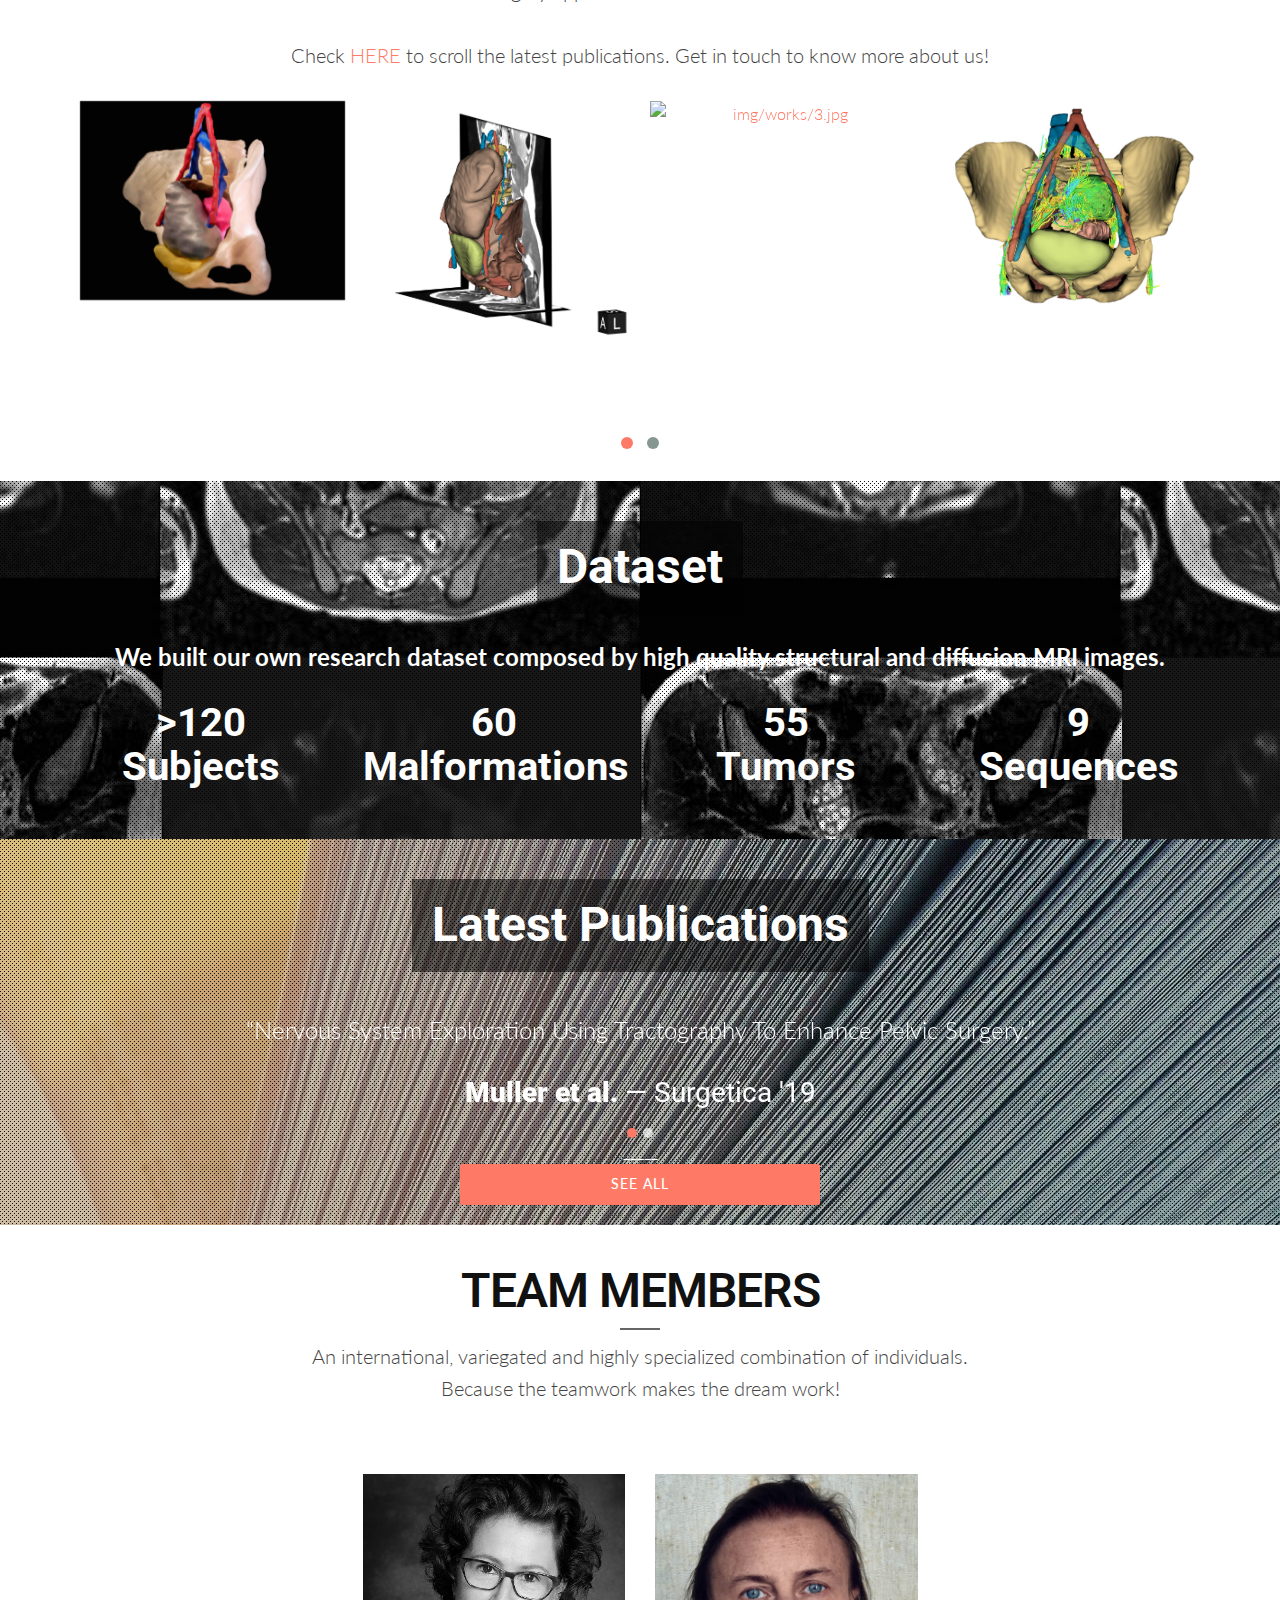
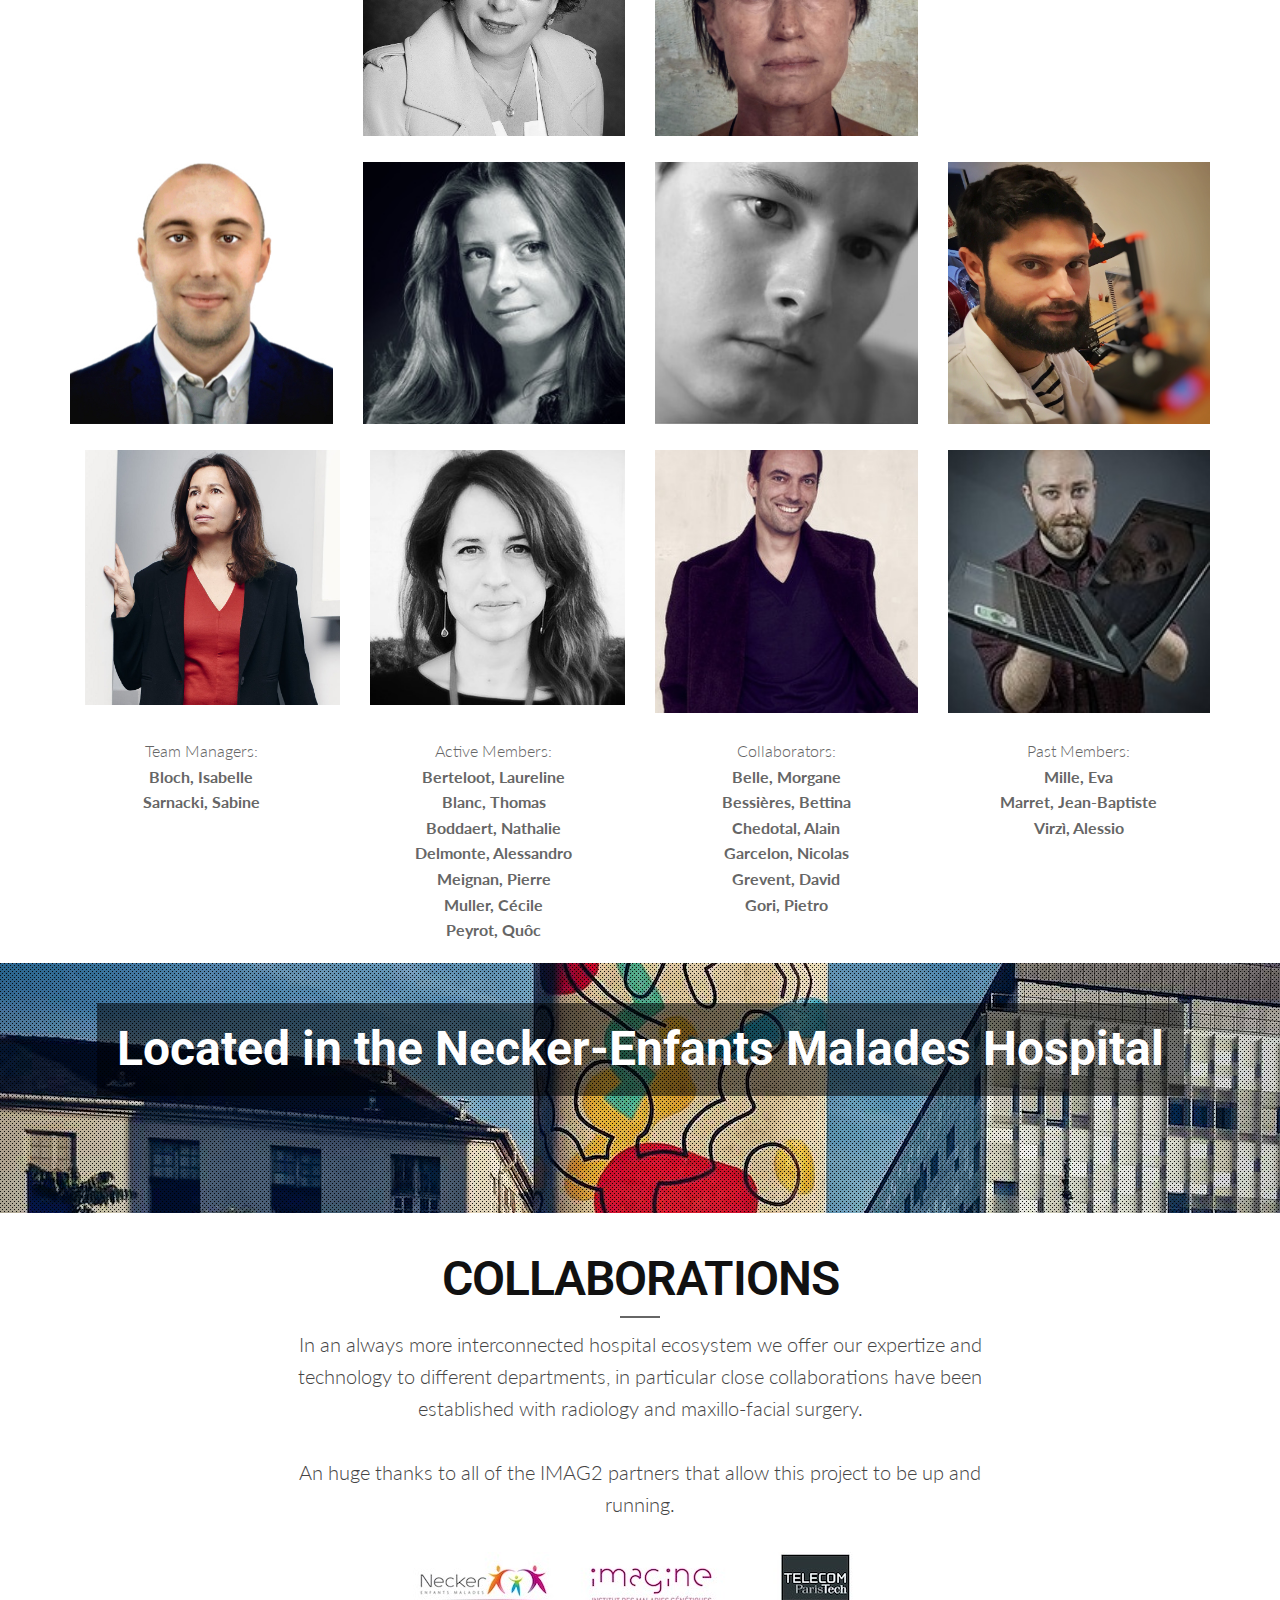
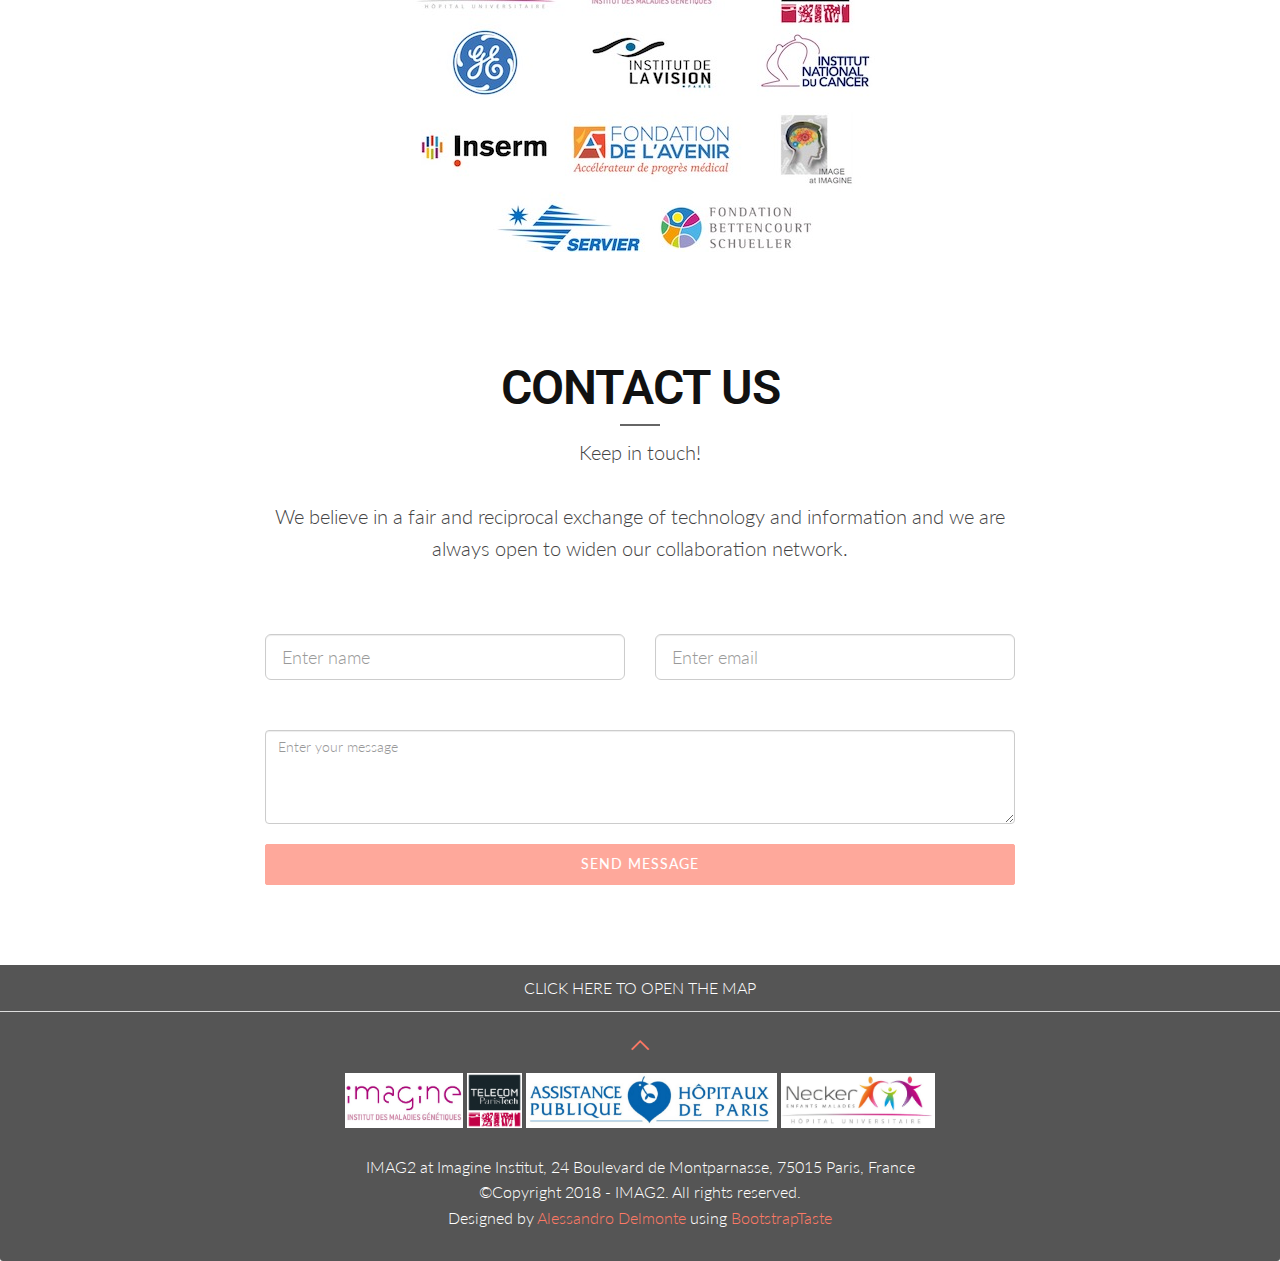
==== commit d956a1b2: "IMAG2 website V2" ====
--- a/index.html
+++ b/index.html
@@ -40,7 +40,7 @@
 </head>
 
 <!--<body id="page-top" data-spy="scroll" data-target=".navbar-custom">-->
-<body id="page-top" data-spy="scroll" data-target=".navbar-custom" style="min-width: 800px">
+<body id="page-top" data-spy="scroll" data-target=".navbar-custom" style="margin: 0; padding: 0">
 
 <div id="page-loader">
     <div class="loader">
@@ -99,9 +99,15 @@
                                 <a class="dropdown-toggle" data-toggle="dropdown">Works<b
                                         class="caret"></b></a>
                                 <ul class="dropdown-menu">
+                                    <li><a class="active" href="#pictures">Overview</a>
+                                    </li>
+                                    <li><a class="external" href="models.html">Modeling</a>
+                                    </li>
+                                    <li><a class="external" href="app.html">The IMAG2 App</a>
+                                    </li>
+                                    <li><a class="external" href="lighsheet.html">Fetal Development</a>
+                                    </li>
                                     <li><a class="active" href="#parallax2">Database</a>
-                                    </li>
-                                    <li><a class="active" href="#pictures">Pictures</a>
                                     </li>
                                     <li><a class="external" href="publ.html">Publications</a>
                                     </li>
@@ -116,7 +122,7 @@
                                     <li><a class="external" href="http://www.institutimagine.org/">Imagine Institut</a>
                                     </li>
                                     <li><a class="external"
-                                           href="https://dsp.institutimagine.org/imag2/connexion.php?login=&script_appel=/imag2/index.php">Platform</a>
+                                           href="https://dsp.institutimagine.org/imag2/connexion.php?login=&script_appel=/imag2/index.php">IMAG2 Platform</a>
                                     </li>
                                 </ul>
                             </li>
@@ -129,35 +135,32 @@
 </div>
 
 <div id="intro" class="home-slide text-light">
-
     <ul id="valera-slippry">
         <li style="transition-duration: 1200ms;">
             <div>
-                <img src="img/slides/1.jpg"
+                <img src="img/slides/1.jpg" style="max-height: 1080px"
                      alt="IMAG2 <br> <small> An Imagine Institut Team </small><br><a href='#about' class='btn btn-skin btn-slide'>Learn more</a>">
             </div>
         </li>
         <li style="transition-duration: 1200ms;">
-            <div><img src="img/slides/2.jpg"
+            <div><img src="img/slides/2.jpg" style="max-height: 1080px"
                       alt="Computational anatomy for image-guided surgery <br> <a href='#about' class='btn btn-skin btn-slide'>Learn more</a>">
             </div>
         </li>
         <li style="transition-duration: 1200ms;">
-            <div><img src="img/slides/3.jpg"
+            <div><img src="img/slides/3.jpg" style="max-height: 1080px"
                       alt="Pediatric tumoral and developmental diseases <br><a href='#about' class='btn btn-skin btn-slide'>Learn more</a>">
             </div>
         </li>
     </ul>
-
-
 </div>
 
-<section id="about" class="home-section color-dark bg-white">
-    <div class="container marginbot-50">
+<section id="about" class="home-section color-dark bg-white" style="margin-bottom: 0; margin-top: 0;">
+    <div class="container marginbot-0">
         <div class="row">
             <div class="col-lg-8 col-lg-offset-2">
                 <div class="section-heading text-center">
-                    <h2 class="h-bold">What we do</h2>
+                    <h2 class="h-bold">The IMAG2 Laboratory</h2>
                     <div class="divider-header"></div>
                     <br>
                     <h3 class="h-bold">Mission</h3>
@@ -177,23 +180,22 @@
                         In the constantly evolving medical ecosystem, we hope our technology can bring more safety and
                         efficiency for all the parts involved.
                         <br><br>
-                        <img src="img/partners/imag2.jpg"/>
-                </div>
-
-            </div>
-        </div>
-
+                        <img src="img/partners/imag2.jpg" style="max-height: 100px; margin-bottom: 0; padding-bottom: 0;">
+                </div>
+
+            </div>
+        </div>
     </div>
 </section>
 
 <section id="service" class="home-section color-dark bg-white">
-    <div class="container marginbot-50">
+    <div class="container marginbot-0">
         <div class="row">
             <div class="col-lg-8 col-lg-offset-2">
-
                 <div class="section-heading text-center">
                     <h2 class="h-bold">Research Focus</h2>
                     <div class="divider-header"></div>
+                    <div class="text-center" style="margin-top: 0;">
                     <p>We are currently working on developing a complete framework for the visualization, exploration
                         and analysis of pediatric patients anatomy, with special attention in abdominal surgery
                         applications.<br><br>
@@ -203,6 +205,7 @@
                         We aim to provide accurate and patient-specific 3D models, offering portable and interpretable
                         results.
                     </p>
+                    </div>
                 </div>
             </div>
         </div>
@@ -273,39 +276,26 @@
     </div>
 </section>
 
-<section id="parallax2" class="home-section parallax text-light" data-stellar-background-ratio="0.9">
-    <div class="container">
-        <div class="row appear stats">
-            <div class="text-center">
-                <h2 class="big-heading highlight-dark">Dataset</h2>
-                <span class="text"><br>We built our own research dataset composed by high quality structural and diffusion MRI images.<br><br></span>
-            </div>
-        </div>
-        <div class="row appear stats color-white txt-shadow">
-            <div class="col-md-3">
-                <h3 class="text-center" style="color: #fff;font-size:40px;"><b>>100<br>Subjects</b></h3>
-            </div>
-            <div class="col-md-3">
-                <h3 class="text-center" style="color: #fff;font-size:40px;"><b>52<br>Malformations</b></h3>
-            </div>
-            <div class="col-md-3">
-                <h3 class="text-center" style="color: #fff;font-size:40px;"><b>45<br>Tumors</b></h3>
-            </div>
-            <div class="col-md-3">
-                <h3 class="text-center" style="color: #fff;font-size:40px;"><b>9<br>Sequences</b></h3>
-            </div>
-        </div>
-    </div>
-</section>
-
 <section id="pictures" class="home-section color-dark text-center bg-white">
-    <div class="container marginbot-50">
+    <div class="container marginbot-0">
         <div class="row">
             <div class="col-lg-8 col-lg-offset-2">
                 <div class="section-heading text-center">
-                    <h2 class="h-bold">Work in pictures</h2>
+                    <h2 class="h-bold">Works</h2>
                     <div class="divider-header"></div>
-                    <p><br/>Printed models, reconstructions and more. Check out some of our recent results!</p>
+                    <p>We currently have different active research projects with focus on medical image processing for pediatric cancer care and ano-rectal malformations surgeries.<br><br>
+                        Learn more about some of our recent works:</p>
+                    <div class="list-group">
+                        <a href="models.html" class="list-group-item list-group-item-action"><p><b>3D MODELING</b></p>
+                        Organs and nerves modeling for a precise anatomy representation. AI and logical reasoning for computer-assisted processing.</a>
+                        <a href="app.html" class="list-group-item list-group-item-action"><p><b>THE IMAG2 APP</b></p>
+                        Clinical software for advanced 3D visualization. Anatomy exploration for surgical planning and ropbotic surgery applications.</a>
+                        <a href="lighsheet.html" class="list-group-item list-group-item-action"><p><b>FETAL DEVELOPMENT</b></p>
+                            Microscopy ultra-resolution imaging for embryons and fetal development analysis.</a>
+                    </div>
+                    <br>
+                    <p>But we also work on virtual and augmented reality tools, 3D printing, minimally invasive surgery applications and much more.<br><br>
+                    Check <a href="publ.html">HERE</a> to scroll the latest publications. Get in touch to know more about us!</p>
                 </div>
             </div>
         </div>
@@ -340,12 +330,12 @@
                                          data-lightbox-hidpi="img/works/4.jpg"><img src="img/works/4.jpg"
                                                                                     class="img-responsive "
                                                                                     alt="img/works/4.jpg"></a></div>
-                    <div class="item"><a href="img/works/5.jpg"
+                    <div class="item"><a href="img/works/5_new.jpg"
                                          title="The portability workflow complete the experience giving the possibility to easily share the reconstructions with colleagues, patients and researchers."
                                          data-lightbox-gallery="gallery1"
-                                         data-lightbox-hidpi="img/works/5.jpg"><img src="img/works/5.jpg"
+                                         data-lightbox-hidpi="img/works/5_new.jpg"><img src="img/works/5_new.jpg"
                                                                                     class="img-responsive"
-                                                                                    alt="img/works/5.jpg"></a></div>
+                                                                                    alt="img/works/5_new.jpg"></a></div>
                     <div class="item"><a href="img/works/6.jpg"
                                          title="The modeling algorithms try to exploit the surgeons experience offering readable interfaces and clear interactions. Picture: The Pelvis Query Language."
                                          data-lightbox-gallery="gallery1"
@@ -370,6 +360,32 @@
     </div>
 </section>
 
+
+<section id="parallax2" class="home-section parallax text-light" data-stellar-background-ratio="0.9">
+    <div class="container">
+        <div class="row appear stats">
+            <div class="text-center">
+                <h2 class="big-heading highlight-dark">Dataset</h2>
+                <span class="text"><br>We built our own research dataset composed by high quality structural and diffusion MRI images.<br><br></span>
+            </div>
+        </div>
+        <div class="row appear stats color-white txt-shadow">
+            <div class="col-md-3">
+                <h3 class="text-center" style="color: #fff;font-size:40px;"><b>>120<br>Subjects</b></h3>
+            </div>
+            <div class="col-md-3">
+                <h3 class="text-center" style="color: #fff;font-size:40px;"><b>60<br>Malformations</b></h3>
+            </div>
+            <div class="col-md-3">
+                <h3 class="text-center" style="color: #fff;font-size:40px;"><b>55<br>Tumors</b></h3>
+            </div>
+            <div class="col-md-3">
+                <h3 class="text-center" style="color: #fff;font-size:40px;"><b>9<br>Sequences</b></h3>
+            </div>
+        </div>
+    </div>
+</section>
+
 <section id="parallax3" class="home-section parallax text-light text-center" data-stellar-background-ratio="0.9">
     <div class="container">
         <div class="row">
@@ -426,20 +442,20 @@
                 <div class="col-xs-0 col-sm-0 col-md-3">
                 </div>
                 <div class="col-xs-6 col-sm-6 col-md-3">
-                    <div class="team-wrapper-big">
+                    <div class="team-wrapper-small">
                         <div class="team-wrapper-overlay">
                             <h5>Sabine Sarnacki</h5>
                             <p>Founder.<br>Team Director.</p>
                             <div class="social-icons">
-                                <a href="mailto:sabine.sarnacki@nck.aphp.fr"
-                                   target="_top">sabine.sarnacki@nck.aphp.fr</a>
+                                <a href="mailto:sabine.sarnacki@aphp.fr"
+                                   target="_top">sabine.sarnacki@aphp.fr</a>
                             </div>
                         </div>
                         <img src="img/team/sabine.jpg" alt="Sabine Sarnacki"/>
                     </div>
                 </div>
                 <div class="col-xs-6 col-sm-6 col-md-3">
-                    <div class="team-wrapper-big">
+                    <div class="team-wrapper-small">
                         <div class="team-wrapper-overlay">
                             <h5>Isabelle Bloch</h5>
                             <p>Founder.<br>Technical Director.</p>
@@ -456,7 +472,7 @@
             <br>
             <div class="row">
                 <div class="col-xs-6 col-sm-6 col-md-3">
-                    <div class="team-wrapper-big">
+                    <div class="team-wrapper-small">
                         <div class="team-wrapper-overlay">
                             <h5>Alessandro Delmonte</h5>
                             <p>Engineer.</p>
@@ -470,7 +486,7 @@
                 </div>
 
                 <div class="col-xs-6 col-sm-6 col-md-3">
-                    <div class="team-wrapper-big">
+                    <div class="team-wrapper-small">
                         <div class="team-wrapper-overlay">
                             <h5>Cécile Muller</h5>
                             <p>PhD student. Surgeon.</p>
@@ -483,7 +499,7 @@
                     <br>
                 </div>
                 <div class="col-xs-6 col-sm-6 col-md-3">
-                    <div class="team-wrapper-big">
+                    <div class="team-wrapper-small">
                         <div class="team-wrapper-overlay">
                             <h5>Quôc Peyrot</h5>
                             <p>Surgeon. Engineer.</p>
@@ -496,7 +512,7 @@
                     <br>
                 </div>
                 <div class="col-xs-6 col-sm-6 col-md-3">
-                    <div class="team-wrapper-big">
+                    <div class="team-wrapper-small">
                         <div class="team-wrapper-overlay">
                             <h5>Pierre Meignan</h5>
                             <p>Master student.</p>
@@ -512,7 +528,7 @@
 
 
             <div class="col-xs-6 col-sm-6 col-md-3">
-                <div class="team-wrapper-big">
+                <div class="team-wrapper-small">
                     <div class="team-wrapper-overlay">
                         <h5>Nathalie Boddaert</h5>
                         <p>Radiologist.</p>
@@ -525,7 +541,7 @@
                 <br>
             </div>
             <div class="col-xs-6 col-sm-6 col-md-3">
-                <div class="team-wrapper-big">
+                <div class="team-wrapper-small">
                     <div class="team-wrapper-overlay">
                         <h5>Laureline Berteloot</h5>
                         <p>Radiologist.</p>
@@ -540,7 +556,7 @@
             </div>
             <div class="row">
                 <div class="col-xs-6 col-sm-6 col-md-3">
-                    <div class="team-wrapper-big">
+                    <div class="team-wrapper-small">
                         <div class="team-wrapper-overlay">
                             <h5>Thomas Blanc</h5>
                             <p>Surgeon.</p>
@@ -553,7 +569,7 @@
                     <br>
                 </div>
                 <div class="col-xs-6 col-sm-6 col-md-3">
-                    <div class="team-wrapper-big">
+                    <div class="team-wrapper-small">
                         <div class="team-wrapper-overlay">
                             <h5>Alessio Virzì</h5>
                             <p>PhD student.</p>
@@ -615,8 +631,6 @@
                         maxillo-facial surgery.<br><br>An huge thanks to all of the IMAG2 partners
                         that allow this project to be up and running.<br><br><img src="img/partners/partners.jpg"
                                                                                   alt="Partners"/></p>
-
-
                 </div>
             </div>
         </div>
@@ -691,15 +705,15 @@
     <div id="google-map"></div>
 </section>
 
-<footer>
+<div class="panel-footer" style="background-color: #555555; color: #ffffff">
     <div class="container">
         <div class="text-center">
             <a href="#intro" class="totop"><i class="pe-7s-angle-up pe-3x"></i></a>
             <div class="row">
-                <img src="img/logos/imagine.jpg" style="width:10%">
-                <img src="img/logos/paristech.jpg" style="width:4.6%">
-                <img src="img/logos/aphp.jpg" style="width:15%">
-                <img src="img/logos/paris.jpg" style="width:6.5%">
+                <img src="img/logos/imagine.jpg" style="height: 55px">
+                <img src="img/logos/paristech.jpg" style="height: 55px">
+                <img src="img/logos/aphp.jpg" style="height: 55px">
+                <img src="img/logos/necker.jpg" style="height: 55px">
             </div>
             <p><br>IMAG2 at Imagine Institut, 24 Boulevard de Montparnasse, 75015 Paris, France<br/>
                 &copy;Copyright 2018 - IMAG2. All rights reserved.<br/>Designed by <a
@@ -707,7 +721,7 @@
                         href="http://bootstraptaste.com">BootstrapTaste</a></p>
         </div>
     </div>
-</footer>
+</div>
 
 <script src="js/jquery.min.js"></script>
 <script src="js/bootstrap.min.js"></script>
@@ -726,7 +740,6 @@
 <script src="js/wow.min.js"></script>
 <script src="js/owl.carousel.min.js"></script>
 <script src="js/nivo-lightbox.min.js"></script>
-<script src="js/jquery.nicescroll.min.js"></script>
 <script src="js/custom.js"></script>
 <script type="text/javascript" src="js/validator.min.js"></script>
 <script type="text/javascript" src="js/form-scripts.js"></script>
--- a/css/style.css
+++ b/css/style.css
@@ -206,7 +206,7 @@
 
 .navbar-custom ul.nav ul.dropdown-menu {
     border-radius: 0;
-    margin-top: 21px;
+    margin-top: 0px;
     border-top: none;
 }
 
@@ -597,11 +597,12 @@
 ============================ */
 
 .home-section {
-    padding-top: 150px;
-    padding-bottom: 110px;
+    padding-top: 40px;
+    padding-bottom: 20px;
     display: block;
     position: relative;
     z-index: 120;
+    min-height: 250px;
 }
 
 .inner-section {
@@ -759,7 +760,8 @@
     text-align: center;
     height: 0;
     padding-top: 20%;
-    padding-bottom: 30%;
+    padding-bottom: 0%;
+    min-height: 720px;
     overflow: hidden;
 
 }
@@ -1451,7 +1453,7 @@
 
 footer a.totop {
     color: #fff;
-    margin-bottom: 30px;
+    margin-bottom: 0px;
 }
 
 footer a.totop:focus {
@@ -1556,6 +1558,25 @@
     z-index: -1;
 }
 
+#parallax4 {
+    background: url(../img/parallax/4.jpg) no-repeat center;
+    display: block;
+    position: relative;
+    z-index: 0;
+}
+
+#parallax4:after {
+    background-image: url([data-uri]);
+    content: "";
+    position: absolute;
+    bottom: 0;
+    left: 0;
+    right: 0;
+    top: 0;
+    opacity: 0.9;
+    z-index: -1;
+}
+
 /* === testimonial slide === */
 .testimonialslide {
     margin-top: 0;
@@ -1724,7 +1745,7 @@
 
 @-webkit-keyframes pulse {
 
-0
+0%
 {
     -webkit-transform: scale(1)
 ;
@@ -1753,7 +1774,7 @@
 
 @-moz-keyframes pulse {
 
-0
+0%
 {
     -moz-transform: scale(1)
 ;
@@ -2038,7 +2059,7 @@
 @media (min-width: 768px) {
 
     .navbar {
-        padding: 20px 0 0;
+        padding: 0;
         border-bottom: 0;
         letter-spacing: 1px;
         background: 0 0;
@@ -2077,12 +2098,12 @@
     }
 
     .site-logo {
-        margin: 0 0 0 30px;
+        margin: 0;
         float: none;
     }
 
     .navbar-custom ul.nav li a {
-        color: #eee;
+        color: #000;
     }
 
     .navbar-custom ul.nav ul.dropdown-menu li {
@@ -2150,5 +2171,55 @@
         border-radius: 50%;
         font-size: 20px;
     }
-
+}
+
+
+.photo-gallery {
+    color:#313437;
+    background-color:#ffffff;
+}
+
+.photo-gallery p {
+    color:#ffffff;
+}
+
+.photo-gallery h2 {
+    font-weight:bold;
+    margin:0;
+    padding:0;
+    color:inherit;
+}
+
+@media (max-width:768px) {
+    .photo-gallery h2 {
+        margin:0;
+        padding:0;
+        font-size:0;
+    }
+}
+
+.photo-gallery .intro {
+    font-size:16px;
+    margin: 0;
+}
+
+.photo-gallery .intro p {
+    margin-bottom:0;
+}
+
+.photo-gallery .photos {
+    margin-bottom: 0;
+    padding: 0;
+    size: auto;
+}
+
+.photo-gallery .itemphoto {
+    padding-bottom:0;
+    margin: 0;
+    max-height: 100%;
+    max-width: 100%;
+}
+
+.noPadding {
+    padding: 0 !important;
 }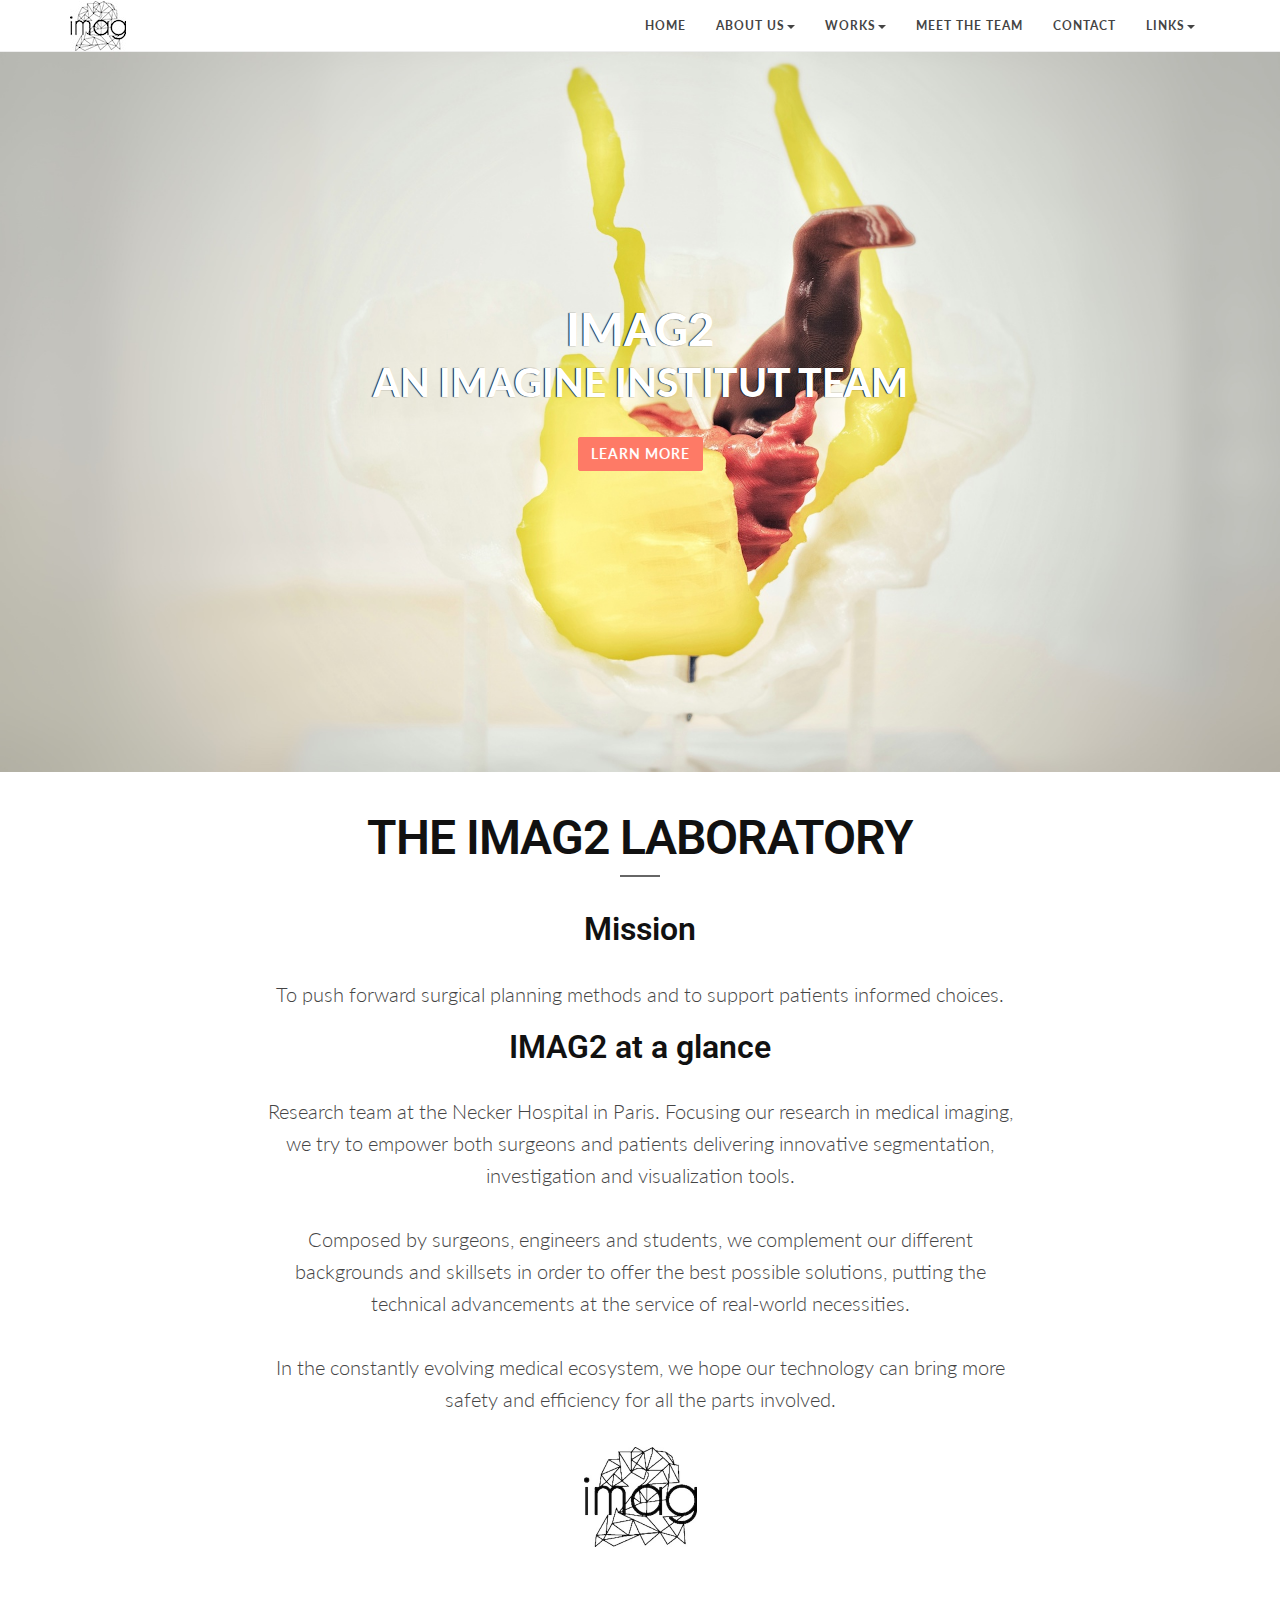
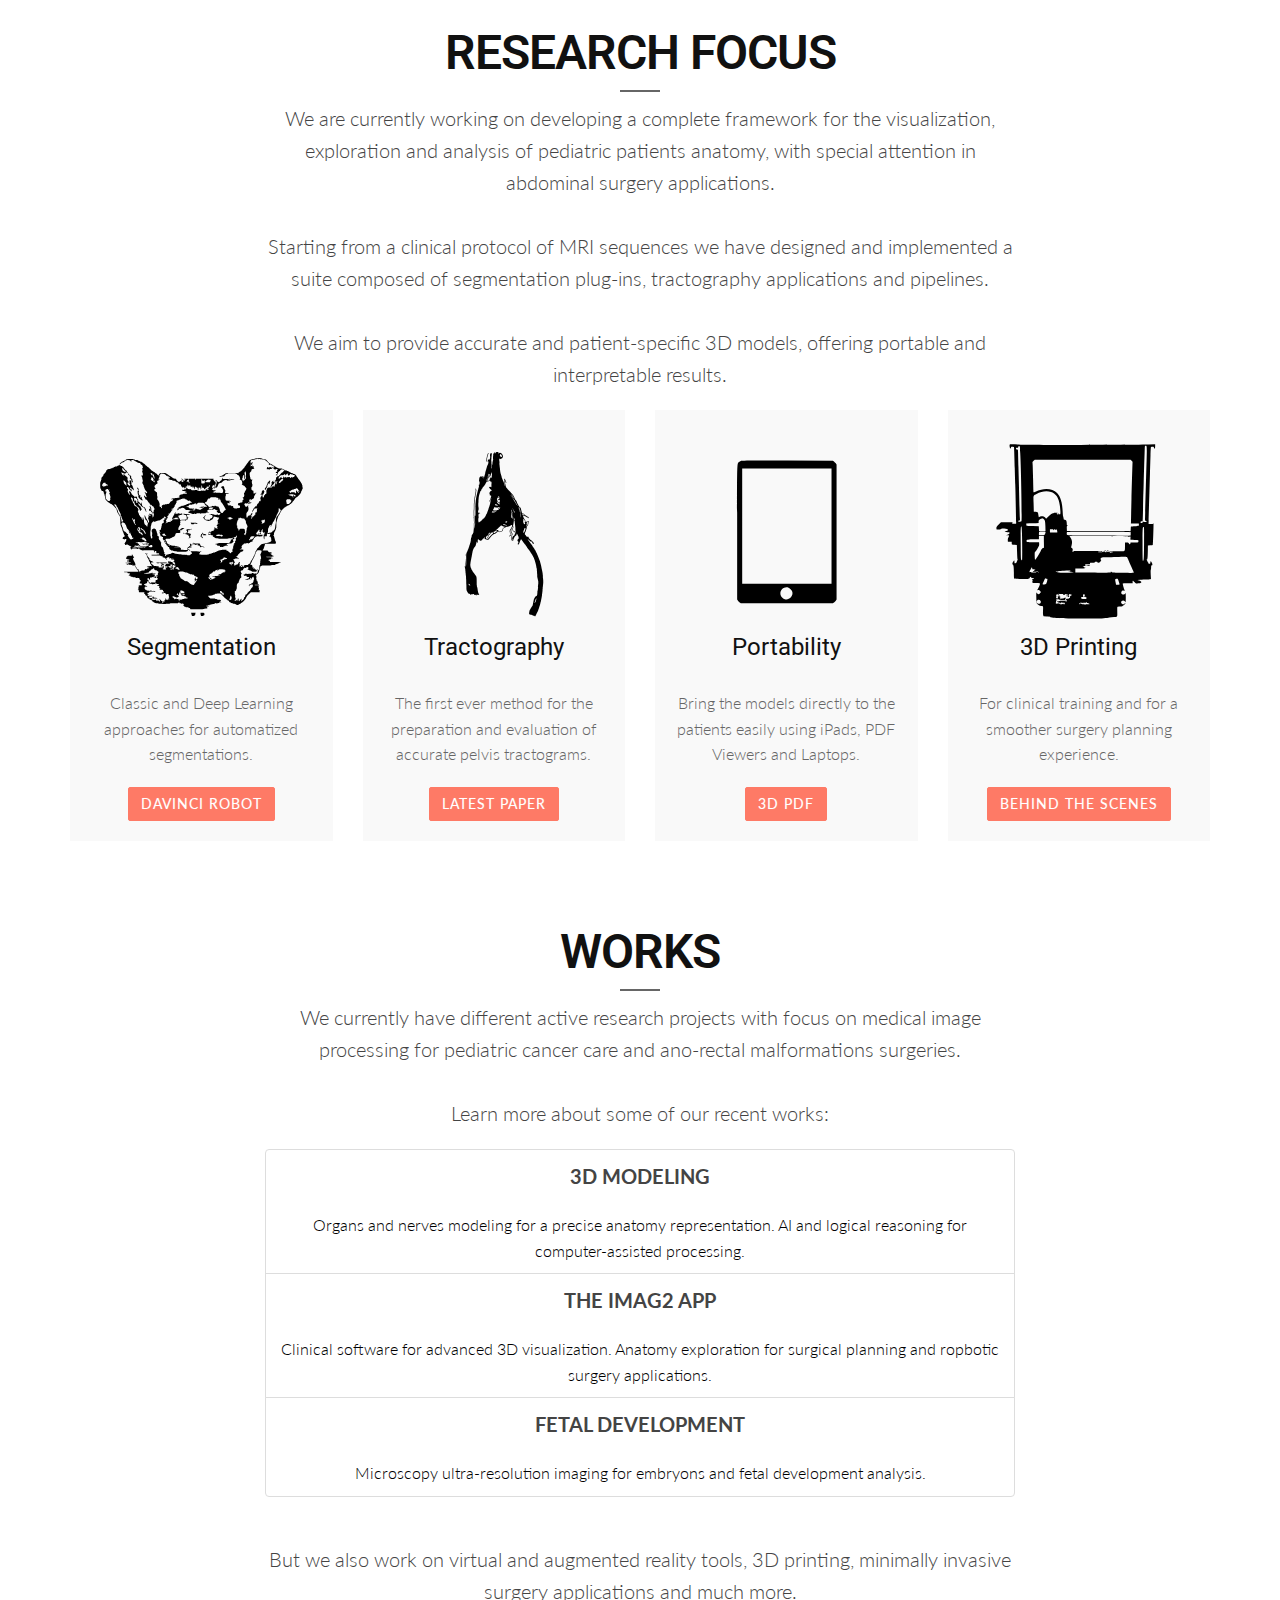
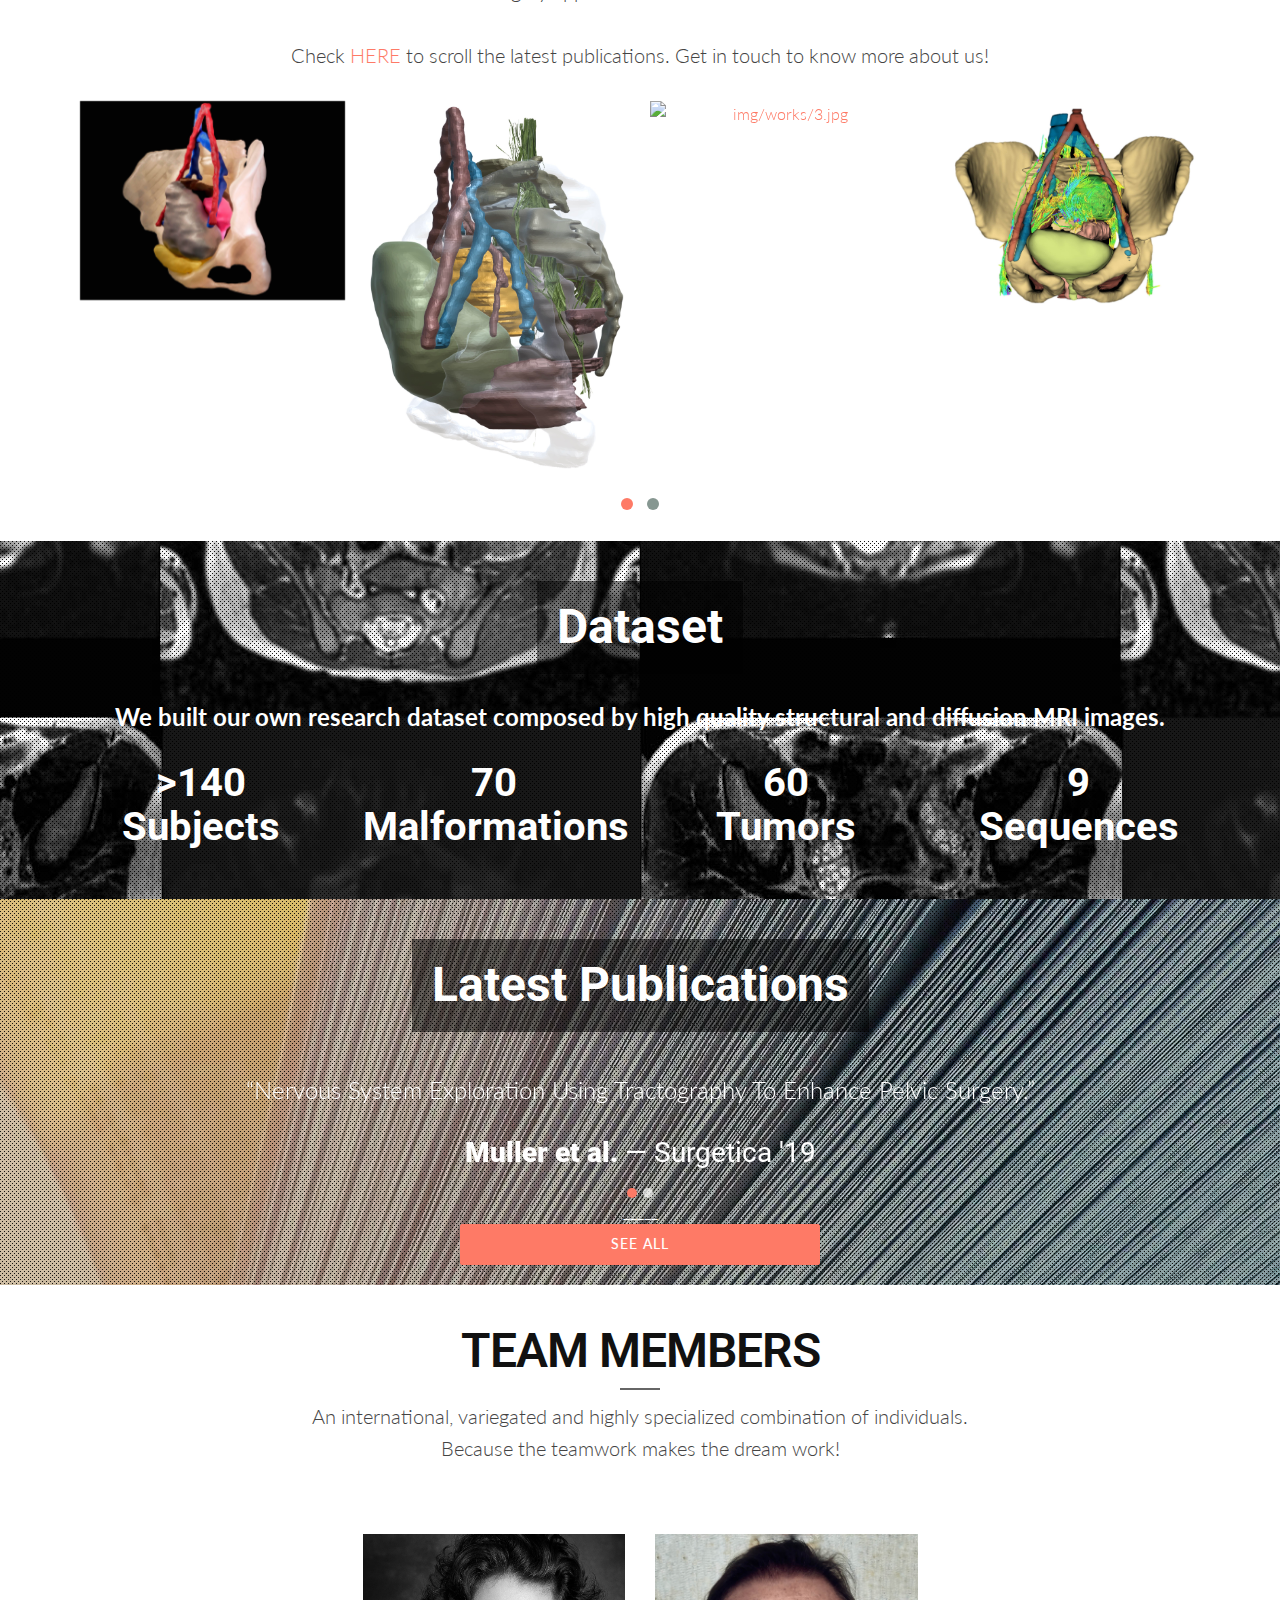
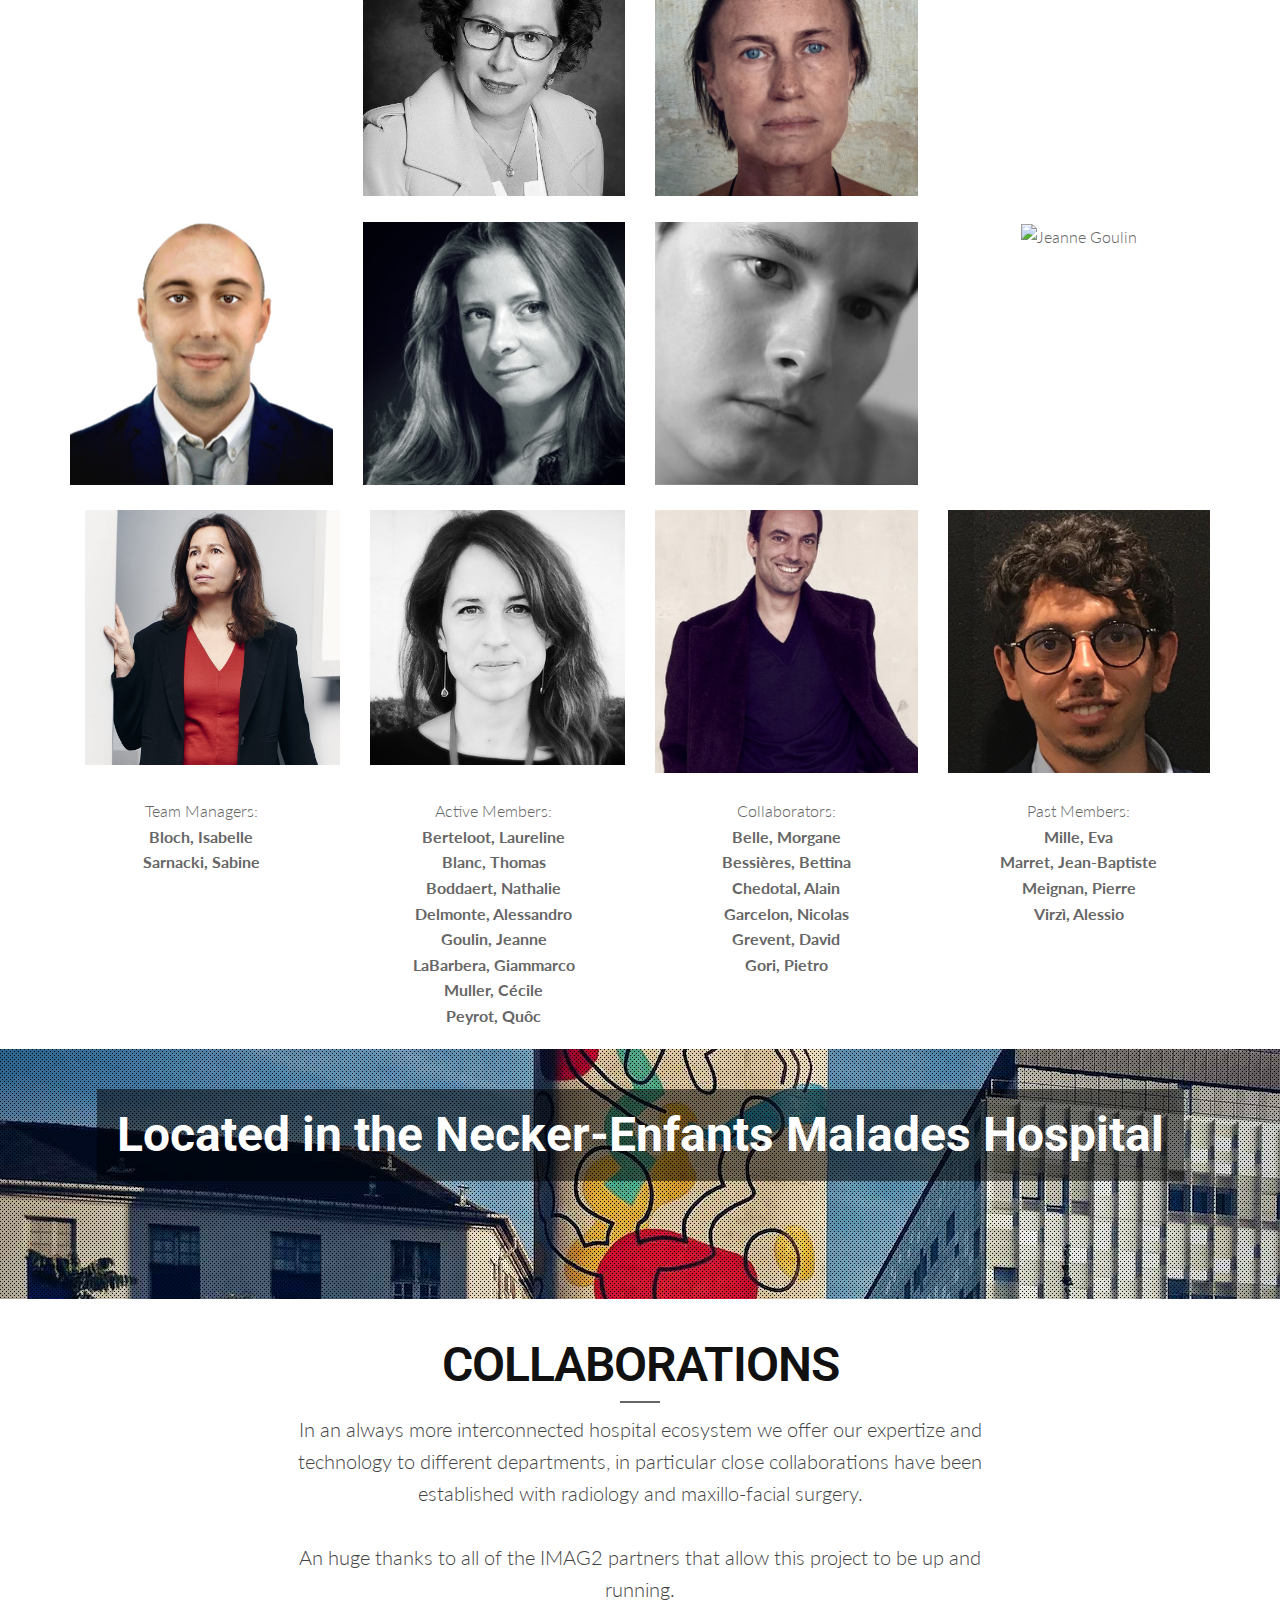
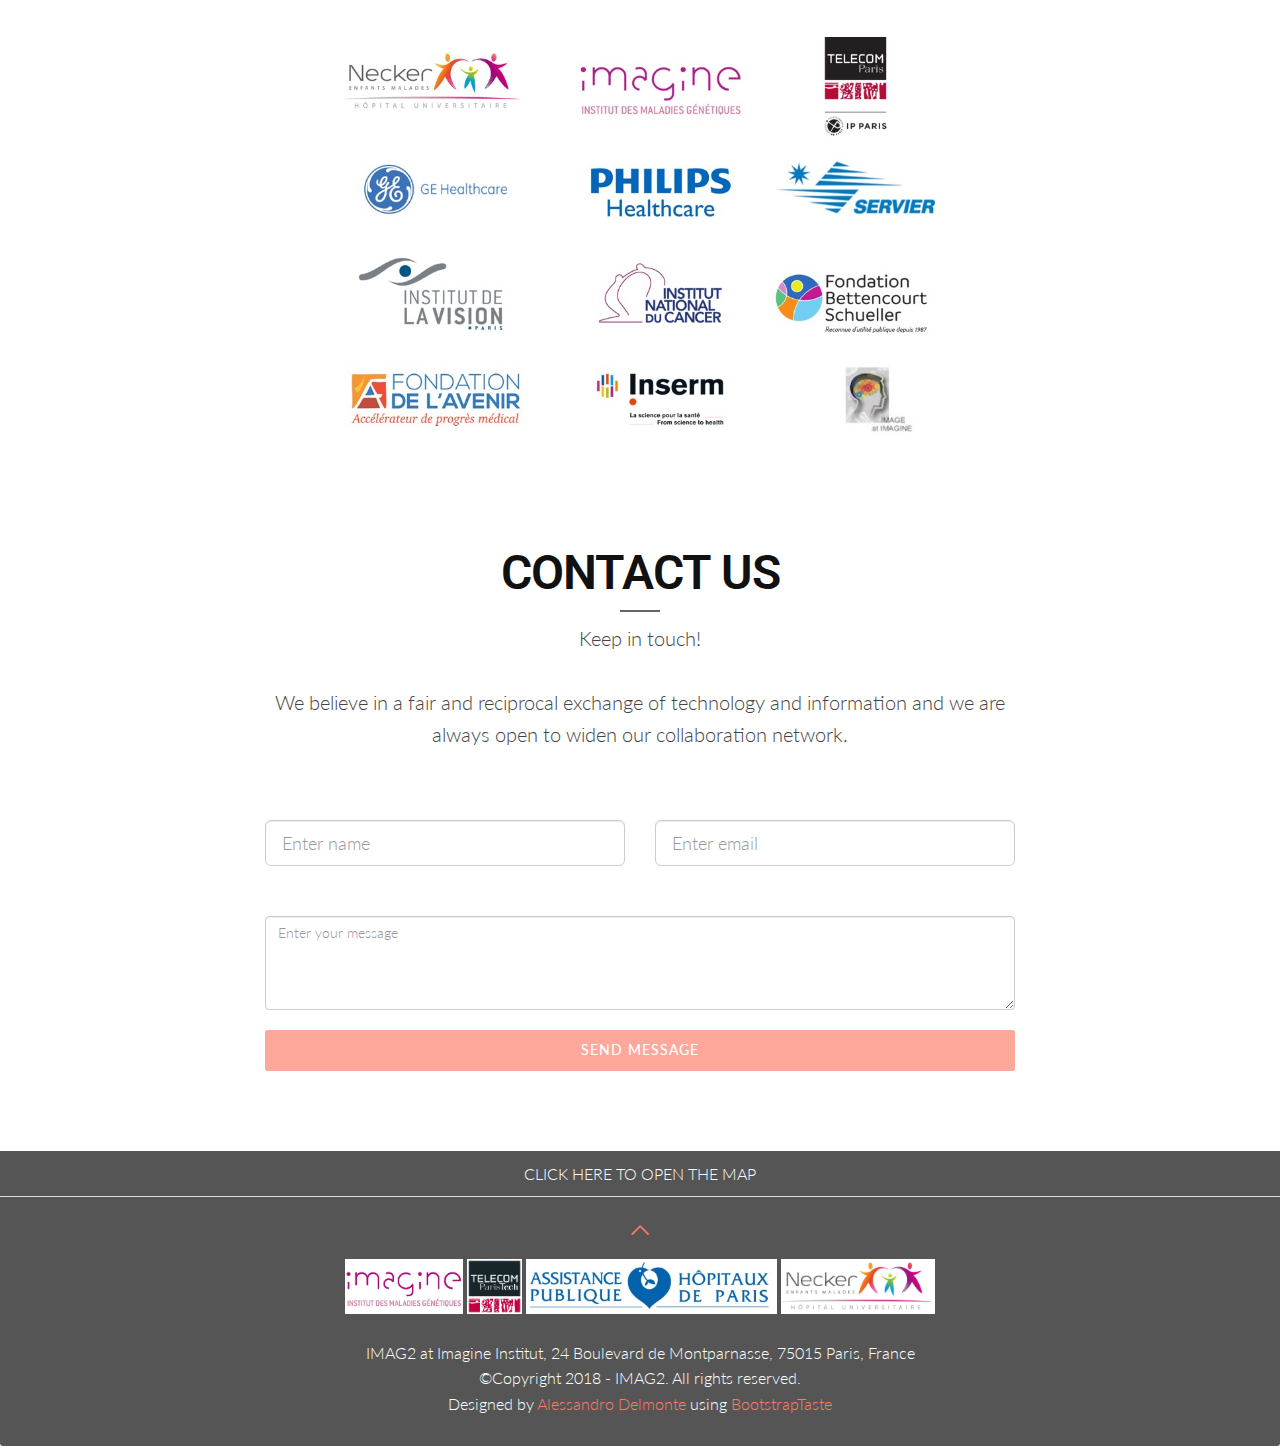
==== commit 9165ea3a: "version 2.0" ====
--- a/index.html
+++ b/index.html
@@ -36,7 +36,6 @@
     <meta name="msapplication-TileColor" content="#ffffff">
     <meta name="msapplication-TileImage" content="favicons/ms-icon-144x144.png">
     <meta name="theme-color" content="#ffffff">
-
 </head>
 
 <!--<body id="page-top" data-spy="scroll" data-target=".navbar-custom">-->
@@ -312,7 +311,8 @@
                                                                                     class="img-responsive"
                                                                                     alt="img/works/1.jpg"></a></div>
                     <div class="item"><a href="img/works/2.jpg"
-                                         title="Starting from non-irradiating MRI scans, semi-automatic methods perform the recognition of complex pelvic structures."
+                                         title="Starting from non-irradiating MRI scans, semi-automatic methods perform the recognition of complex pelvic structures.
+Picture: Inflammatory Myofibroblastic Tumor"
                                          data-lightbox-gallery="gallery1"
                                          data-lightbox-hidpi="img/works/2.jpg"><img src="img/works/2.jpg"
                                                                                     class="img-responsive "
@@ -325,19 +325,19 @@
                                                                                     class="img-responsive "
                                                                                     alt="img/works/3.jpg"></a></div>
                     <div class="item"><a href="img/works/4.jpg" title="The anatomical segmentation are complemented by a precise representation of the
-                    nervous system network. Picture: Presacral neurofibroma in 12 years old girl."
+                    nervous system network. Picture: Embryonal Rhabdomyosarcoma."
                                          data-lightbox-gallery="gallery1"
                                          data-lightbox-hidpi="img/works/4.jpg"><img src="img/works/4.jpg"
                                                                                     class="img-responsive "
                                                                                     alt="img/works/4.jpg"></a></div>
-                    <div class="item"><a href="img/works/5_new.jpg"
+                    <div class="item"><a href="img/works/5.jpg"
                                          title="The portability workflow complete the experience giving the possibility to easily share the reconstructions with colleagues, patients and researchers."
                                          data-lightbox-gallery="gallery1"
-                                         data-lightbox-hidpi="img/works/5_new.jpg"><img src="img/works/5_new.jpg"
+                                         data-lightbox-hidpi="img/works/5.jpg"><img src="img/works/5.jpg"
                                                                                     class="img-responsive"
-                                                                                    alt="img/works/5_new.jpg"></a></div>
+                                                                                    alt="img/works/5.jpg"></a></div>
                     <div class="item"><a href="img/works/6.jpg"
-                                         title="The modeling algorithms try to exploit the surgeons experience offering readable interfaces and clear interactions. Picture: The Pelvis Query Language."
+                                         title="The modeling algorithms exploit the surgeons experience offering readable interfaces and clear interactions. Picture: Complete Rectal Duplication."
                                          data-lightbox-gallery="gallery1"
                                          data-lightbox-hidpi="img/works/6.jpg"><img src="img/works/6.jpg"
                                                                                     class="img-responsive "
@@ -371,13 +371,13 @@
         </div>
         <div class="row appear stats color-white txt-shadow">
             <div class="col-md-3">
-                <h3 class="text-center" style="color: #fff;font-size:40px;"><b>>120<br>Subjects</b></h3>
+                <h3 class="text-center" style="color: #fff;font-size:40px;"><b>>140<br>Subjects</b></h3>
             </div>
             <div class="col-md-3">
-                <h3 class="text-center" style="color: #fff;font-size:40px;"><b>60<br>Malformations</b></h3>
+                <h3 class="text-center" style="color: #fff;font-size:40px;"><b>70<br>Malformations</b></h3>
             </div>
             <div class="col-md-3">
-                <h3 class="text-center" style="color: #fff;font-size:40px;"><b>55<br>Tumors</b></h3>
+                <h3 class="text-center" style="color: #fff;font-size:40px;"><b>60<br>Tumors</b></h3>
             </div>
             <div class="col-md-3">
                 <h3 class="text-center" style="color: #fff;font-size:40px;"><b>9<br>Sequences</b></h3>
@@ -437,7 +437,6 @@
     </div>
     <div class="text-center">
         <div class="container">
-
             <div class="row">
                 <div class="col-xs-0 col-sm-0 col-md-3">
                 </div>
@@ -484,7 +483,6 @@
                     </div>
                     <br>
                 </div>
-
                 <div class="col-xs-6 col-sm-6 col-md-3">
                     <div class="team-wrapper-small">
                         <div class="team-wrapper-overlay">
@@ -514,19 +512,17 @@
                 <div class="col-xs-6 col-sm-6 col-md-3">
                     <div class="team-wrapper-small">
                         <div class="team-wrapper-overlay">
-                            <h5>Pierre Meignan</h5>
+                            <h5>Jeanne Goulin</h5>
                             <p>Master student.</p>
                             <div class="social-icons">
-                                <a href="mailto:pmeign@gmail.com" target="_top">pmeign@gmail.com</a>
+                                <a href="mailto:jeannegoulin_7@hotmail.fr" target="_top">jeannegoulin_7@hotmail.fr</a>
                             </div>
                         </div>
-                        <img src="img/team/pierre.jpg" alt="Pierre Meignan"/>
-                    </div>
-                    <br>
-                </div>
-            </div>
-
-
+                        <img src="img/team/jeanne.jpg" alt="Jeanne Goulin"/>
+                    </div>
+                    <br>
+                </div>
+            </div>
             <div class="col-xs-6 col-sm-6 col-md-3">
                 <div class="team-wrapper-small">
                     <div class="team-wrapper-overlay">
@@ -571,19 +567,17 @@
                 <div class="col-xs-6 col-sm-6 col-md-3">
                     <div class="team-wrapper-small">
                         <div class="team-wrapper-overlay">
-                            <h5>Alessio Virzì</h5>
+                            <h5>Giammarco LaBarbera</h5>
                             <p>PhD student.</p>
                             <div class="social-icons">
-                                <a href="mailto:alessio.virz@gmail.com" target="_top">alessio.virz@gmail.com</a>
+                                <a href="mailto:alessio.virz@gmail.com" target="_top">giammarco.labarbera93@gmail.com</a>
                             </div>
                         </div>
-                        <img src="img/team/alessio.jpg" alt="Alessio Virzì"/>
-                    </div>
-                    <br>
-                </div>
-            </div>
-
-
+                        <img src="img/team/giammarco.jpg" alt="Giammarco LaBarbera"/>
+                    </div>
+                    <br>
+                </div>
+            </div>
             <div class="row">
                 <div class="col-xs-6 col-sm-3 col-md-3">
                     Team Managers:<br><b>Bloch, Isabelle</b><br><b>Sarnacki, Sabine</b>
@@ -591,14 +585,14 @@
                 <div class="col-xs-6 col-sm-3 col-md-3">
                     Active Members:<br><b>Berteloot, Laureline</b><br><b>Blanc, Thomas</b><br><b>Boddaert,
                     Nathalie</b><br><b>Delmonte,
-                    Alessandro</b><br><b>Meignan, Pierre</b><br><b>Muller, Cécile</b><br><b>Peyrot, Quôc</b>
+                    Alessandro</b><br><b>Goulin, Jeanne</b><br><b>LaBarbera, Giammarco</b><br><b>Muller, Cécile</b><br><b>Peyrot, Quôc</b>
                 </div>
                 <div class="col-xs-6 col-sm-3 col-md-3">
-                    Collaborators:<br><b>Belle, Morgane</b></b><br><b>Bessières, Bettina</b><br><b>Chedotal,
+                    Collaborators:<br><b>Belle, Morgane</b><br><b>Bessières, Bettina</b><br><b>Chedotal,
                     Alain</b><br><b>Garcelon, Nicolas</b><br><b>Grevent, David</b><br><b>Gori, Pietro</b>
                 </div>
                 <div class="col-xs-6 col-sm-3 col-md-3">
-                    Past Members:<br><b>Mille, Eva</b><br><b>Marret, Jean-Baptiste</b><br><b>Virzì,
+                    Past Members:<br><b>Mille, Eva</b><br><b>Marret, Jean-Baptiste</b><br><b>Meignan, Pierre</b><br><b>Virzì,
                     Alessio</b>
                 </div>
             </div>
@@ -630,7 +624,7 @@
                         and
                         maxillo-facial surgery.<br><br>An huge thanks to all of the IMAG2 partners
                         that allow this project to be up and running.<br><br><img src="img/partners/partners.jpg"
-                                                                                  alt="Partners"/></p>
+                                                                                  alt="Partners" height="400"/></p>
                 </div>
             </div>
         </div>
--- a/css/style.css
+++ b/css/style.css
@@ -2222,4 +2222,9 @@
 
 .noPadding {
     padding: 0 !important;
+}
+.dataTables_paginate a {
+    color: #FE7A66;
+    padding-right: 30px;
+    font-weight: bold;
 }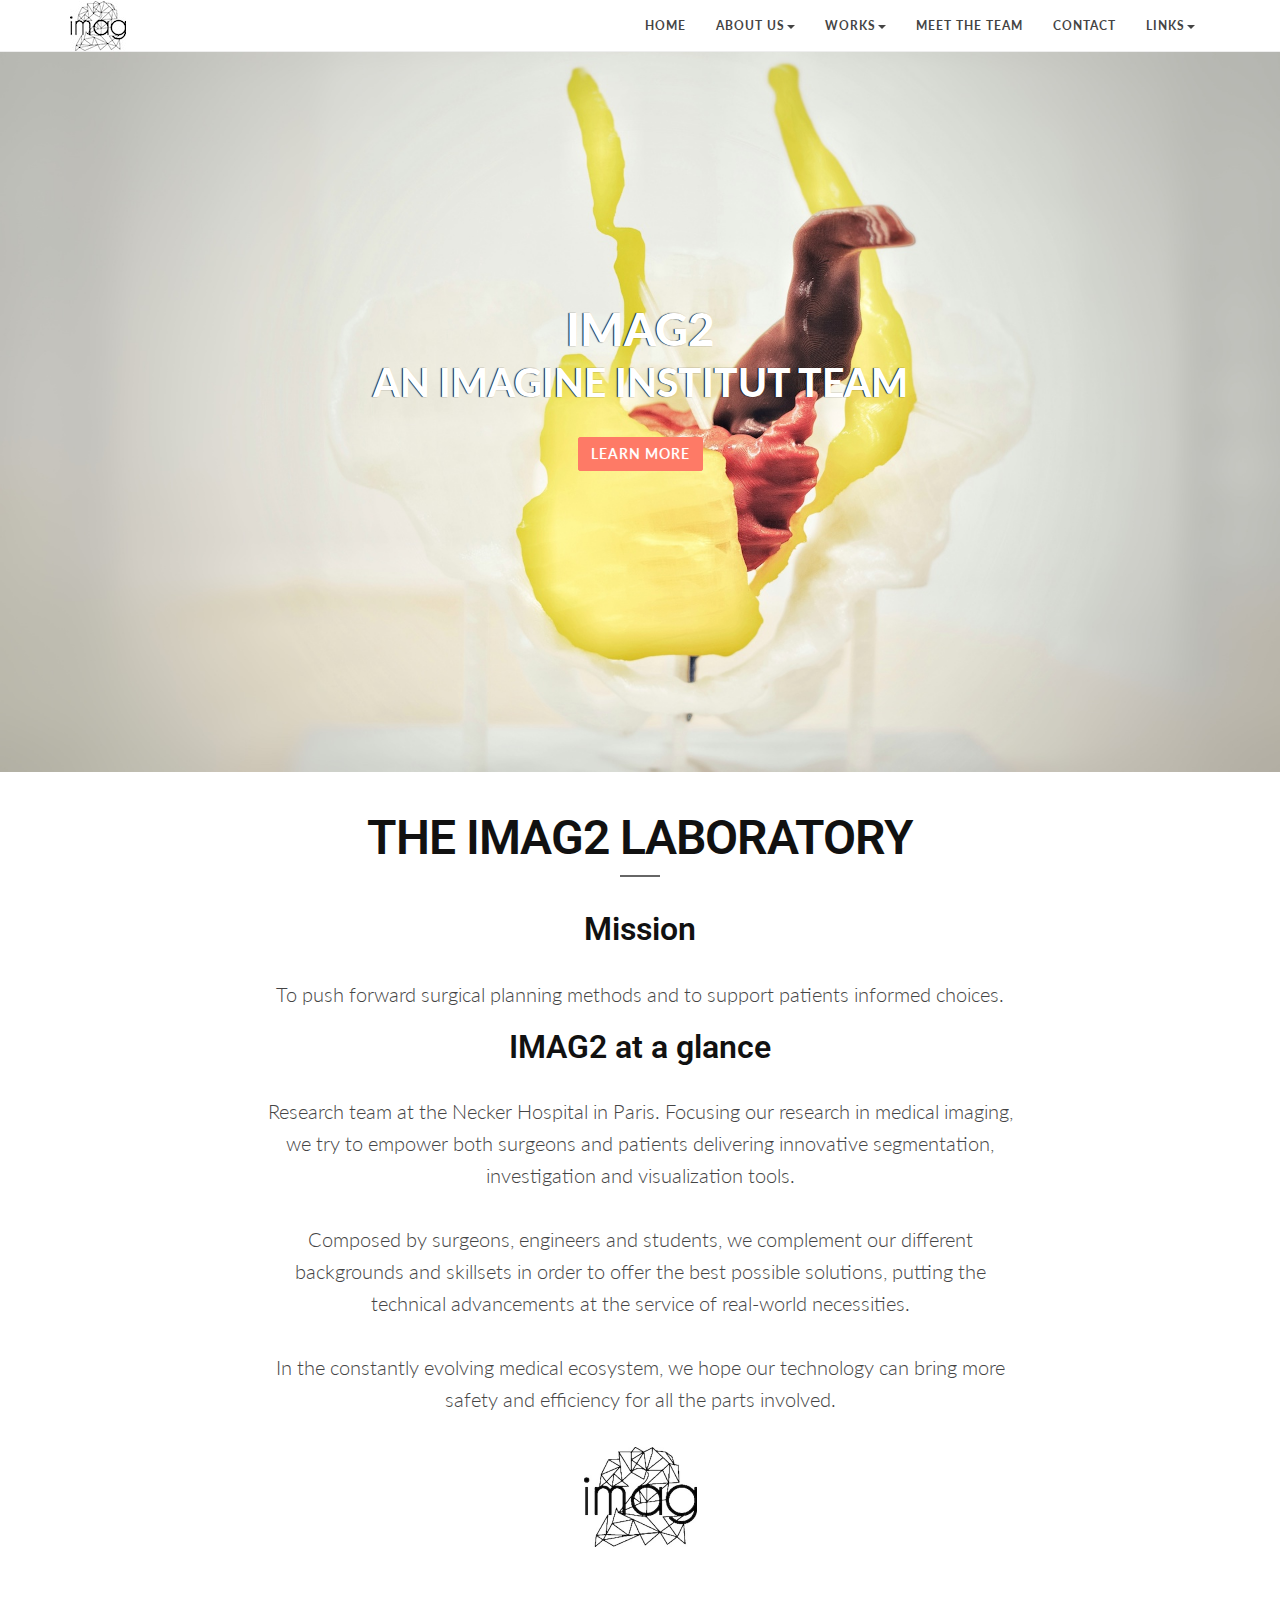
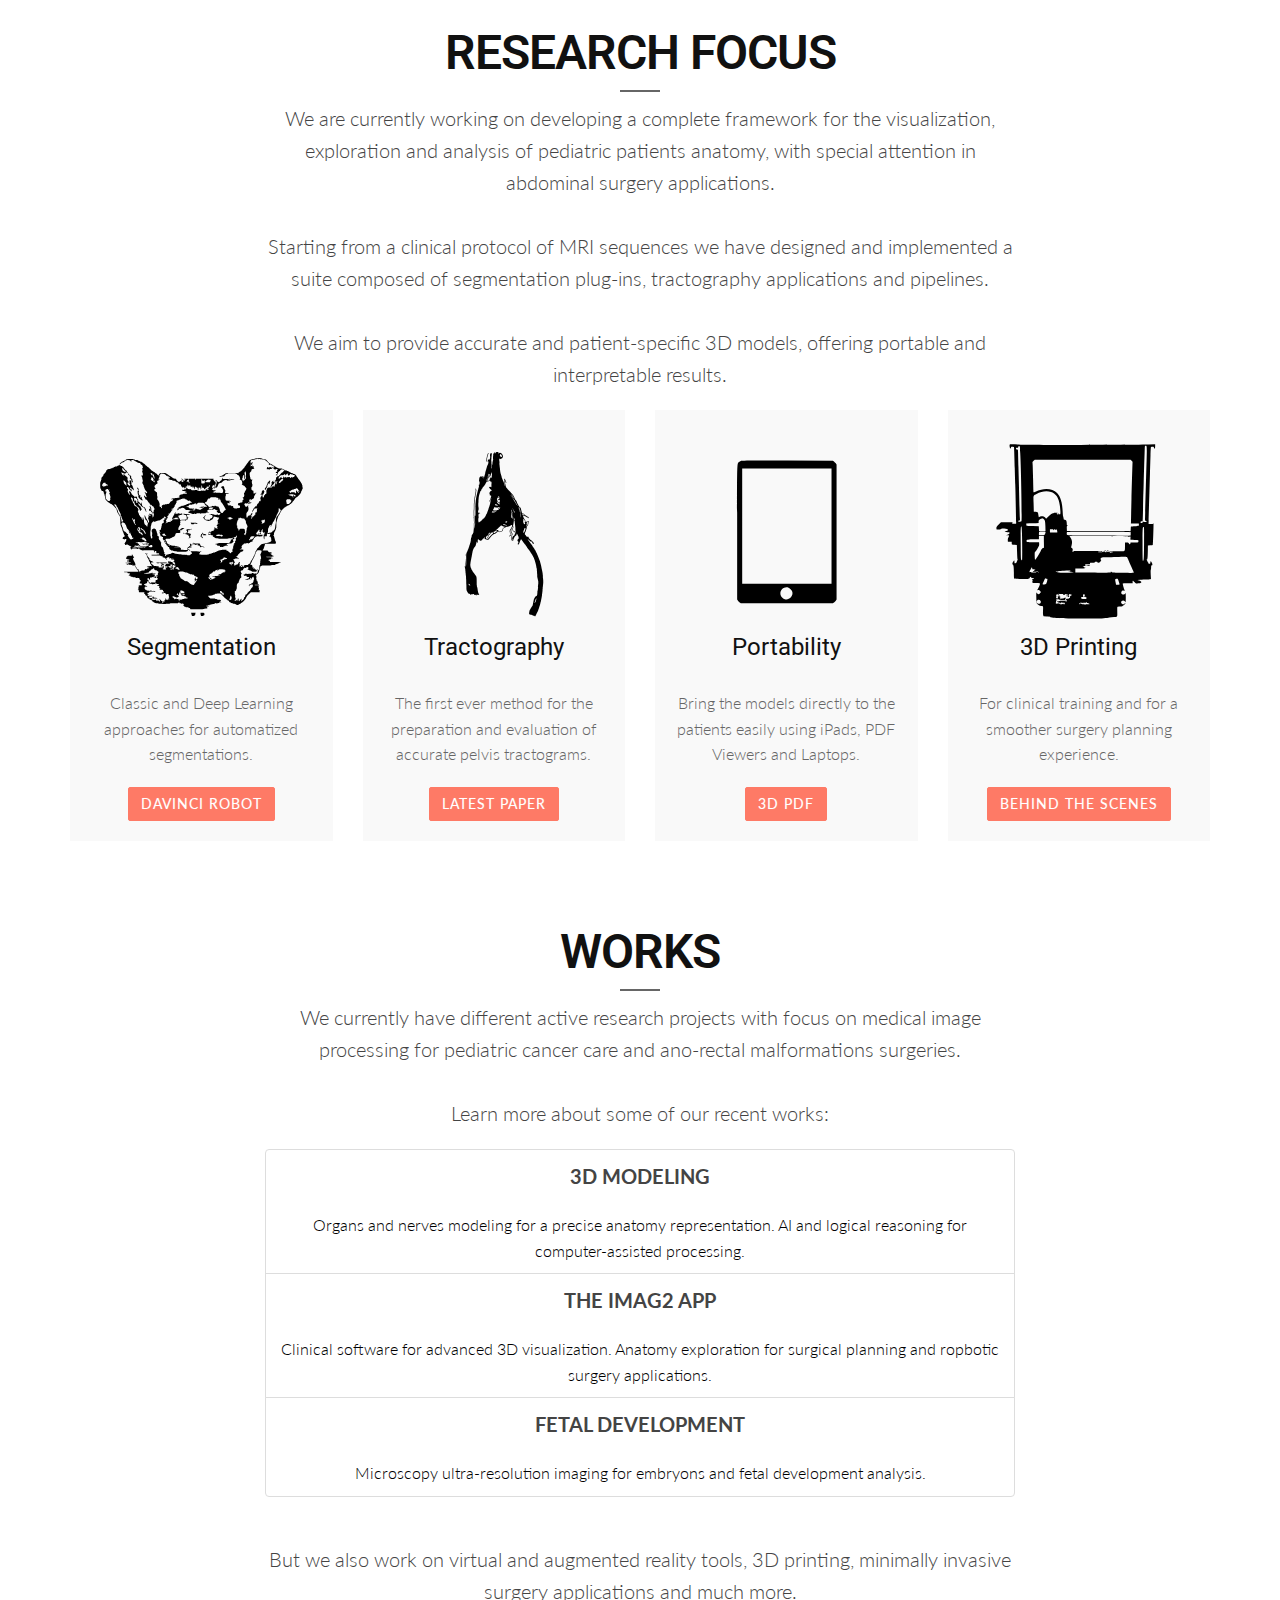
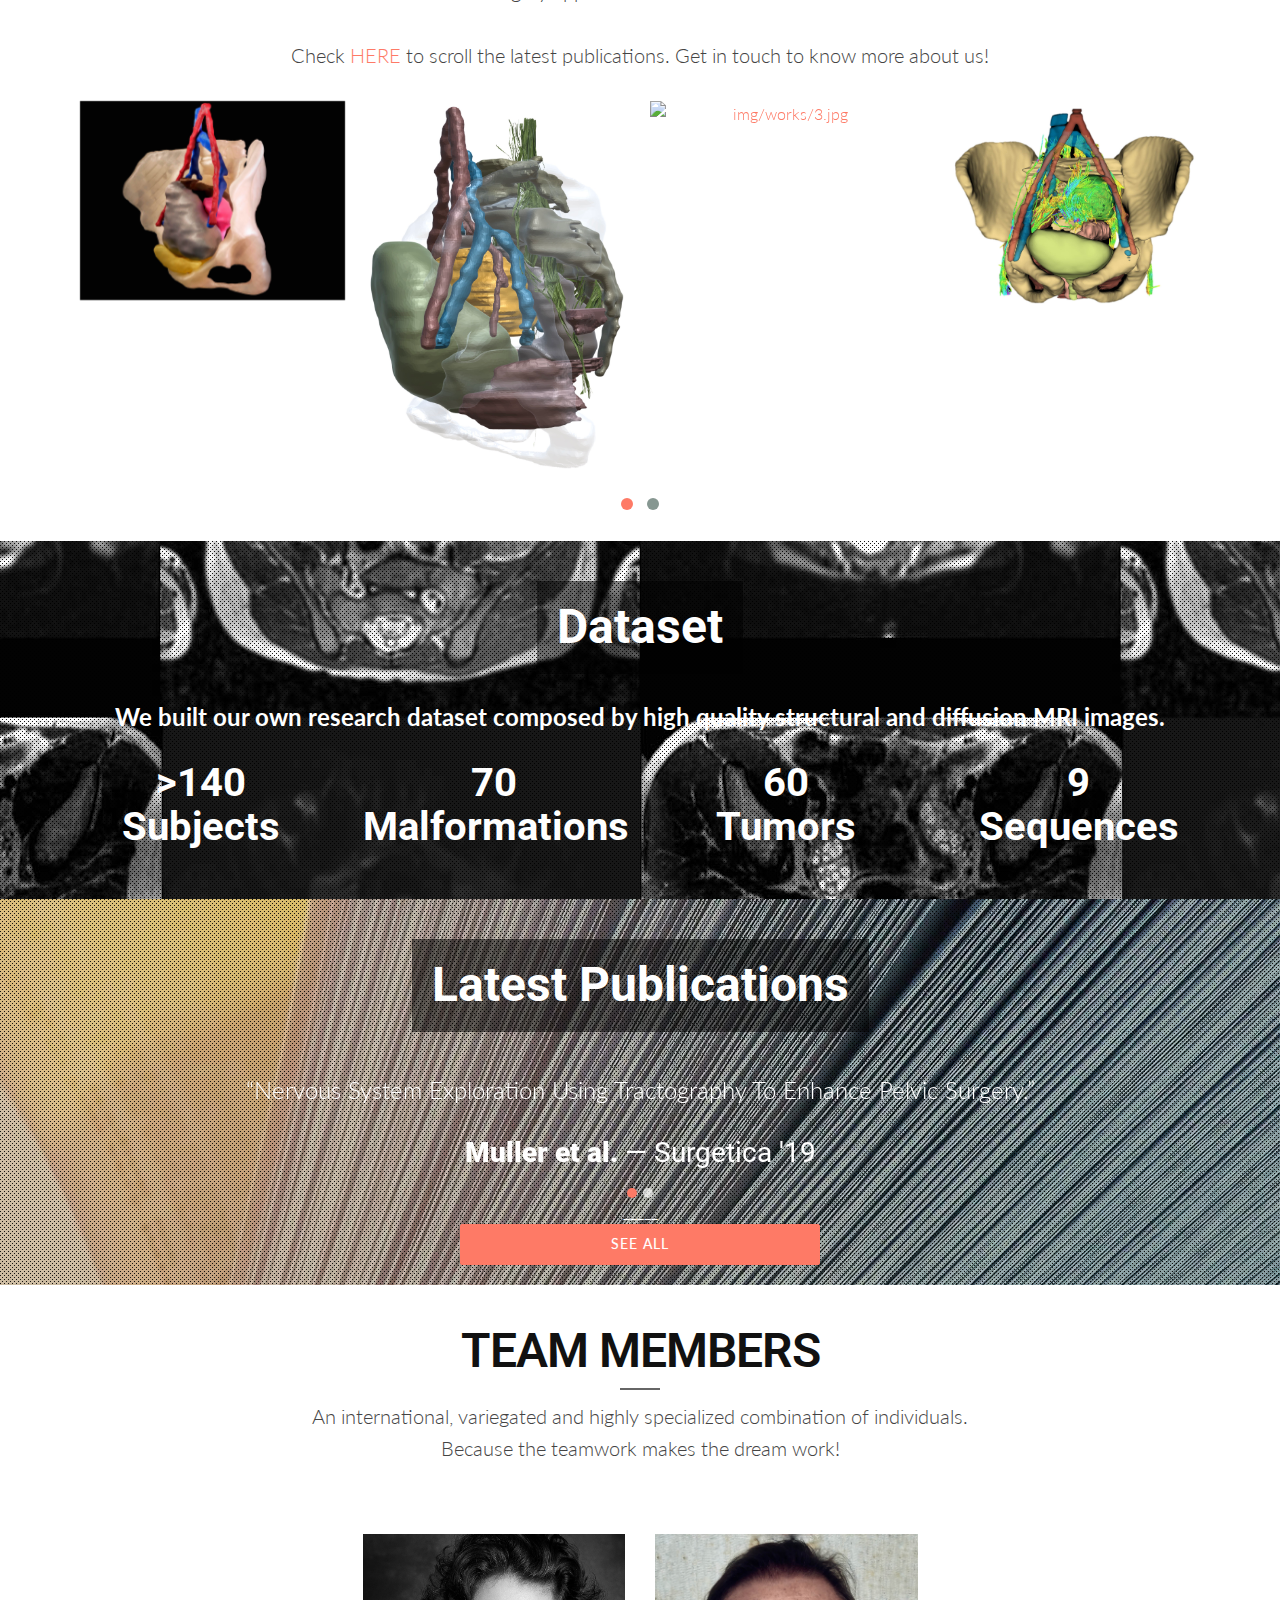
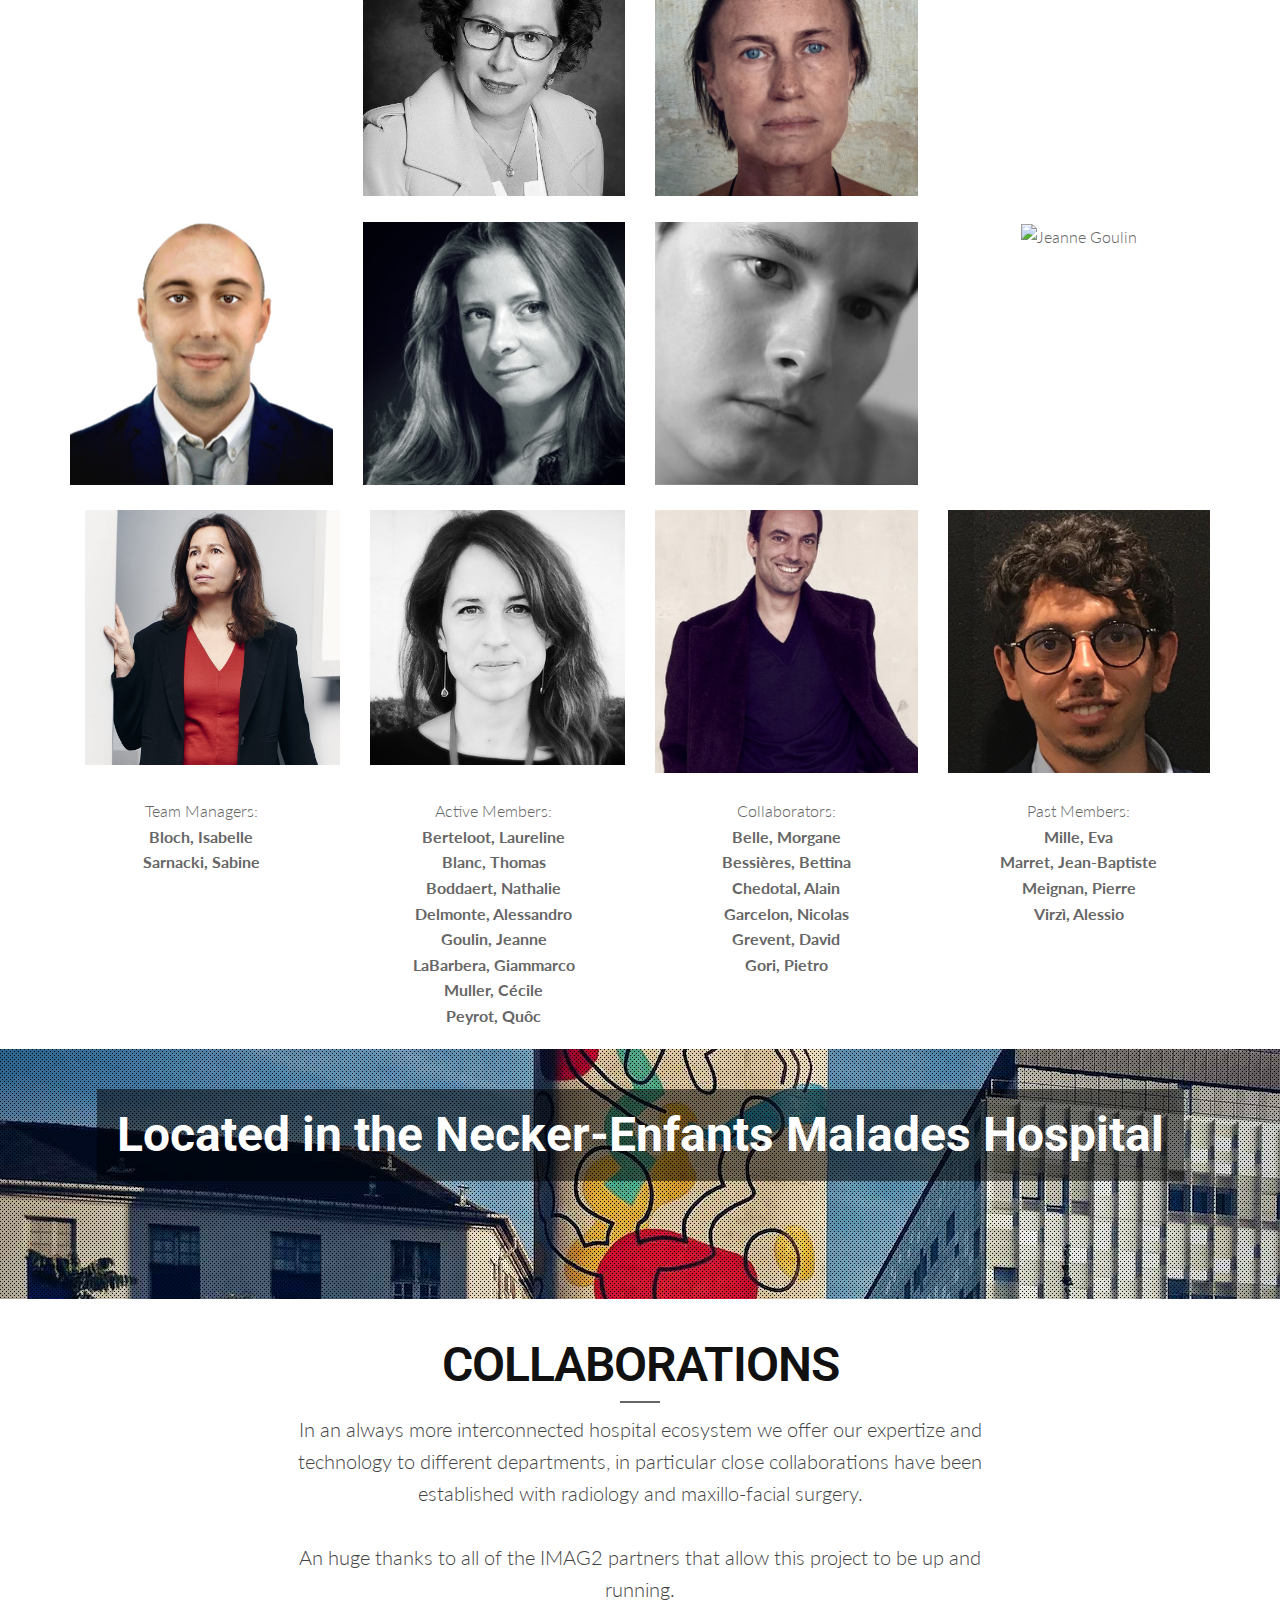
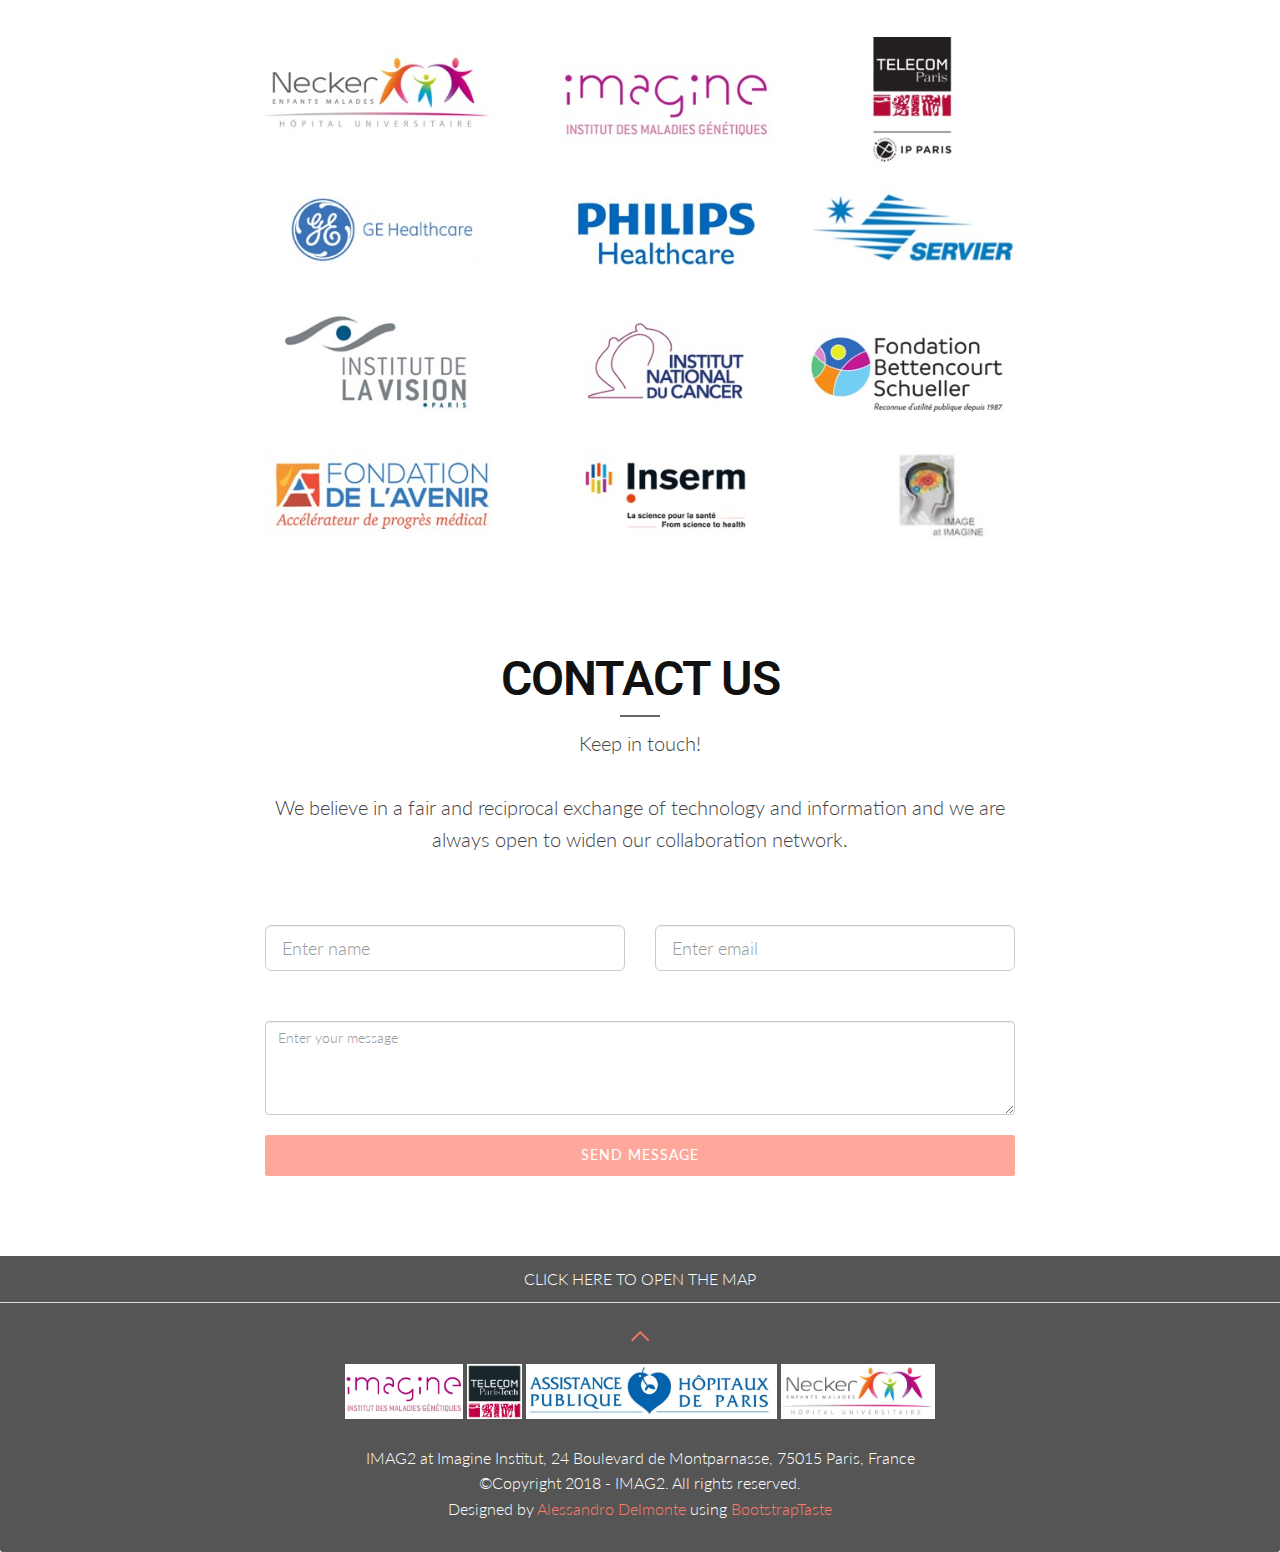
==== commit 97198b80: "fix width of partners" ====
--- a/index.html
+++ b/index.html
@@ -624,7 +624,7 @@
                         and
                         maxillo-facial surgery.<br><br>An huge thanks to all of the IMAG2 partners
                         that allow this project to be up and running.<br><br><img src="img/partners/partners.jpg"
-                                                                                  alt="Partners" height="400"/></p>
+                                                                                  alt="Partners" style="max-width: 100%;"/></p>
                 </div>
             </div>
         </div>
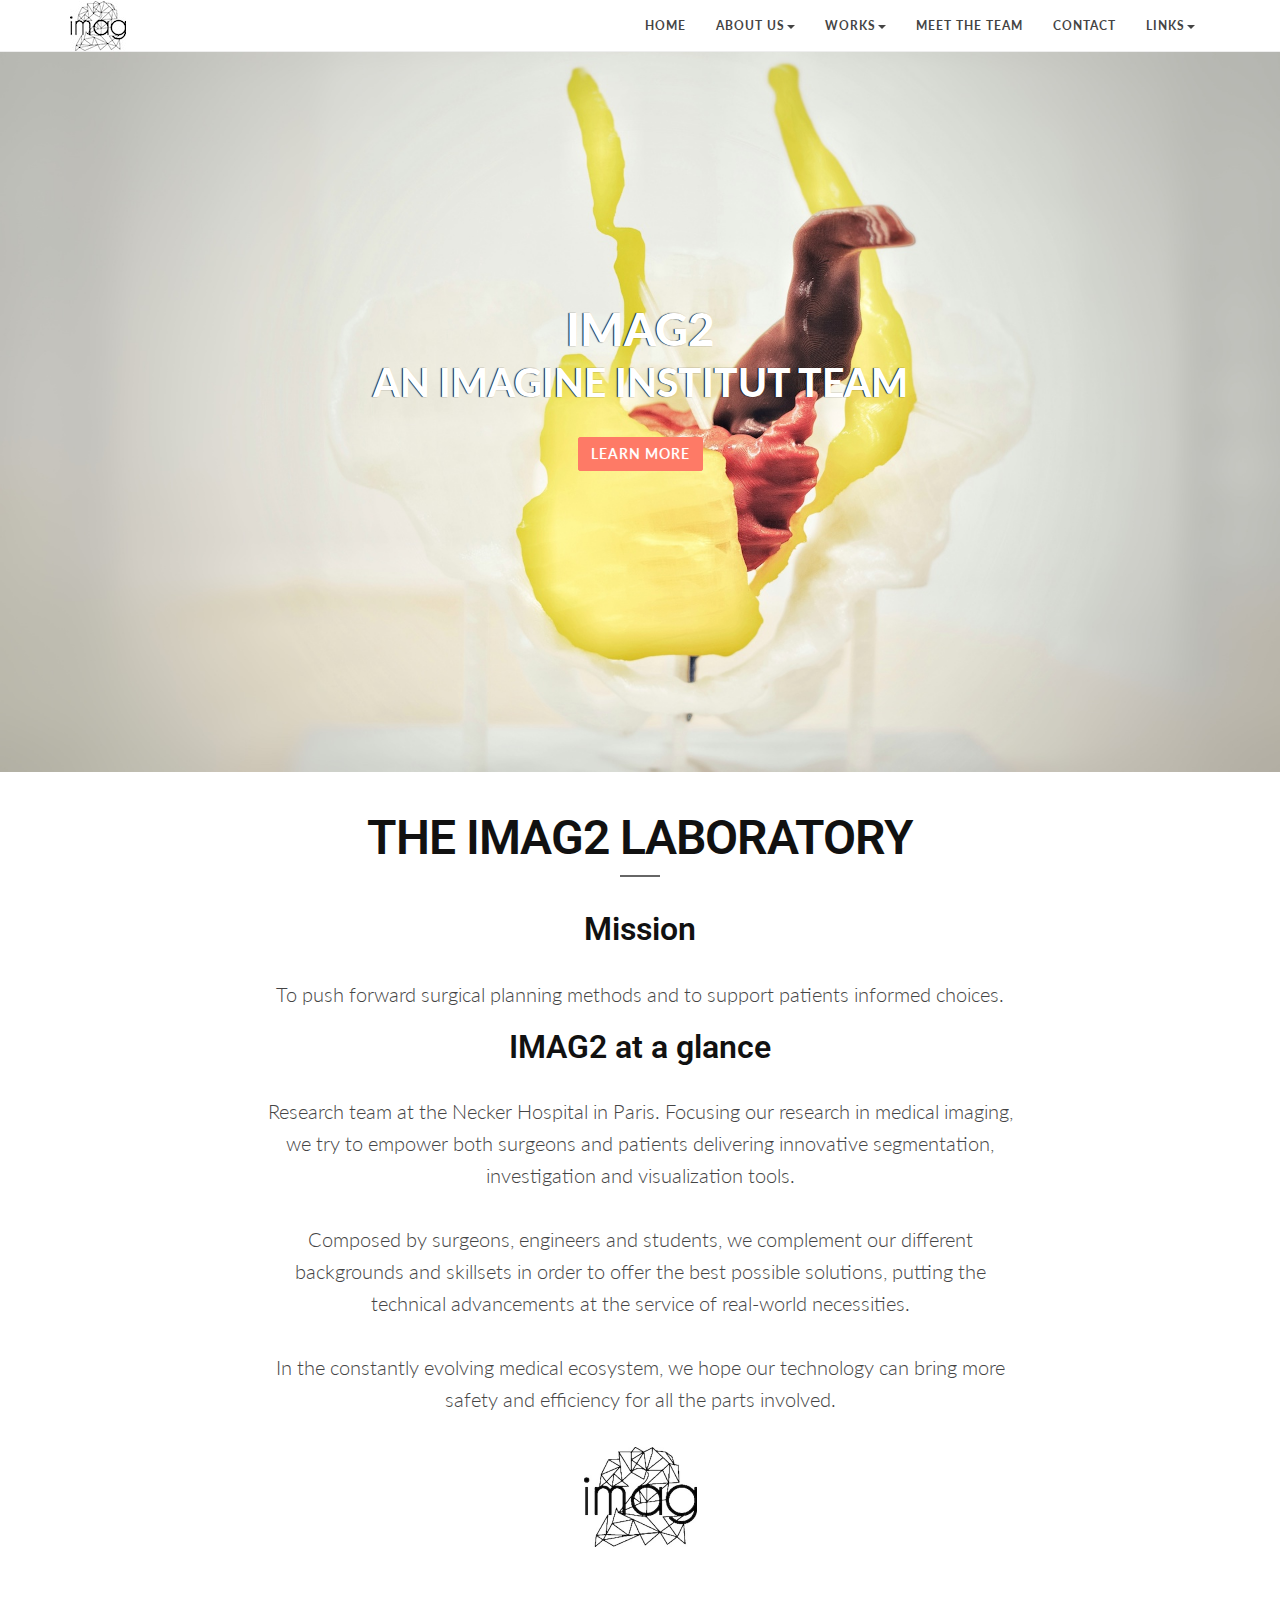
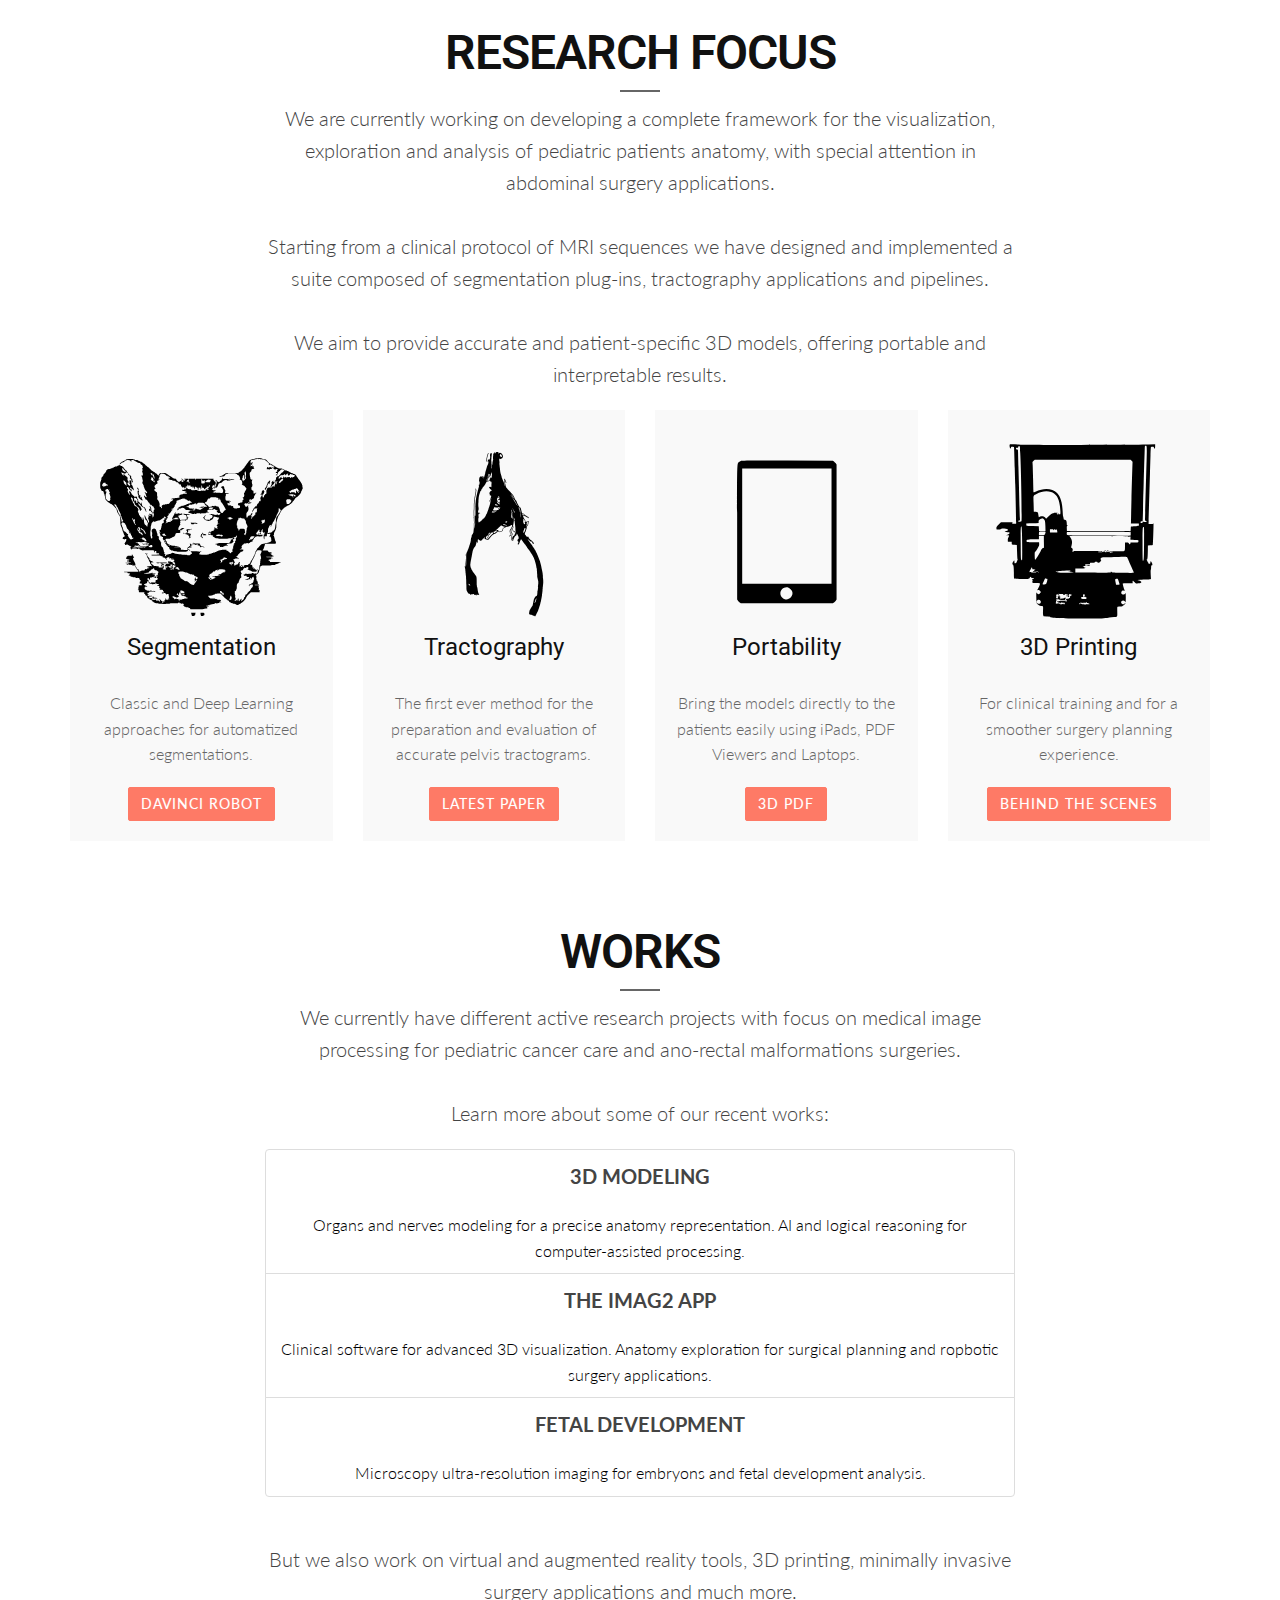
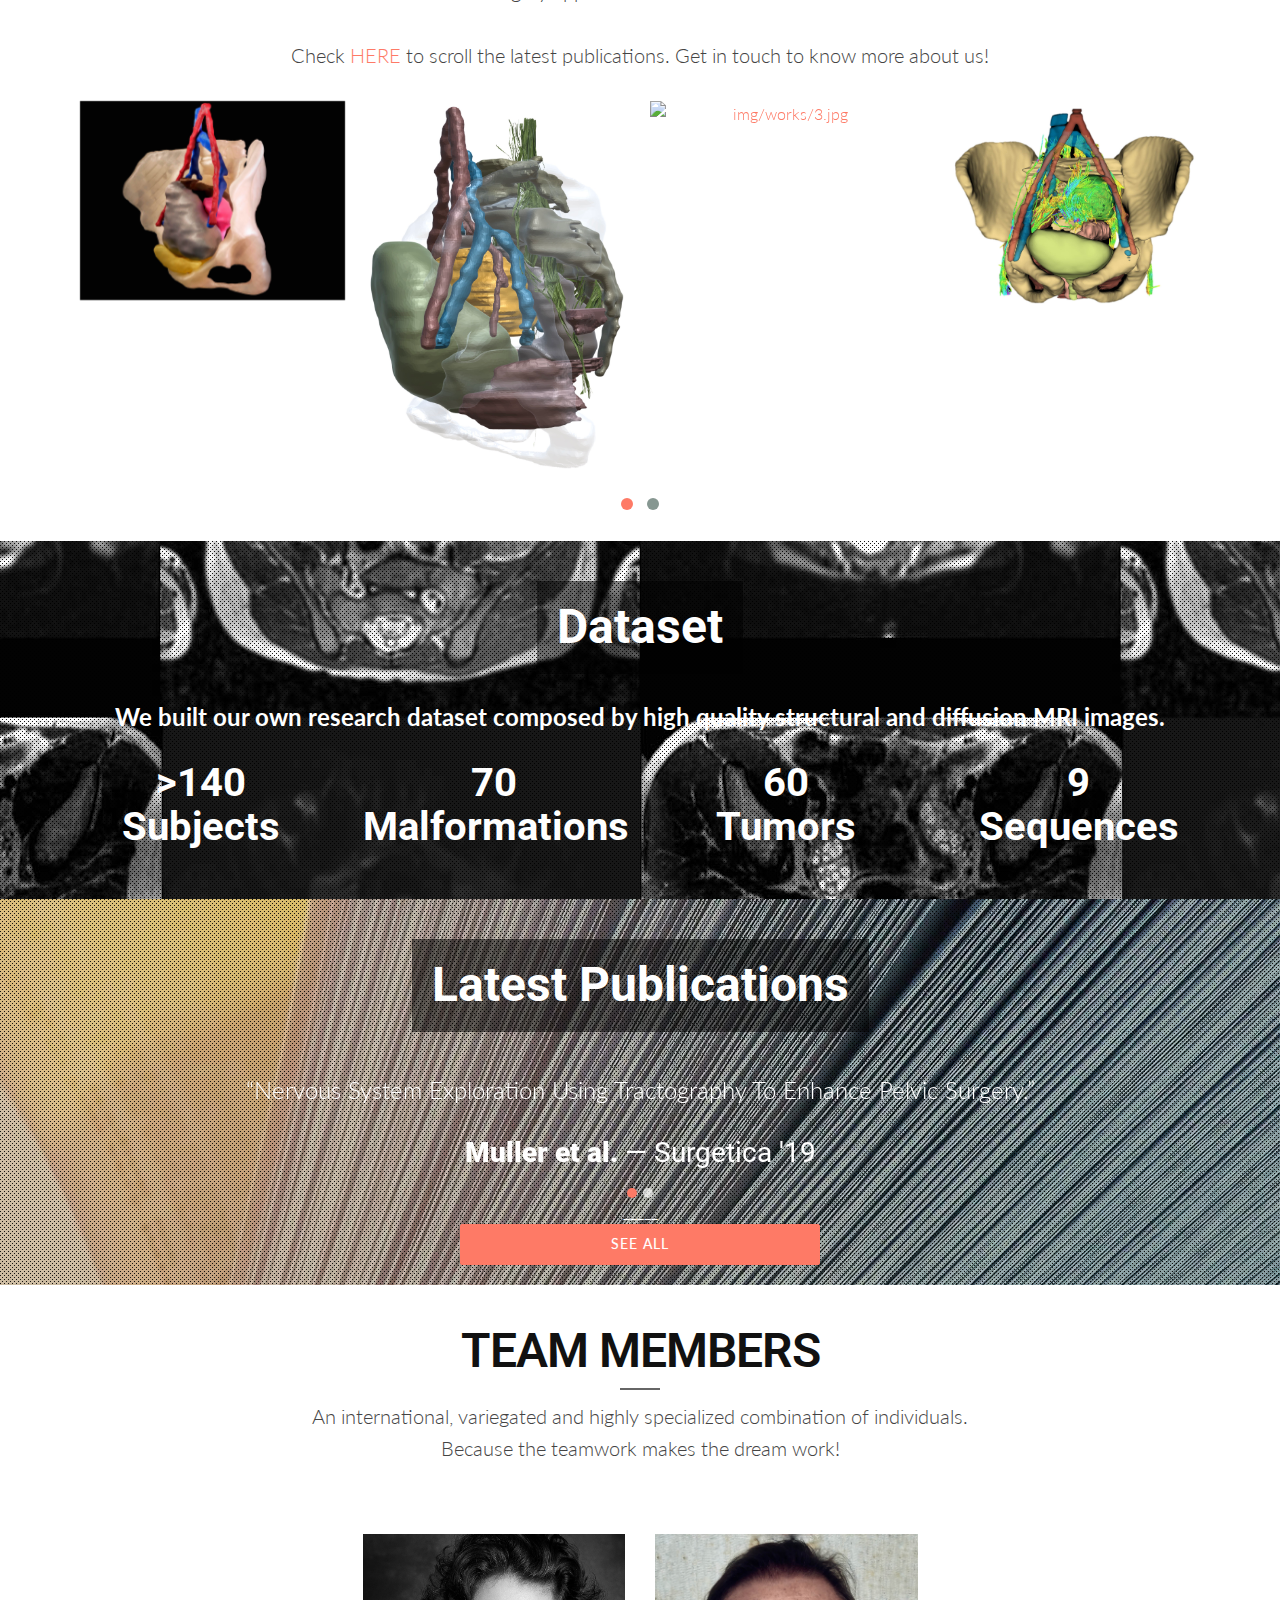
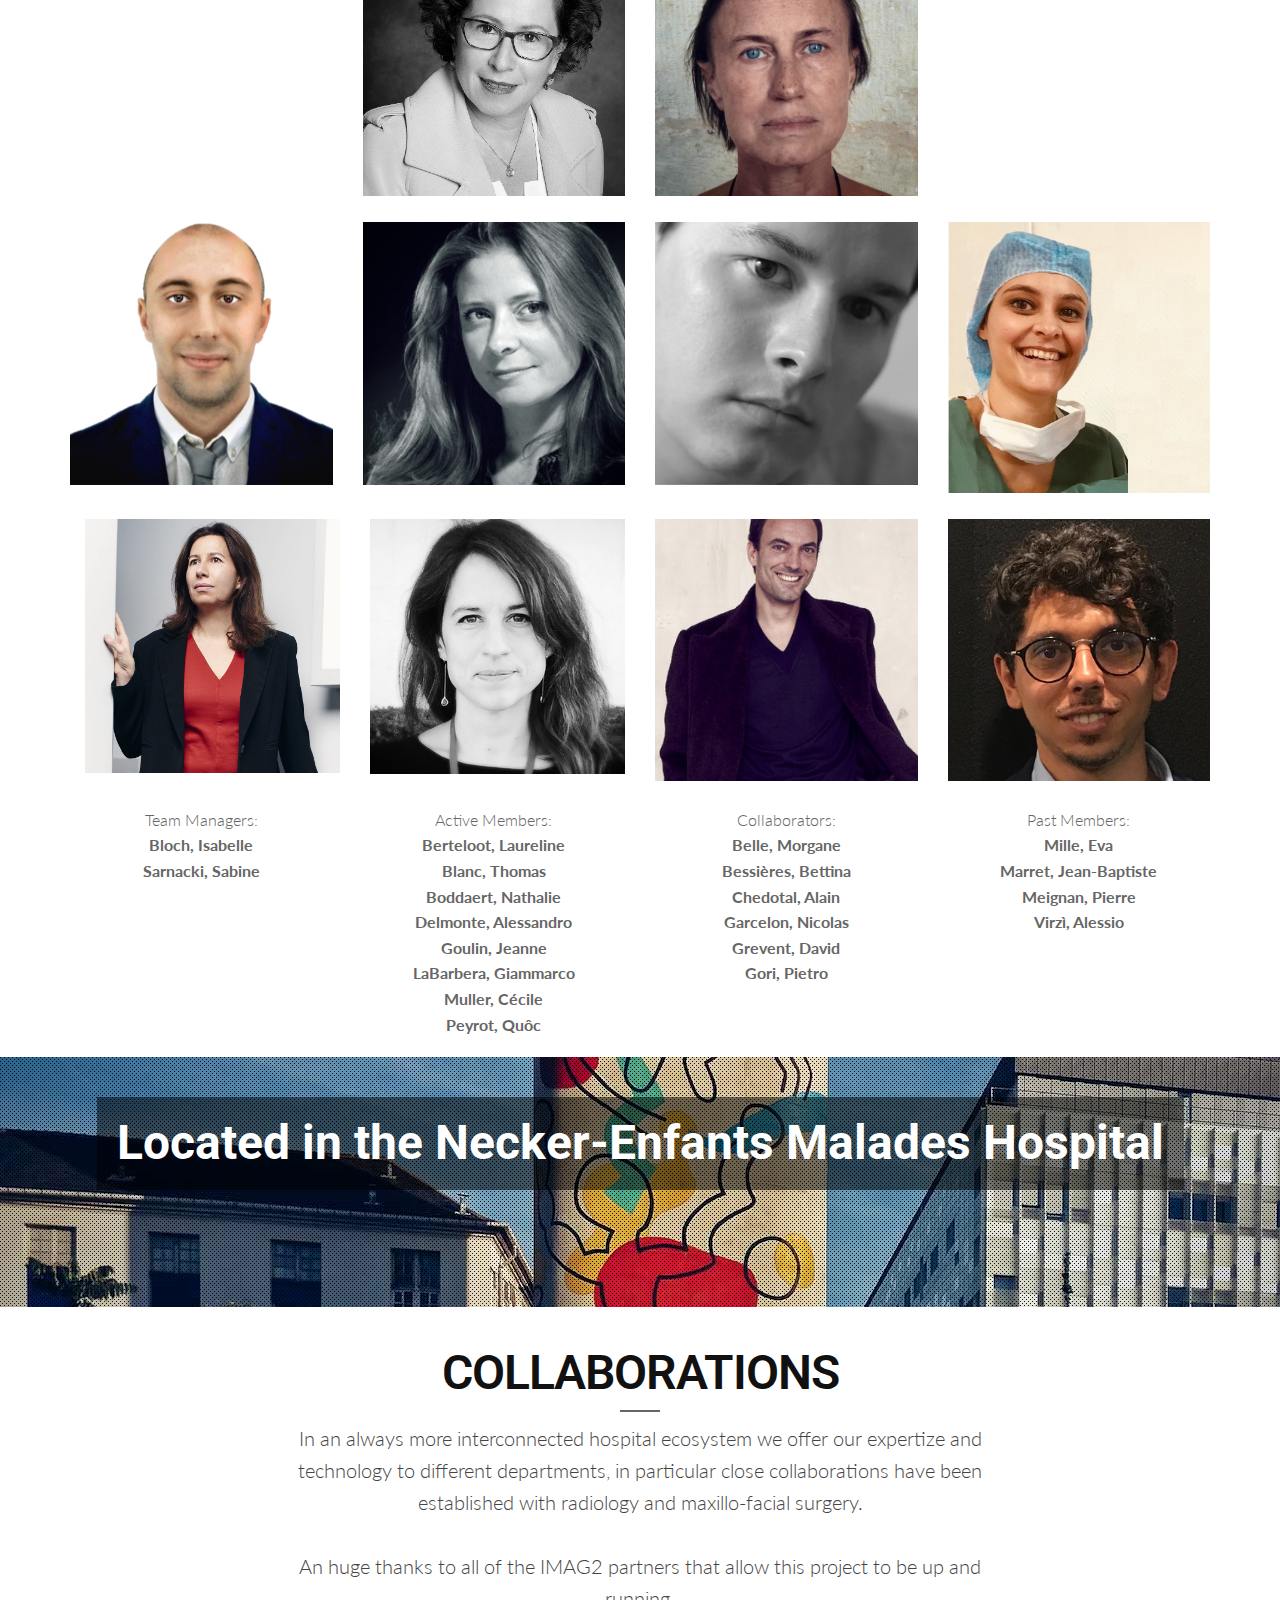
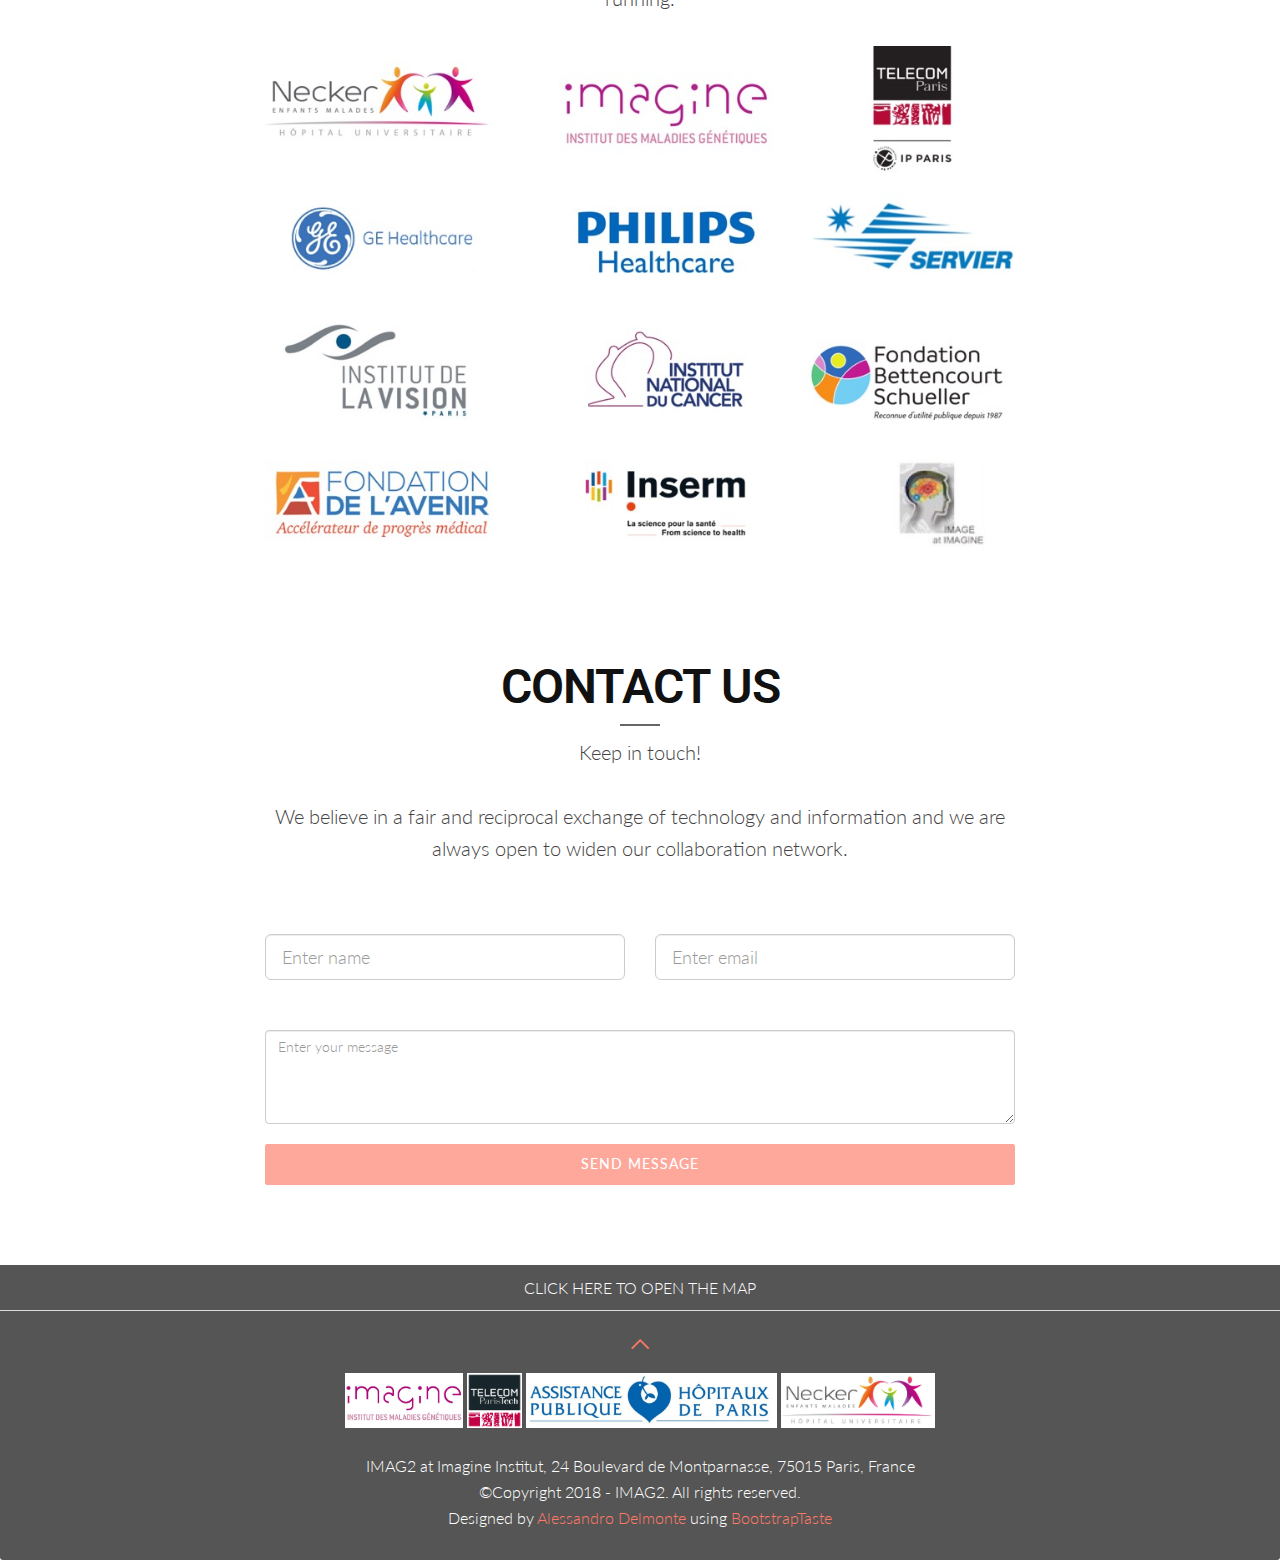
==== commit 7d064b58: "mac reset" ====
--- a/index.html
+++ b/index.html
@@ -631,7 +631,6 @@
     </div>
 </section>
 
-
 <section id="contact" class="home-section nopadd-bot color-dark bg-white text-center">
     <div class="container marginbot-50">
         <div class="row">
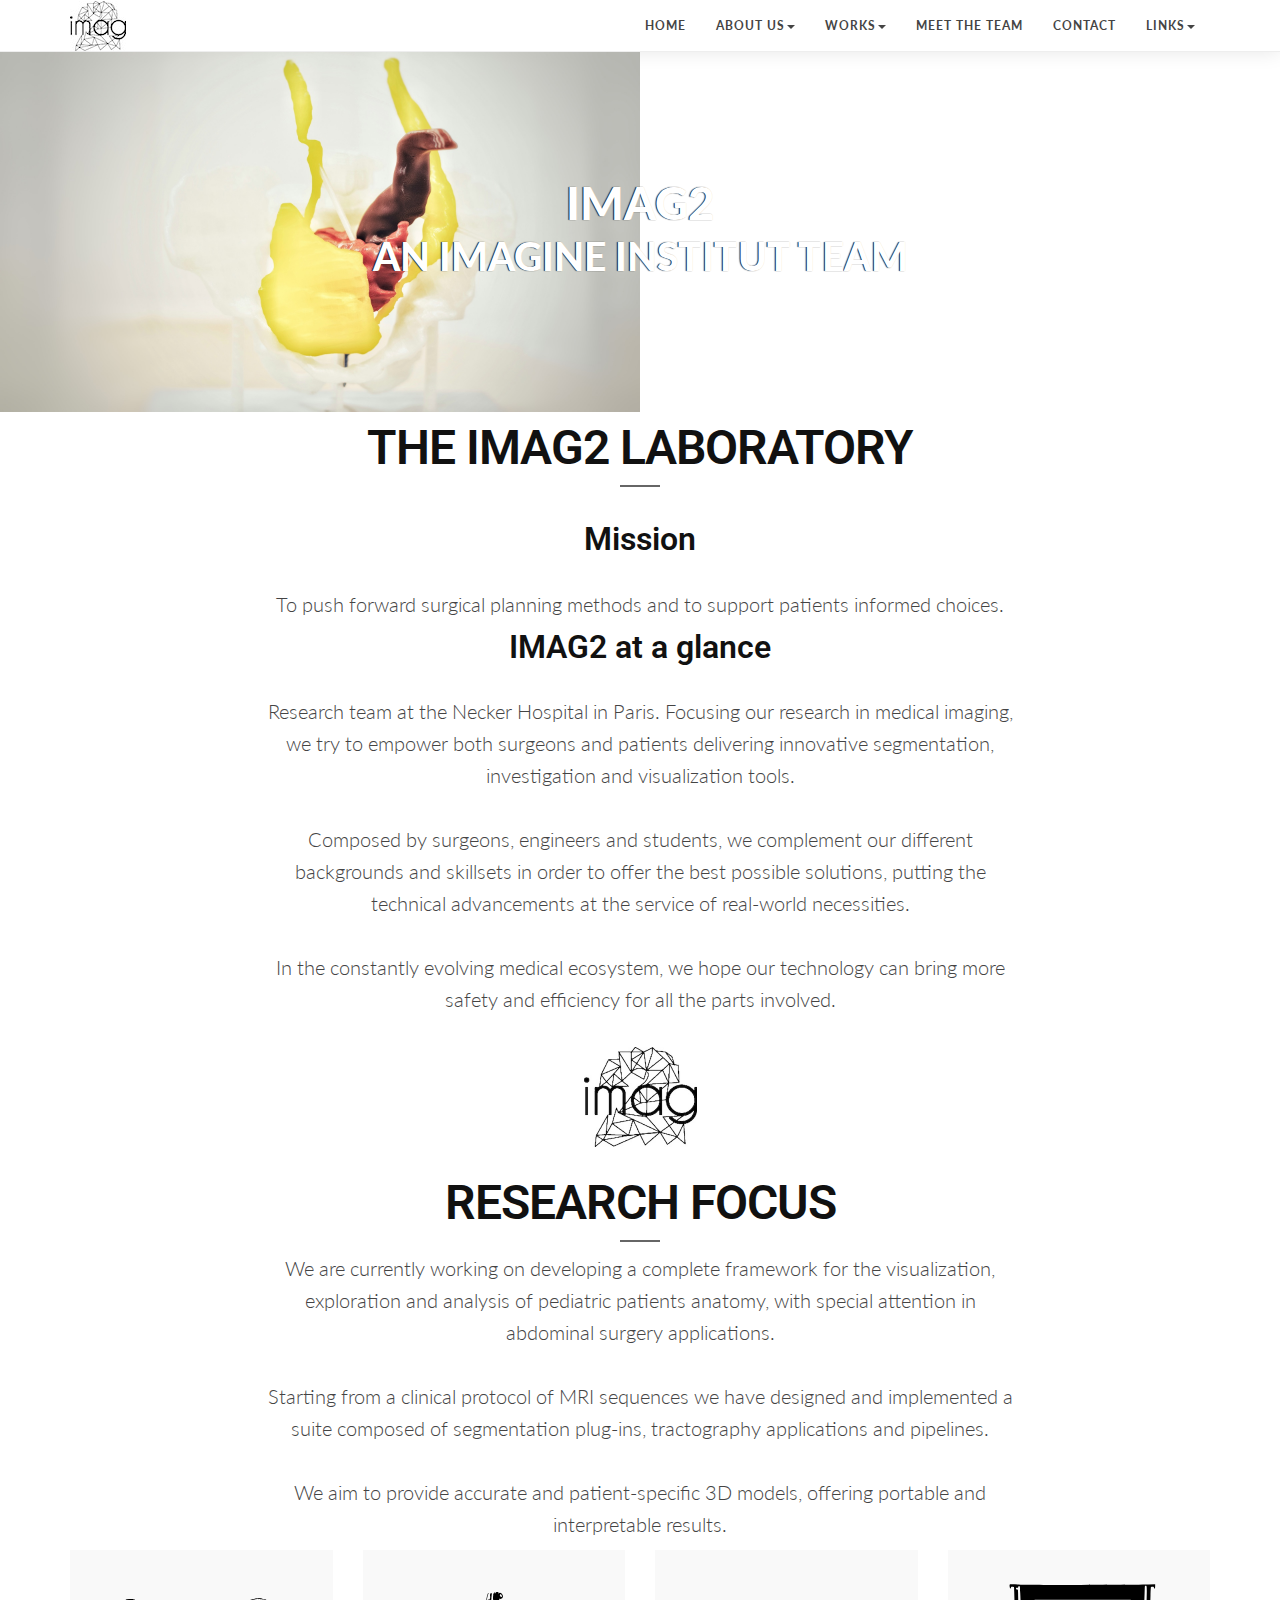
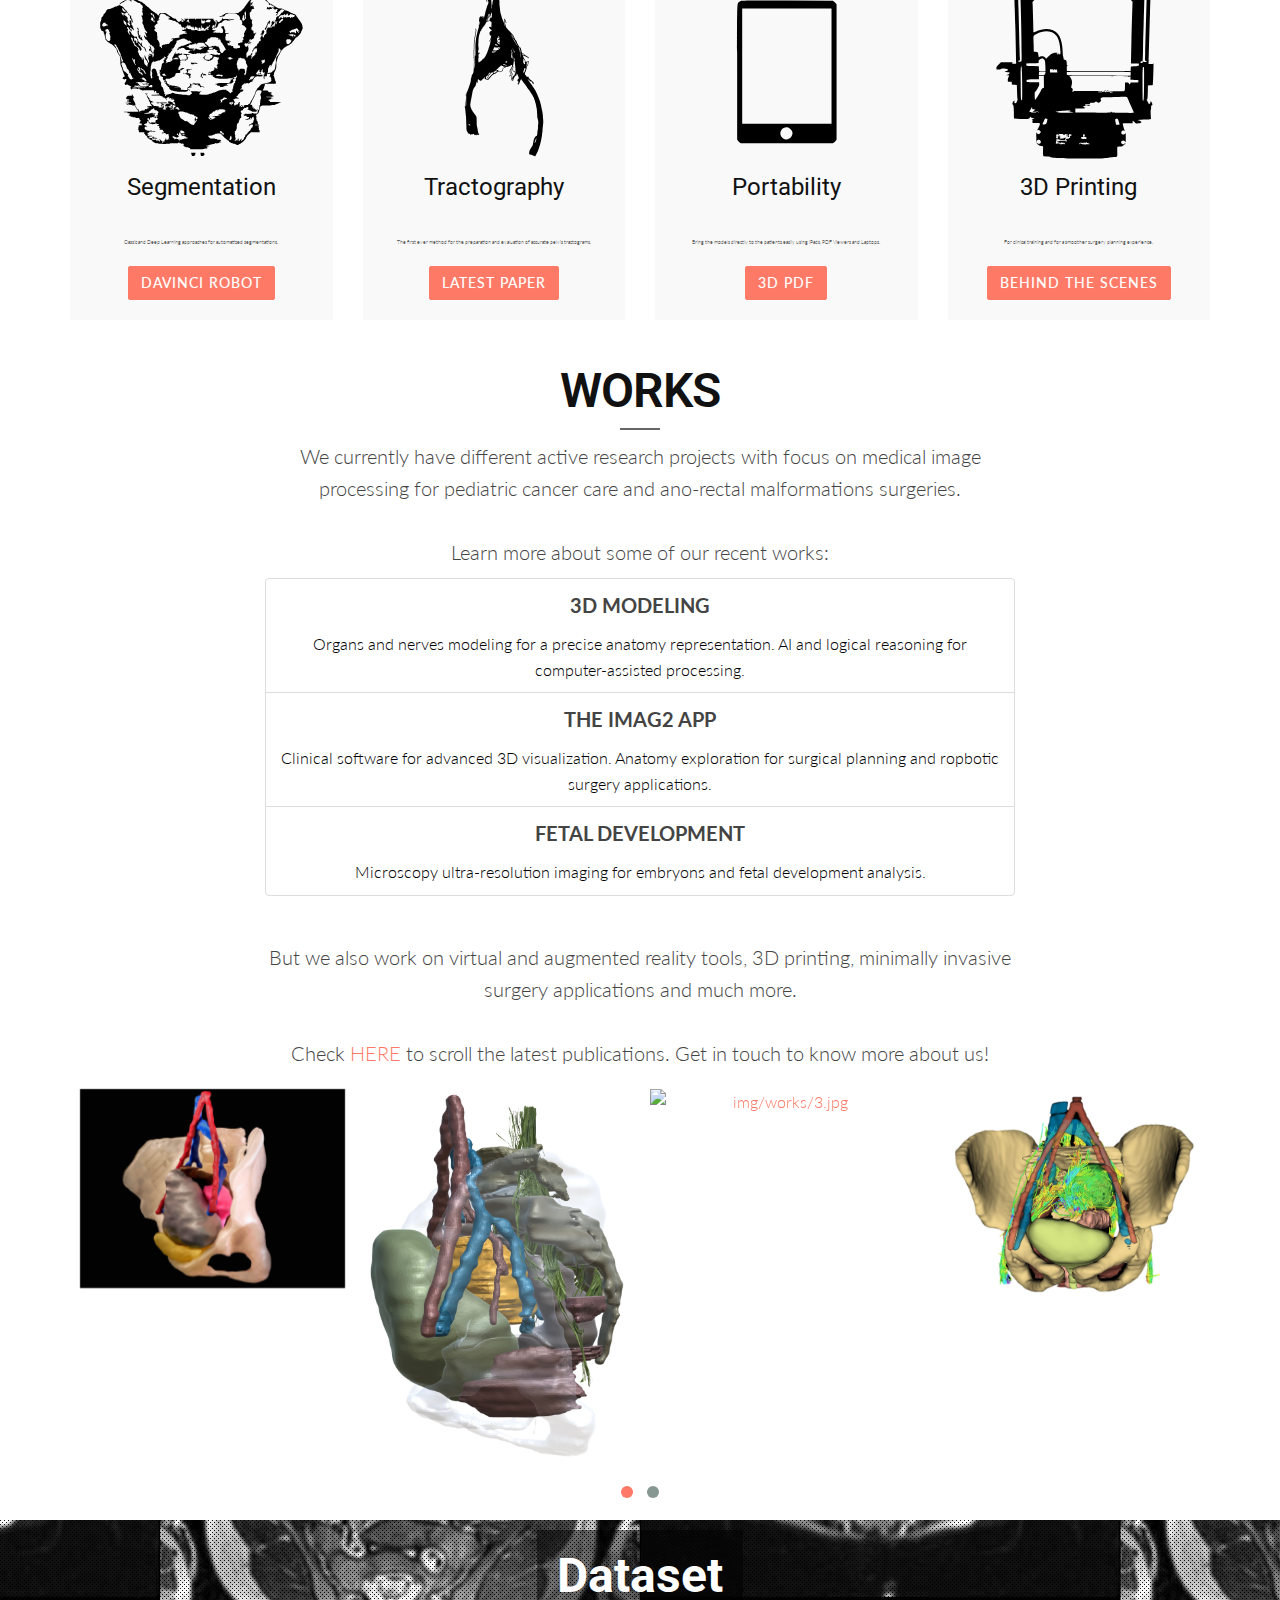
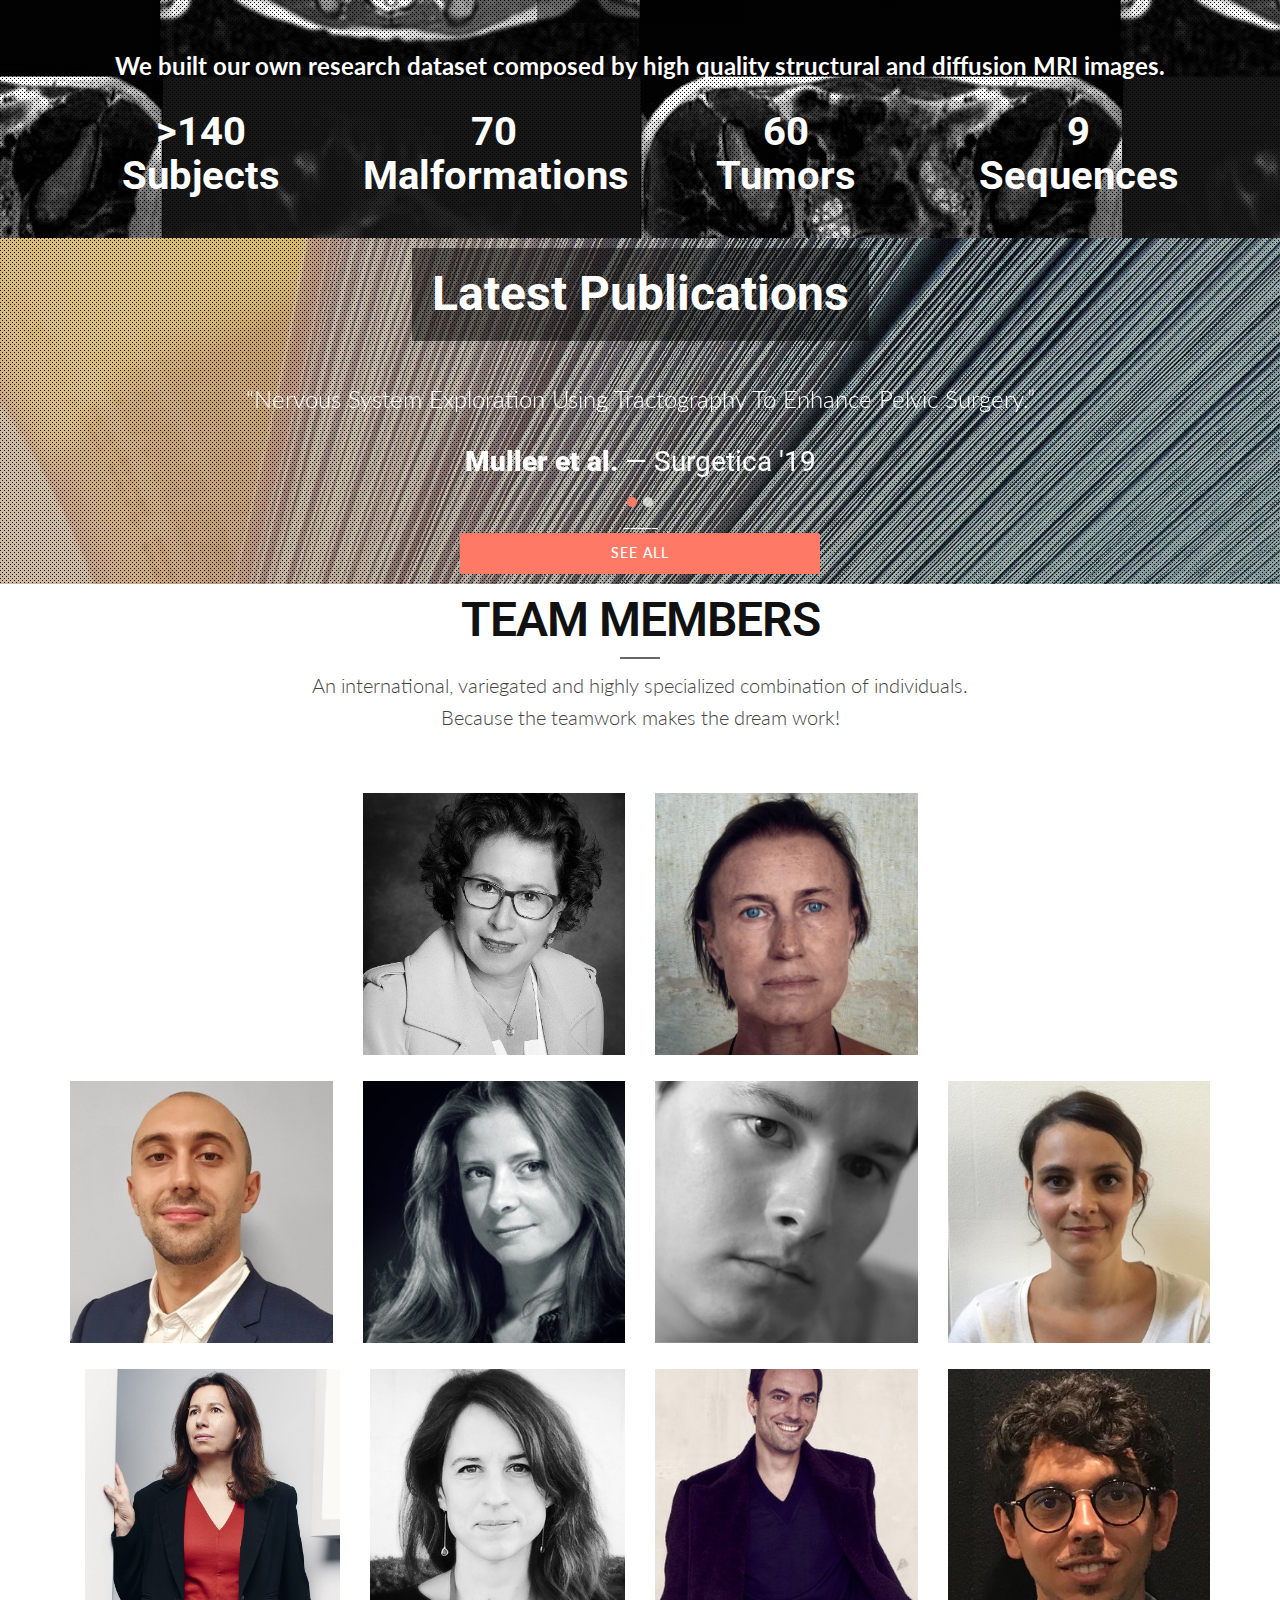
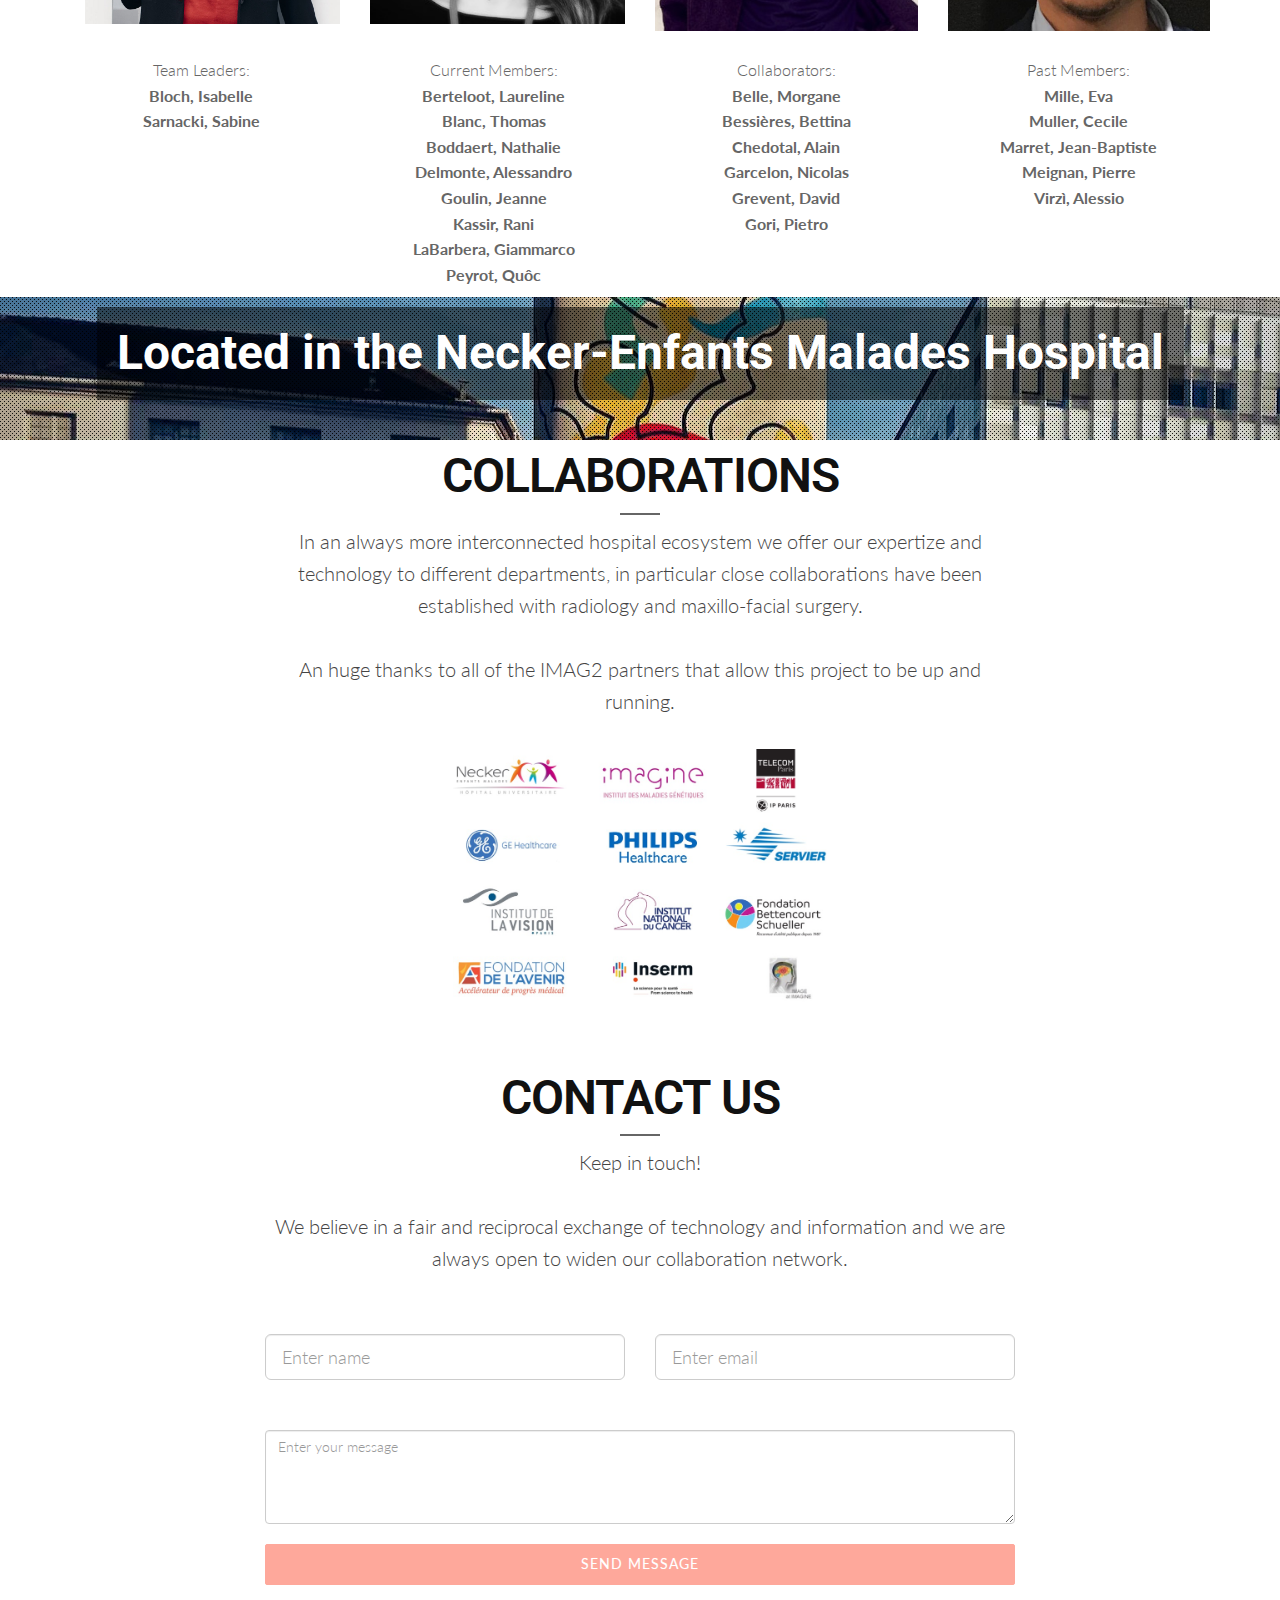
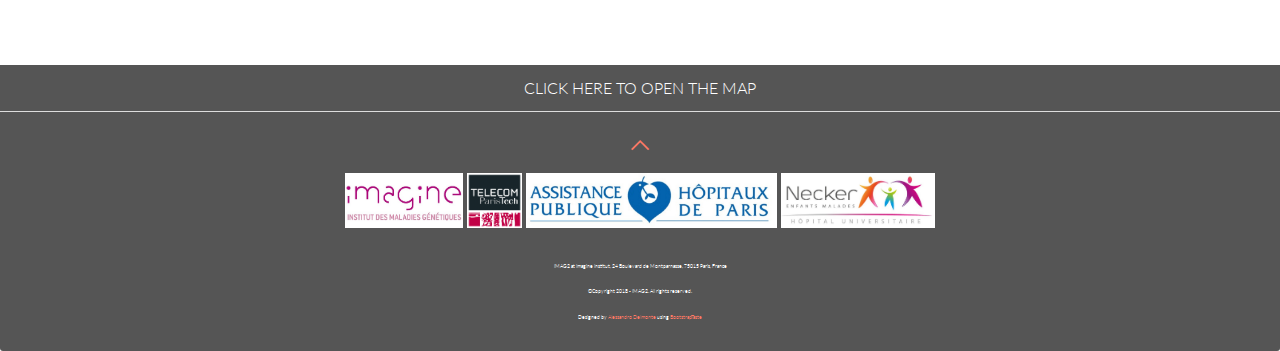
==== commit 1f674490: "general update" ====
--- a/index.html
+++ b/index.html
@@ -138,17 +138,17 @@
         <li style="transition-duration: 1200ms;">
             <div>
                 <img src="img/slides/1.jpg" style="max-height: 1080px"
-                     alt="IMAG2 <br> <small> An Imagine Institut Team </small><br><a href='#about' class='btn btn-skin btn-slide'>Learn more</a>">
+                     alt="IMAG2 <br> <small> An Imagine Institut Team</small>">
             </div>
         </li>
         <li style="transition-duration: 1200ms;">
             <div><img src="img/slides/2.jpg" style="max-height: 1080px"
-                      alt="Computational anatomy for image-guided surgery <br> <a href='#about' class='btn btn-skin btn-slide'>Learn more</a>">
+                      alt="Computational anatomy for image-guided surgery">
             </div>
         </li>
         <li style="transition-duration: 1200ms;">
             <div><img src="img/slides/3.jpg" style="max-height: 1080px"
-                      alt="Pediatric tumoral and developmental diseases <br><a href='#about' class='btn btn-skin btn-slide'>Learn more</a>">
+                      alt="Pediatric tumoral and developmental diseases">
             </div>
         </li>
     </ul>
@@ -444,11 +444,7 @@
                     <div class="team-wrapper-small">
                         <div class="team-wrapper-overlay">
                             <h5>Sabine Sarnacki</h5>
-                            <p>Founder.<br>Team Director.</p>
-                            <div class="social-icons">
-                                <a href="mailto:sabine.sarnacki@aphp.fr"
-                                   target="_top">sabine.sarnacki@aphp.fr</a>
-                            </div>
+                            <p>Founder<br>Team Director<br>CMO</p>
                         </div>
                         <img src="img/team/sabine.jpg" alt="Sabine Sarnacki"/>
                     </div>
@@ -457,10 +453,7 @@
                     <div class="team-wrapper-small">
                         <div class="team-wrapper-overlay">
                             <h5>Isabelle Bloch</h5>
-                            <p>Founder.<br>Technical Director.</p>
-                            <div class="social-icons">
-                                <a href="mailto:isabelle.bloch@telecom-paristech.fr" target="_top">isabelle.bloch@enst.fr</a>
-                            </div>
+                            <p>Founder<br>Technical Director<br>CSO</p>
                         </div>
                         <img src="img/team/isabelle.jpg" alt="Isabelle Bloch"/>
                     </div>
@@ -474,10 +467,7 @@
                     <div class="team-wrapper-small">
                         <div class="team-wrapper-overlay">
                             <h5>Alessandro Delmonte</h5>
-                            <p>Engineer.</p>
-                            <div class="social-icons">
-                                <a href="mailto:delmonte.ale92@gmail.com" target="_top">delmonte.ale92@gmail.com</a>
-                            </div>
+                            <p>AI and Computer Vision Engineer</p>
                         </div>
                         <img src="img/team/alessandro.jpg" alt="Alessandro Delmonte"/>
                     </div>
@@ -488,9 +478,6 @@
                         <div class="team-wrapper-overlay">
                             <h5>Cécile Muller</h5>
                             <p>PhD student. Surgeon.</p>
-                            <div class="social-icons">
-                                <a href="mailto:cessolivia@gmail.com" target="_top">cessolivia@gmail.com</a>
-                            </div>
                         </div>
                         <img src="img/team/cecile.jpg" alt="Cécile Muller"/>
                     </div>
@@ -500,10 +487,7 @@
                     <div class="team-wrapper-small">
                         <div class="team-wrapper-overlay">
                             <h5>Quôc Peyrot</h5>
-                            <p>Surgeon. Engineer.</p>
-                            <div class="social-icons">
-                                <a href="mailto:quoc.peyrot@institutimagine.org" target="_top">quoc.peyrot@institutimagine.org</a>
-                            </div>
+                            <p>Pediatric Surgeon Resident<br>AI Engineer</p>
                         </div>
                         <img src="img/team/quoc.jpg" alt="Quôc Peyrot"/>
                     </div>
@@ -513,10 +497,7 @@
                     <div class="team-wrapper-small">
                         <div class="team-wrapper-overlay">
                             <h5>Jeanne Goulin</h5>
-                            <p>Master student.</p>
-                            <div class="social-icons">
-                                <a href="mailto:jeannegoulin_7@hotmail.fr" target="_top">jeannegoulin_7@hotmail.fr</a>
-                            </div>
+                            <p>Pediatric Sugeon Resident</p>
                         </div>
                         <img src="img/team/jeanne.jpg" alt="Jeanne Goulin"/>
                     </div>
@@ -527,10 +508,7 @@
                 <div class="team-wrapper-small">
                     <div class="team-wrapper-overlay">
                         <h5>Nathalie Boddaert</h5>
-                        <p>Radiologist.</p>
-                        <div class="social-icons">
-                            <a href="mailto:nathalie.boddaert@aphp.fr" target="_top">nathalie.boddaert@aphp.fr</a>
-                        </div>
+                        <p>Radiologist</p>
                     </div>
                     <img src="img/team/nathalie.jpg" alt="Nathalie Boddaert"/>
                 </div>
@@ -540,11 +518,7 @@
                 <div class="team-wrapper-small">
                     <div class="team-wrapper-overlay">
                         <h5>Laureline Berteloot</h5>
-                        <p>Radiologist.</p>
-                        <div class="social-icons">
-                            <a href="mailto:laureline.berteloot@aphp.fr"
-                               target="_top">laureline.berteloot@aphp.fr</a>
-                        </div>
+                        <p>Radiologist</p>
                     </div>
                     <img src="img/team/laureline.jpg" alt="Laureline Berteloot"/>
                 </div>
@@ -555,10 +529,7 @@
                     <div class="team-wrapper-small">
                         <div class="team-wrapper-overlay">
                             <h5>Thomas Blanc</h5>
-                            <p>Surgeon.</p>
-                            <div class="social-icons">
-                                <a href="mailto:thomas.blanc@aphp.fr" target="_top">thomas.blanc@aphp.fr</a>
-                            </div>
+                            <p>Pediatric Surgeon</p>
                         </div>
                         <img src="img/team/thomas.jpg" alt="Thomas Blanc"/>
                     </div>
@@ -568,10 +539,7 @@
                     <div class="team-wrapper-small">
                         <div class="team-wrapper-overlay">
                             <h5>Giammarco LaBarbera</h5>
-                            <p>PhD student.</p>
-                            <div class="social-icons">
-                                <a href="mailto:alessio.virz@gmail.com" target="_top">giammarco.labarbera93@gmail.com</a>
-                            </div>
+                            <p>PhD student</p>
                         </div>
                         <img src="img/team/giammarco.jpg" alt="Giammarco LaBarbera"/>
                     </div>
@@ -580,19 +548,19 @@
             </div>
             <div class="row">
                 <div class="col-xs-6 col-sm-3 col-md-3">
-                    Team Managers:<br><b>Bloch, Isabelle</b><br><b>Sarnacki, Sabine</b>
+                    Team Leaders:<br><b>Bloch, Isabelle</b><br><b>Sarnacki, Sabine</b>
                 </div>
                 <div class="col-xs-6 col-sm-3 col-md-3">
-                    Active Members:<br><b>Berteloot, Laureline</b><br><b>Blanc, Thomas</b><br><b>Boddaert,
+                    Current Members:<br><b>Berteloot, Laureline</b><br><b>Blanc, Thomas</b><br><b>Boddaert,
                     Nathalie</b><br><b>Delmonte,
-                    Alessandro</b><br><b>Goulin, Jeanne</b><br><b>LaBarbera, Giammarco</b><br><b>Muller, Cécile</b><br><b>Peyrot, Quôc</b>
+                    Alessandro</b><br><b>Goulin, Jeanne</b><br><b>Kassir, Rani</b><br><b>LaBarbera, Giammarco</b><br><b>Peyrot, Quôc</b>
                 </div>
                 <div class="col-xs-6 col-sm-3 col-md-3">
                     Collaborators:<br><b>Belle, Morgane</b><br><b>Bessières, Bettina</b><br><b>Chedotal,
                     Alain</b><br><b>Garcelon, Nicolas</b><br><b>Grevent, David</b><br><b>Gori, Pietro</b>
                 </div>
                 <div class="col-xs-6 col-sm-3 col-md-3">
-                    Past Members:<br><b>Mille, Eva</b><br><b>Marret, Jean-Baptiste</b><br><b>Meignan, Pierre</b><br><b>Virzì,
+                    Past Members:<br><b>Mille, Eva</b><br><b>Muller, Cecile</b><br><b>Marret, Jean-Baptiste</b><br><b>Meignan, Pierre</b><br><b>Virzì,
                     Alessio</b>
                 </div>
             </div>
@@ -624,7 +592,7 @@
                         and
                         maxillo-facial surgery.<br><br>An huge thanks to all of the IMAG2 partners
                         that allow this project to be up and running.<br><br><img src="img/partners/partners.jpg"
-                                                                                  alt="Partners" style="max-width: 100%;"/></p>
+                                                                                  alt="Partners" style="max-width: 50%;"/></p>
                 </div>
             </div>
         </div>
--- a/css/slippry.css
+++ b/css/slippry.css
@@ -270,8 +270,8 @@
 .sy-slide > div > img {
     margin: 0;
     padding: 0;
-    display: block;
-    width: 100%;
+    display: compact;
+    width: 50%;
     border: 0;
 }
 
--- a/css/style.css
+++ b/css/style.css
@@ -85,12 +85,11 @@
 }
 
 p {
-    margin: 0 0 20px;
-
+    font-size: 5px;
 }
 
 p.lead {
-    font-weight: 600;
+    font-weight: 5;
 }
 
 .highlight-light {
@@ -597,12 +596,11 @@
 ============================ */
 
 .home-section {
-    padding-top: 40px;
-    padding-bottom: 20px;
+    padding-top: 10px;
+    padding-bottom: 10px;
     display: block;
     position: relative;
     z-index: 120;
-    min-height: 250px;
 }
 
 .inner-section {
@@ -622,7 +620,6 @@
 }
 
 .section-heading p {
-    font-weight: 300;
     font-size: 20px;
     line-height: 1.6em;
 }
